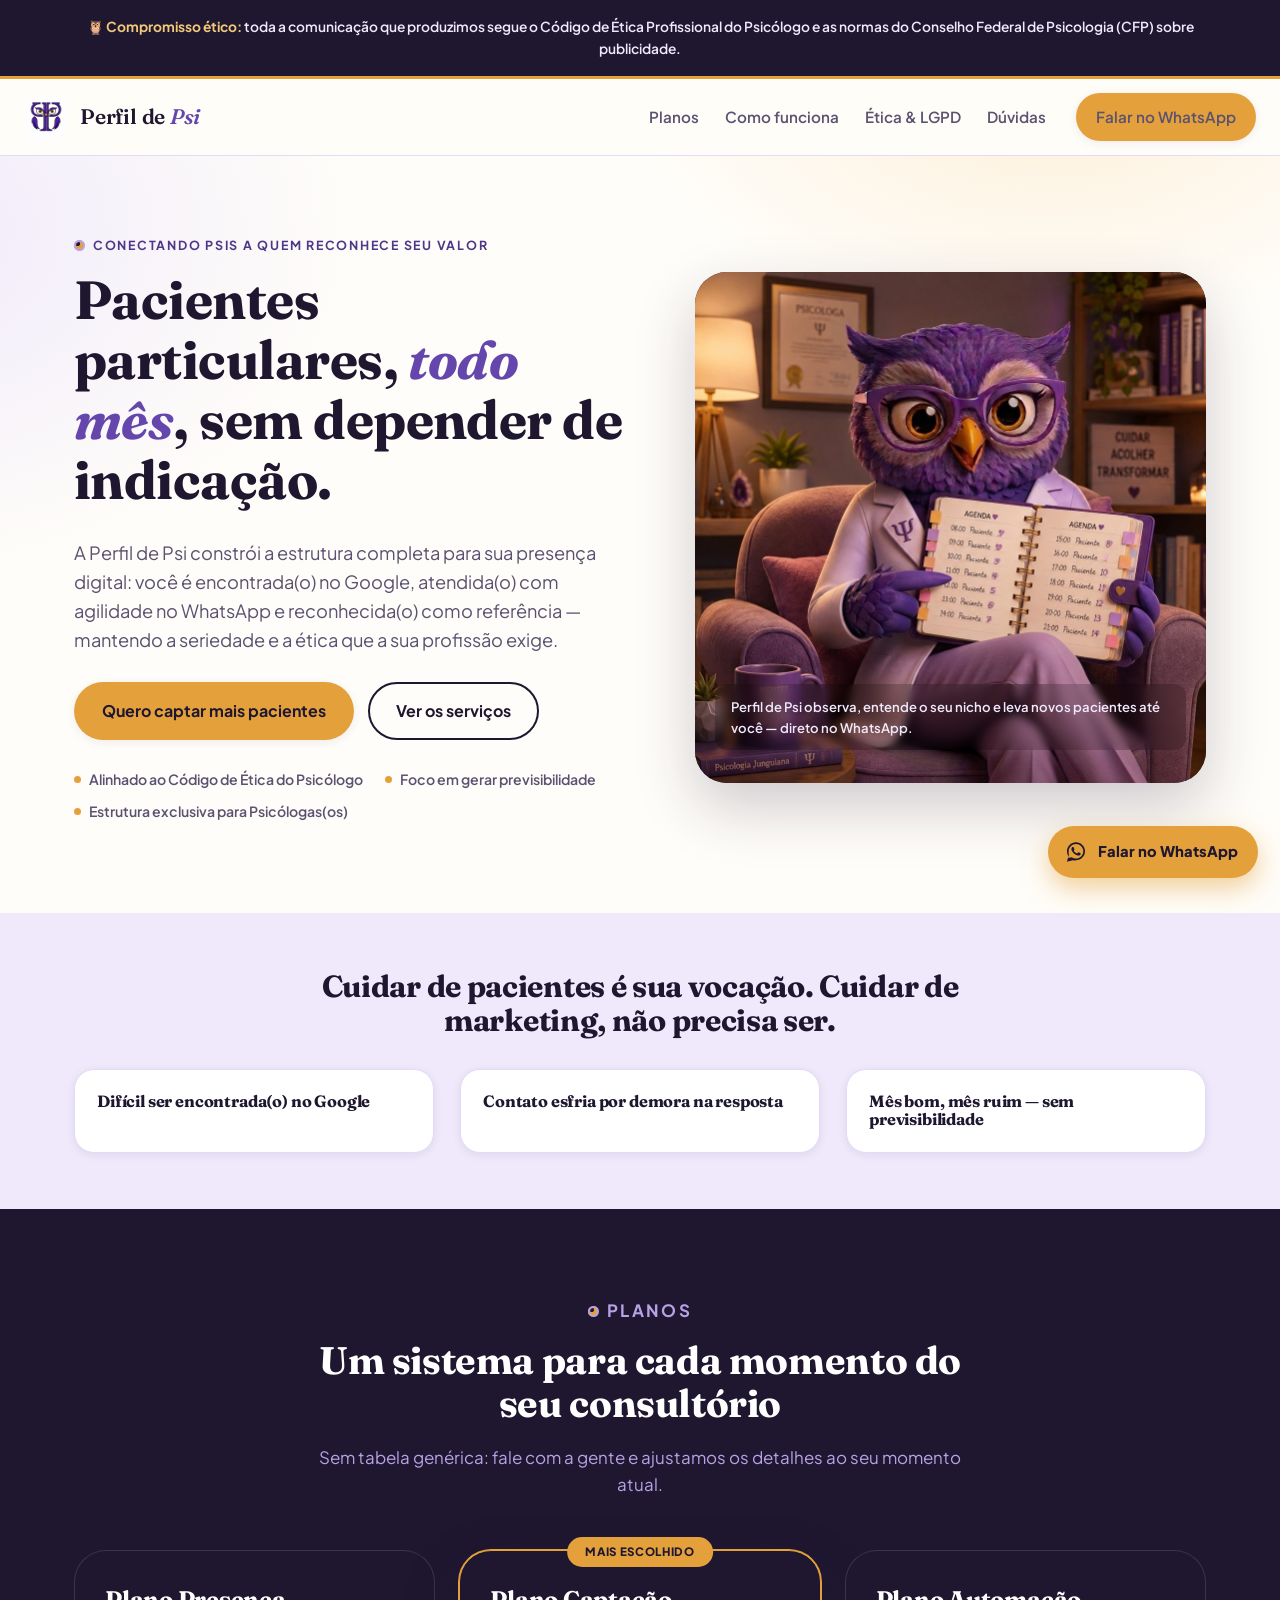
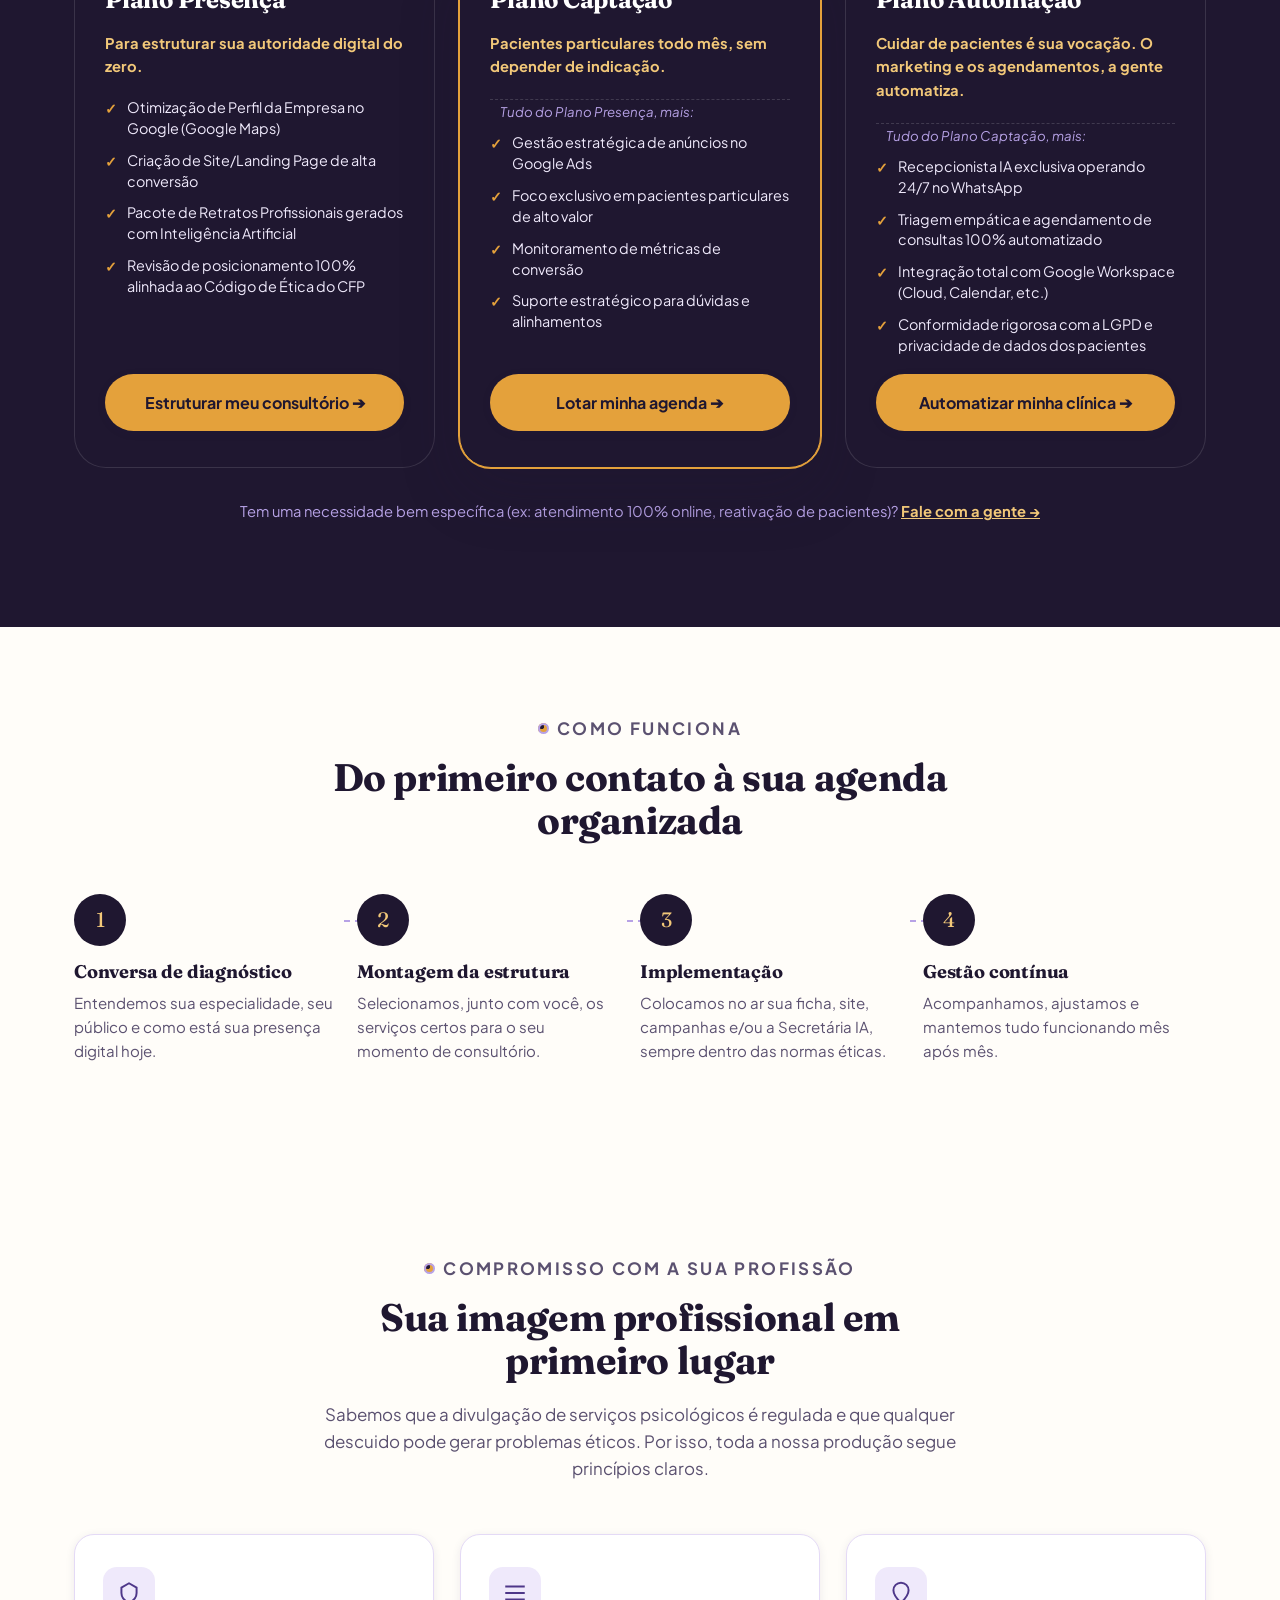
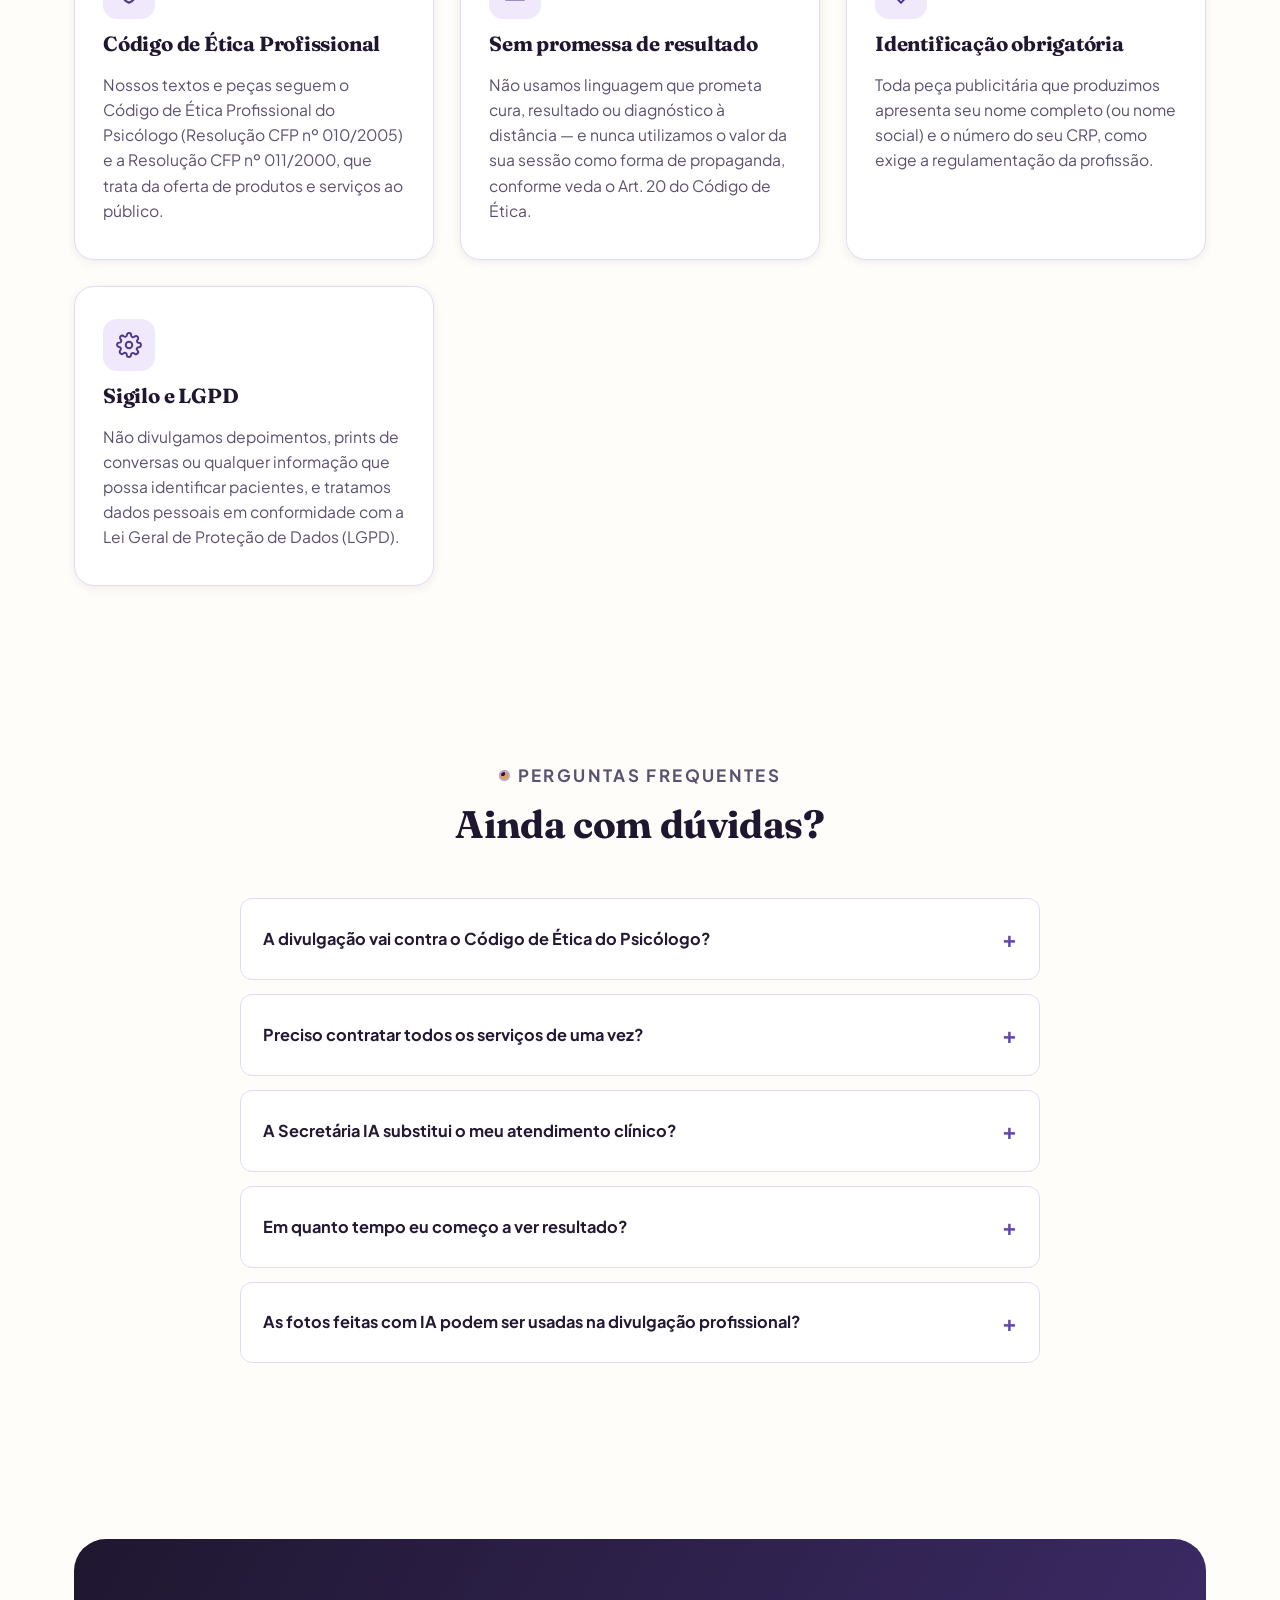
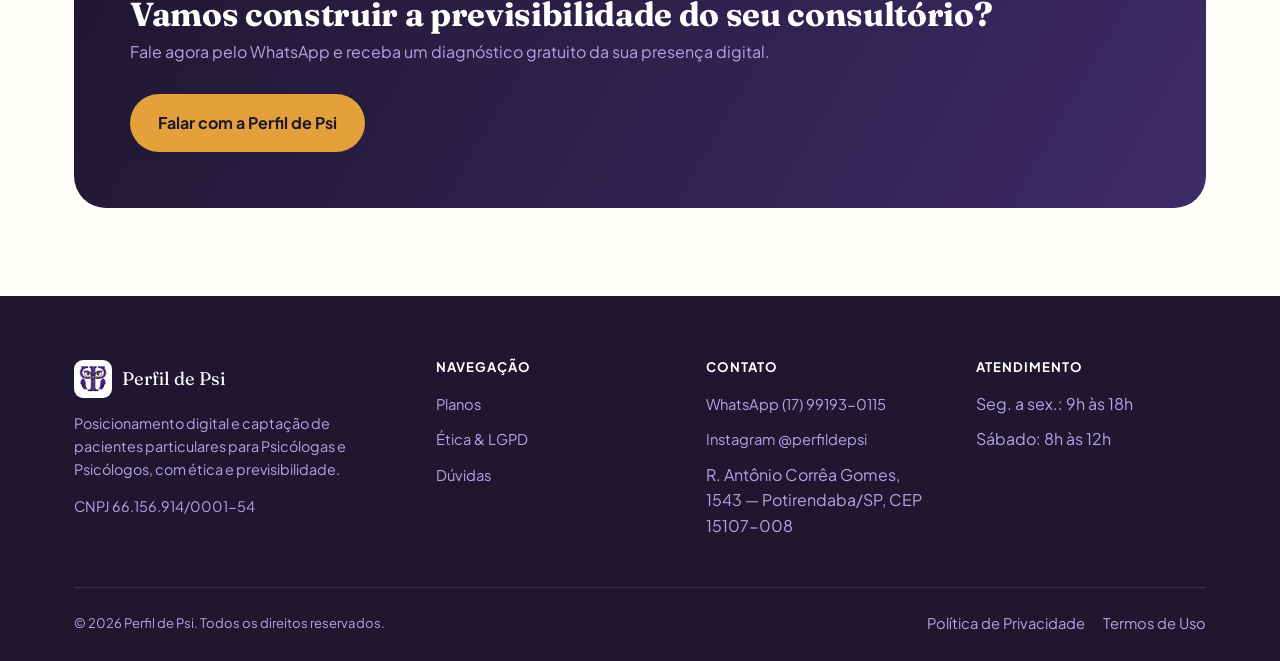
==== index.html @ 8bcc59b6 "Versão 1 - Coruja Psicóloga" ====
<!DOCTYPE html>
<html lang="pt-BR">
<head>
<meta charset="UTF-8">
<meta name="viewport" content="width=device-width, initial-scale=1.0">
<title>Perfil de Psi | Captação de Pacientes Particulares para Psicólogos</title>
<meta name="description" content="Estrutura validada de captação de pacientes particulares para psicólogas(os): Google Meu Negócio, Google Ads, site profissional e atendimento por IA no WhatsApp — tudo dentro do Código de Ética do CFP.">
<link rel="canonical" href="https://perfildepsi.com.br/">
<meta name="robots" content="index, follow">
<meta name="author" content="Perfil de Psi">

<!-- Open Graph -->
<meta property="og:type" content="website">
<meta property="og:site_name" content="Perfil de Psi">
<meta property="og:title" content="Perfil de Psi | Captação de Pacientes Particulares para Psicólogos">
<meta property="og:description" content="Estrutura validada de captação de pacientes particulares para psicólogas(os): Google Meu Negócio, Google Ads, site profissional e atendimento por IA no WhatsApp.">
<meta property="og:url" content="https://perfildepsi.com.br/">
<meta property="og:locale" content="pt_BR">
<meta property="og:image" content="https://perfildepsi.com.br/assets/logo-512.png">
<meta name="twitter:card" content="summary_large_image">

<link rel="icon" type="image/png" href="/assets/favicon-64.png">
<link rel="apple-touch-icon" href="/assets/logo-192.png">

<link rel="preconnect" href="https://fonts.googleapis.com">
<link rel="preconnect" href="https://fonts.gstatic.com" crossorigin>
<link href="https://fonts.googleapis.com/css2?family=Fraunces:ital,opsz,wght@0,9..144,400;0,9..144,500;0,9..144,600;0,9..144,700;1,9..144,500&family=Plus+Jakarta+Sans:wght@400;500;600;700;800&display=swap" rel="stylesheet">
<link rel="stylesheet" href="/assets/style.css">

<script type="application/ld+json">
{
  "@context": "https://schema.org",
  "@type": "LocalBusiness",
  "@id": "https://perfildepsi.com.br/#organizacao",
  "name": "Perfil de Psi",
  "alternateName": "Perfil de Psi — Posicionamento Digital para Psicólogas e Psicólogos",
  "description": "Agência especializada em posicionamento digital e captação de pacientes particulares para o nicho de Psicologia, oferecendo gestão de Google Meu Negócio, Google Ads, criação de sites, ensaios fotográficos com Inteligência Artificial e atendimento humanizado via WhatsApp com IA.",
  "url": "https://perfildepsi.com.br/",
  "logo": "https://perfildepsi.com.br/assets/logo-512.png",
  "image": "https://perfildepsi.com.br/assets/logo-512.png",
  "telephone": "+55-17-99193-0115",
  "priceRange": "R$19 - R$1990",
  "address": {
    "@type": "PostalAddress",
    "streetAddress": "R. Antônio Corrêa Gomes, 1543",
    "addressLocality": "Potirendaba",
    "addressRegion": "SP",
    "postalCode": "15107-008",
    "addressCountry": "BR"
  },
  "areaServed": "BR",
  "openingHoursSpecification": [
    {
      "@type": "OpeningHoursSpecification",
      "dayOfWeek": ["Monday","Tuesday","Wednesday","Thursday","Friday"],
      "opens": "09:00",
      "closes": "18:00"
    },
    {
      "@type": "OpeningHoursSpecification",
      "dayOfWeek": ["Saturday"],
      "opens": "08:00",
      "closes": "12:00"
    }
  ],
  "sameAs": [
    "https://www.instagram.com/perfildepsi"
  ],
  "makesOffer": [
    {"@type":"Offer","itemOffered":{"@type":"Service","name":"Gestão de Google Meu Negócio para Psicólogas(os)","description":"Otimização e alimentação semanal da ficha do Google Meu Negócio para alcançar as primeiras posições nas buscas locais."}},
    {"@type":"Offer","itemOffered":{"@type":"Service","name":"Gestão de Google Ads para Psicólogas(os)","description":"Campanhas de anúncios no Google voltadas à captação ativa de pacientes particulares."}},
    {"@type":"Offer","itemOffered":{"@type":"Service","name":"Criação de site profissional para consultório de Psicologia","description":"Site personalizado, rápido e com estrutura validada para conversão de visitantes em pacientes."}},
    {"@type":"Offer","itemOffered":{"@type":"Service","name":"Ensaio fotográfico com Inteligência Artificial para Psicólogas(os)","description":"Fotos profissionais geradas com IA para redes sociais e materiais de divulgação, dentro das normas éticas da profissão."}},
    {"@type":"Offer","itemOffered":{"@type":"Service","name":"Secretária IA treinada para fechar vendas com agendamento automático","description":"Assistente de atendimento via WhatsApp com Inteligência Artificial, treinado na abordagem da(o) psicóloga(o), que atende, agenda, remarca e faz follow-up de pacientes particulares."}}
  ]
}
</script>
<script type="application/ld+json">
{
  "@context": "https://schema.org",
  "@type": "FAQPage",
  "mainEntity": [
    {
      "@type": "Question",
      "name": "A divulgação vai contra o Código de Ética do Psicólogo?",
      "acceptedAnswer": {"@type":"Answer","text":"Não. Divulgar seus serviços é permitido e regulamentado pelo CFP. O que não é permitido é prometer resultados, usar preço como propaganda ou expor pacientes. Toda a nossa comunicação é construída dentro dessas regras."}
    },
    {
      "@type": "Question",
      "name": "Preciso contratar todos os serviços de uma vez?",
      "acceptedAnswer": {"@type":"Answer","text":"Não. Você pode começar por um serviço, como a Vitrine no Mapa, e ir ampliando a estrutura conforme sua agenda e seu orçamento permitirem."}
    },
    {
      "@type": "Question",
      "name": "A Secretária IA substitui o meu atendimento clínico?",
      "acceptedAnswer": {"@type":"Answer","text":"De jeito nenhum. Ela cuida apenas da parte administrativa: primeiro contato, dúvidas frequentes, agendamento e follow-up. As sessões continuam sendo só suas."}
    },
    {
      "@type": "Question",
      "name": "Em quanto tempo eu começo a ver resultado?",
      "acceptedAnswer": {"@type":"Answer","text":"Cada serviço tem um tempo diferente: o Google Ads costuma gerar contatos já nas primeiras semanas, enquanto o Google Meu Negócio e o site constroem autoridade de forma mais gradual."}
    },
    {
      "@type": "Question",
      "name": "As fotos feitas com IA podem ser usadas na divulgação profissional?",
      "acceptedAnswer": {"@type":"Answer","text":"Sim, desde que representem sua imagem de forma fiel e profissional — é exatamente assim que produzimos os Retratos Autênticos."}
    }
  ]
}
</script>
</head>
<body>

<a href="#conteudo" class="visually-hidden">Pular para o conteúdo</a>

<div class="ethics-strip">
  <div class="container">
    <span>🦉 <strong>Compromisso ético:</strong> toda a comunicação que produzimos segue o Código de Ética Profissional do Psicólogo e as normas do Conselho Federal de Psicologia (CFP) sobre publicidade.</span>
  </div>
</div>

<header class="site-header">
  <div class="header-inner">
    <a href="/" class="brand" aria-label="Perfil de Psi — página inicial">
      <img src="/assets/logo-192.png" alt="Logotipo Perfil de Psi: coruja estilizada em lilás com olhos e bico em âmbar, formando as letras P e P" width="44" height="44">
      <span class="brand-word">Perfil de <em>Psi</em></span>
    </a>
    <button class="nav-toggle" aria-label="Abrir menu" aria-expanded="false">
      <span></span><span></span><span></span>
    </button>
    <nav class="main-nav" aria-label="Navegação principal">
      <ul>
        <li><a href="#planos">Planos</a></li>
        <li><a href="#como-funciona">Como funciona</a></li>
        <li><a href="#etica">Ética &amp; LGPD</a></li>
        <li><a href="#faq">Dúvidas</a></li>
      </ul>
      <a href="https://wa.me/5517991930115?text=Ol%C3%A1%2C%20quero%20saber%20mais%20sobre%20a%20Perfil%20de%20Psi" class="btn btn-amber btn-sm">Falar no WhatsApp</a>
    </nav>
  </div>
</header>

<main id="conteudo">

<!-- HERO -->
<section class="hero">
  <div class="container hero-grid">
    <div>
      <p class="eyebrow">Conectando Psis a quem reconhece seu valor</p>
      <h1>Pacientes particulares, <span class="accent">todo mês</span>, sem depender de indicação.</h1>
      <p class="hero-sub">A Perfil de Psi constrói a estrutura completa para sua presença digital: você é encontrada(o) no Google, atendida(o) com agilidade no WhatsApp e reconhecida(o) como referência — mantendo a seriedade e a ética que a sua profissão exige.</p>
      <div class="hero-ctas">
        <a href="https://wa.me/5517991930115?text=Ol%C3%A1%2C%20quero%20montar%20minha%20estrutura%20de%20capta%C3%A7%C3%A3o%20de%20pacientes" class="btn btn-amber">Quero captar mais pacientes</a>
        <a href="#planos" class="btn btn-ghost">Ver os serviços</a>
      </div>
      <div class="hero-trust">
        <span><span class="dot"></span>Alinhado ao Código de Ética do Psicólogo</span>
        <span><span class="dot"></span>Foco em gerar previsibilidade</span>
        <span><span class="dot"></span>Estrutura exclusiva para Psicólogas(os)</span>
      </div>
    </div>
    <div class="hero-art">
      <img src="/assets/hero-coruja-psicologa.jpg" alt="Ilustração de uma coruja lilás vestida como psicóloga, de óculos e jaleco com o símbolo Psi, segurando uma agenda cheia de horários de pacientes marcados" loading="eager" width="1024" height="1024">
      <p class="hero-art-caption">Perfil de Psi observa, entende o seu nicho e leva novos pacientes até você — direto no WhatsApp.</p>
    </div>
  </div>
</section>

<!-- DORES -->
<section class="section-lilac" aria-labelledby="dores-titulo" style="padding:56px 0;">
  <div class="container">
    <div class="section-head" style="margin-bottom:32px;">
      <h2 id="dores-titulo" style="font-size:clamp(1.4rem,2.4vw,1.9rem);">Cuidar de pacientes é sua vocação. Cuidar de marketing, não precisa ser.</h2>
    </div>
    <div class="grid-services">
      <div class="card" style="padding:22px;">
        <h3 style="font-size:1.02rem;">Difícil ser encontrada(o) no Google</h3>
      </div>
      <div class="card" style="padding:22px;">
        <h3 style="font-size:1.02rem;">Contato esfria por demora na resposta</h3>
      </div>
      <div class="card" style="padding:22px;">
        <h3 style="font-size:1.02rem;">Mês bom, mês ruim — sem previsibilidade</h3>
      </div>
    </div>
  </div>
</section>

<!-- PLANOS -->
<section id="planos" class="section-dark" aria-labelledby="planos-titulo">
  <div class="container">
    <div class="section-head">
      <p class="eyebrow">Planos</p>
      <h2 id="planos-titulo">Um sistema para cada momento do seu consultório</h2>
      <p>Sem tabela genérica: fale com a gente e ajustamos os detalhes ao seu momento atual.</p>
    </div>

    <div class="pricing-grid">

      <!-- PRESENÇA -->
      <div class="price-card">
        <h3>Plano Presença</h3>
        <p class="price-for">Para estruturar sua autoridade digital do zero.</p>
        <ul class="price-checklist">
          <li>Otimização de Perfil da Empresa no Google (Google Maps)</li>
          <li>Criação de Site/Landing Page de alta conversão</li>
          <li>Pacote de Retratos Profissionais gerados com Inteligência Artificial</li>
          <li>Revisão de posicionamento 100% alinhada ao Código de Ética do CFP</li>
        </ul>
        <a href="https://wa.me/5517991930115?text=Quero%20estruturar%20meu%20consult%C3%B3rio%20com%20o%20Plano%20Presen%C3%A7a" class="btn btn-amber btn-block">Estruturar meu consultório ➔</a>
      </div>

      <!-- CAPTAÇÃO (destaque) -->
      <div class="price-card is-ideal">
        <span class="price-badge">Mais escolhido</span>
        <h3>Plano Captação</h3>
        <p class="price-for">Pacientes particulares todo mês, sem depender de indicação.</p>
        <ul class="price-checklist">
          <li class="is-inherit">Tudo do Plano Presença, mais:</li>
          <li>Gestão estratégica de anúncios no Google Ads</li>
          <li>Foco exclusivo em pacientes particulares de alto valor</li>
          <li>Monitoramento de métricas de conversão</li>
          <li>Suporte estratégico para dúvidas e alinhamentos</li>
        </ul>
        <a href="https://wa.me/5517991930115?text=Quero%20lotar%20minha%20agenda%20com%20o%20Plano%20Capta%C3%A7%C3%A3o" class="btn btn-amber btn-block">Lotar minha agenda ➔</a>
      </div>

      <!-- AUTOMAÇÃO -->
      <div class="price-card">
        <h3>Plano Automação</h3>
        <p class="price-for">Cuidar de pacientes é sua vocação. O marketing e os agendamentos, a gente automatiza.</p>
        <ul class="price-checklist">
          <li class="is-inherit">Tudo do Plano Captação, mais:</li>
          <li>Recepcionista IA exclusiva operando 24/7 no WhatsApp</li>
          <li>Triagem empática e agendamento de consultas 100% automatizado</li>
          <li>Integração total com Google Workspace (Cloud, Calendar, etc.)</li>
          <li>Conformidade rigorosa com a LGPD e privacidade de dados dos pacientes</li>
        </ul>
        <a href="https://wa.me/5517991930115?text=Quero%20automatizar%20minha%20cl%C3%ADnica%20com%20o%20Plano%20Automa%C3%A7%C3%A3o" class="btn btn-amber btn-block">Automatizar minha clínica ➔</a>
      </div>

    </div>

    <p style="text-align:center;margin-top:32px;color:var(--lilac-300);font-size:.92rem;">
      Tem uma necessidade bem específica (ex: atendimento 100% online, reativação de pacientes)?
      <a href="https://wa.me/5517991930115?text=Tenho%20uma%20necessidade%20espec%C3%ADfica%20e%20quero%20saber%20mais" style="color:var(--amber-300);font-weight:700;">Fale com a gente →</a>
    </p>
  </div>
</section>

<!-- COMO FUNCIONA -->
<section id="como-funciona" aria-labelledby="como-titulo">
  <div class="container">
    <div class="section-head">
      <p class="eyebrow">Como funciona</p>
      <h2 id="como-titulo">Do primeiro contato à sua agenda organizada</h2>
    </div>
    <div class="steps">
      <div class="step">
        <div class="step-num" aria-hidden="true"></div>
        <h3>Conversa de diagnóstico</h3>
        <p>Entendemos sua especialidade, seu público e como está sua presença digital hoje.</p>
      </div>
      <div class="step">
        <div class="step-num" aria-hidden="true"></div>
        <h3>Montagem da estrutura</h3>
        <p>Selecionamos, junto com você, os serviços certos para o seu momento de consultório.</p>
      </div>
      <div class="step">
        <div class="step-num" aria-hidden="true"></div>
        <h3>Implementação</h3>
        <p>Colocamos no ar sua ficha, site, campanhas e/ou a Secretária IA, sempre dentro das normas éticas.</p>
      </div>
      <div class="step">
        <div class="step-num" aria-hidden="true"></div>
        <h3>Gestão contínua</h3>
        <p>Acompanhamos, ajustamos e mantemos tudo funcionando mês após mês.</p>
      </div>
    </div>
  </div>
</section>

<!-- ÉTICA -->
<section id="etica" aria-labelledby="etica-titulo">
  <div class="container">
    <div class="section-head">
      <p class="eyebrow">Compromisso com a sua profissão</p>
      <h2 id="etica-titulo">Sua imagem profissional em primeiro lugar</h2>
      <p>Sabemos que a divulgação de serviços psicológicos é regulada e que qualquer descuido pode gerar problemas éticos. Por isso, toda a nossa produção segue princípios claros.</p>
    </div>
    <div class="grid-services">
      <div class="card">
        <div class="card-icon" aria-hidden="true"><svg viewBox="0 0 24 24" fill="none" stroke="currentColor" stroke-width="1.8"><path d="M12 3l7 4v5c0 5-3.5 7.5-7 9-3.5-1.5-7-4-7-9V7l7-4z"/></svg></div>
        <h3>Código de Ética Profissional</h3>
        <p class="desc">Nossos textos e peças seguem o Código de Ética Profissional do Psicólogo (Resolução CFP nº 010/2005) e a Resolução CFP nº 011/2000, que trata da oferta de produtos e serviços ao público.</p>
      </div>
      <div class="card">
        <div class="card-icon" aria-hidden="true"><svg viewBox="0 0 24 24" fill="none" stroke="currentColor" stroke-width="1.8"><path d="M3 12h18M3 6h18M3 18h18"/></svg></div>
        <h3>Sem promessa de resultado</h3>
        <p class="desc">Não usamos linguagem que prometa cura, resultado ou diagnóstico à distância — e nunca utilizamos o valor da sua sessão como forma de propaganda, conforme veda o Art. 20 do Código de Ética.</p>
      </div>
      <div class="card">
        <div class="card-icon" aria-hidden="true"><svg viewBox="0 0 24 24" fill="none" stroke="currentColor" stroke-width="1.8"><path d="M12 21s7-6.5 7-11.5a7 7 0 10-14 0C5 14.5 12 21 12 21z"/></svg></div>
        <h3>Identificação obrigatória</h3>
        <p class="desc">Toda peça publicitária que produzimos apresenta seu nome completo (ou nome social) e o número do seu CRP, como exige a regulamentação da profissão.</p>
      </div>
      <div class="card">
        <div class="card-icon" aria-hidden="true"><svg viewBox="0 0 24 24" fill="none" stroke="currentColor" stroke-width="1.8"><path d="M12 15a3 3 0 100-6 3 3 0 000 6z"/><path d="M19.4 15a1.7 1.7 0 00.3 1.9l.1.1a2 2 0 11-2.9 2.9l-.1-.1a1.7 1.7 0 00-1.9-.3 1.7 1.7 0 00-1 1.6V21a2 2 0 11-4 0v-.1a1.7 1.7 0 00-1-1.6 1.7 1.7 0 00-1.9.3l-.1.1a2 2 0 11-2.9-2.9l.1-.1a1.7 1.7 0 00.3-1.9 1.7 1.7 0 00-1.6-1H3a2 2 0 110-4h.1a1.7 1.7 0 001.6-1 1.7 1.7 0 00-.3-1.9l-.1-.1a2 2 0 112.9-2.9l.1.1a1.7 1.7 0 001.9.3H9a1.7 1.7 0 001-1.6V3a2 2 0 114 0v.1a1.7 1.7 0 001 1.6 1.7 1.7 0 001.9-.3l.1-.1a2 2 0 112.9 2.9l-.1.1a1.7 1.7 0 00-.3 1.9V9a1.7 1.7 0 001.6 1H21a2 2 0 110 4h-.1a1.7 1.7 0 00-1.6 1z"/></svg></div>
        <h3>Sigilo e LGPD</h3>
        <p class="desc">Não divulgamos depoimentos, prints de conversas ou qualquer informação que possa identificar pacientes, e tratamos dados pessoais em conformidade com a Lei Geral de Proteção de Dados (LGPD).</p>
      </div>
    </div>
  </div>
</section>

<!-- FAQ -->
<section id="faq" aria-labelledby="faq-titulo">
  <div class="container">
    <div class="section-head">
      <p class="eyebrow">Perguntas frequentes</p>
      <h2 id="faq-titulo">Ainda com dúvidas?</h2>
    </div>
    <div class="faq">
      <details>
        <summary>A divulgação vai contra o Código de Ética do Psicólogo?</summary>
        <p>Não. Divulgar seus serviços é permitido e regulamentado pelo CFP. O que não é permitido é prometer resultados, usar preço como propaganda ou expor pacientes. Toda a nossa comunicação é construída dentro dessas regras.</p>
      </details>
      <details>
        <summary>Preciso contratar todos os serviços de uma vez?</summary>
        <p>Não. Você pode começar por um serviço, como a Vitrine no Mapa, e ir ampliando a estrutura conforme sua agenda e seu orçamento permitirem.</p>
      </details>
      <details>
        <summary>A Secretária IA substitui o meu atendimento clínico?</summary>
        <p>De jeito nenhum. Ela cuida apenas da parte administrativa: primeiro contato, dúvidas frequentes, agendamento e follow-up. As sessões continuam sendo só suas.</p>
      </details>
      <details>
        <summary>Em quanto tempo eu começo a ver resultado?</summary>
        <p>Cada serviço tem um tempo diferente: o Google Ads costuma gerar contatos já nas primeiras semanas, enquanto o Google Meu Negócio e o site constroem autoridade de forma mais gradual. Conversamos sobre expectativas realistas antes de começar.</p>
      </details>
      <details>
        <summary>As fotos feitas com IA podem ser usadas na divulgação profissional?</summary>
        <p>Sim, desde que representem sua imagem de forma fiel e profissional — é exatamente assim que produzimos os Retratos Autênticos.</p>
      </details>
    </div>
  </div>
</section>

<!-- CTA FINAL -->
<section aria-labelledby="cta-final-titulo">
  <div class="container">
    <div class="cta-band">
      <div>
        <h2 id="cta-final-titulo">Vamos construir a previsibilidade do seu consultório?</h2>
        <p>Fale agora pelo WhatsApp e receba um diagnóstico gratuito da sua presença digital.</p>
      </div>
      <a href="https://wa.me/5517991930115?text=Ol%C3%A1%2C%20quero%20um%20diagn%C3%B3stico%20da%20minha%20presen%C3%A7a%20digital" class="btn btn-amber">Falar com a Perfil de Psi</a>
    </div>
  </div>
</section>

</main>

<footer class="site-footer">
  <div class="container">
    <div class="footer-grid">
      <div>
        <div class="footer-brand">
          <img src="/assets/logo-192.png" alt="Logotipo Perfil de Psi" width="38" height="38">
          <span>Perfil de Psi</span>
        </div>
        <p>Posicionamento digital e captação de pacientes particulares para Psicólogas e Psicólogos, com ética e previsibilidade.</p>
        <p>CNPJ 66.156.914/0001-54</p>
      </div>
      <div>
        <h4>Navegação</h4>
        <ul>
          <li><a href="#planos">Planos</a></li>
          <li><a href="#etica">Ética &amp; LGPD</a></li>
          <li><a href="#faq">Dúvidas</a></li>
        </ul>
      </div>
      <div>
        <h4>Contato</h4>
        <ul>
          <li><a href="https://wa.me/5517991930115">WhatsApp (17) 99193-0115</a></li>
          <li><a href="https://www.instagram.com/perfildepsi" target="_blank" rel="noopener">Instagram @perfildepsi</a></li>
          <li>R. Antônio Corrêa Gomes, 1543 — Potirendaba/SP, CEP 15107-008</li>
        </ul>
      </div>
      <div>
        <h4>Atendimento</h4>
        <ul>
          <li>Seg. a sex.: 9h às 18h</li>
          <li>Sábado: 8h às 12h</li>
        </ul>
      </div>
    </div>
    <div class="footer-bottom">
      <span>© <span id="ano-atual">2026</span> Perfil de Psi. Todos os direitos reservados.</span>
      <span class="legal-links">
        <a href="/politica-de-privacidade.html">Política de Privacidade</a>
        <a href="/termos-de-uso.html">Termos de Uso</a>
      </span>
    </div>
  </div>
</footer>

<a class="wa-float" href="https://wa.me/5517991930115?text=Ol%C3%A1%2C%20vim%20pelo%20site%20e%20quero%20falar%20com%20a%20Perfil%20de%20Psi" target="_blank" rel="noopener" aria-label="Falar com a Perfil de Psi no WhatsApp">
  <svg viewBox="0 0 32 32" fill="currentColor" aria-hidden="true"><path d="M16.001 3C9.373 3 4 8.373 4 15c0 2.386.696 4.607 1.902 6.487L4 29l7.72-1.87A11.94 11.94 0 0016 27c6.628 0 12-5.373 12-12S22.629 3 16.001 3zm0 21.75c-1.976 0-3.83-.55-5.41-1.507l-.388-.232-4.59 1.112 1.146-4.47-.253-.408A9.71 9.71 0 016.25 15c0-5.376 4.375-9.75 9.751-9.75S25.75 9.624 25.75 15 21.377 24.75 16.001 24.75zm5.5-7.312c-.301-.151-1.784-.881-2.061-.981-.277-.101-.478-.151-.679.15-.202.302-.78.981-.957 1.183-.176.202-.352.227-.653.076-.301-.151-1.27-.468-2.42-1.49-.895-.798-1.5-1.784-1.676-2.085-.176-.302-.019-.465.132-.615.135-.135.301-.352.452-.529.15-.176.201-.302.301-.503.101-.202.05-.378-.025-.529-.076-.151-.679-1.636-.93-2.24-.245-.588-.494-.508-.679-.518-.176-.008-.377-.01-.578-.01-.202 0-.53.076-.807.378-.277.302-1.057 1.033-1.057 2.518s1.082 2.92 1.233 3.121c.151.202 2.13 3.253 5.16 4.562.721.311 1.283.497 1.722.636.723.23 1.381.198 1.901.12.58-.087 1.784-.729 2.036-1.433.251-.703.251-1.306.176-1.433-.075-.126-.276-.201-.577-.352z"/></svg>
  <span>Falar no WhatsApp</span>
</a>

<script src="/assets/main.js"></script>
</body>
</html>
---- assets/style.css ----
/* ==========================================================================
   Perfil de Psi — Design System
   Paleta: lilás profundo (identidade da logo) + âmbar (bico/olhos da coruja)
   Tipografia: Fraunces (display, editorial e acolhedora) + Plus Jakarta Sans (leitura/UI)
   ========================================================================== */

:root{
  --lilac-950:#1F1730;
  --lilac-900:#2C1F49;
  --lilac-800:#3D2B68;
  --lilac-700:#4E3789;
  --lilac-600:#6446AC;
  --lilac-500:#7C5CC4;
  --lilac-300:#B7A2E6;
  --lilac-100:#EFE9FB;
  --lilac-50:#F8F5FD;
  --amber-600:#C9821E;
  --amber-500:#E4A13B;
  --amber-300:#F2C879;
  --amber-100:#FCEFD9;
  --ink:#241934;
  --ink-soft:#5B5170;
  --paper:#FFFDF9;
  --white:#FFFFFF;
  --line:#E4DAF6;
  --shadow-sm:0 2px 10px rgba(44,31,73,.08);
  --shadow-md:0 12px 32px rgba(44,31,73,.14);
  --shadow-lg:0 24px 60px rgba(31,23,48,.22);
  --radius-sm:12px;
  --radius-md:20px;
  --radius-lg:32px;
  --font-display:"Fraunces", "Iowan Old Style", Georgia, serif;
  --font-body:"Plus Jakarta Sans", -apple-system, BlinkMacSystemFont, "Segoe UI", sans-serif;
  --maxw:1180px;
}

*,*::before,*::after{box-sizing:border-box;}
html{scroll-behavior:smooth;}
@media (prefers-reduced-motion: reduce){
  html{scroll-behavior:auto;}
  *,*::before,*::after{animation-duration:.001ms !important;animation-iteration-count:1 !important;transition-duration:.001ms !important;scroll-behavior:auto !important;}
}

body{
  margin:0;
  font-family:var(--font-body);
  color:var(--ink);
  background:var(--paper);
  -webkit-font-smoothing:antialiased;
  line-height:1.6;
}

img{max-width:100%;display:block;}
a{color:inherit;}
h1,h2,h3,h4{
  font-family:var(--font-display);
  color:var(--lilac-950);
  margin:0 0 .5em;
  line-height:1.12;
  letter-spacing:-.01em;
}
p{margin:0 0 1em;}
.container{max-width:var(--maxw);margin:0 auto;padding:0 24px;}
.visually-hidden{position:absolute;width:1px;height:1px;overflow:hidden;clip:rect(0 0 0 0);white-space:nowrap;}
:focus-visible{outline:3px solid var(--amber-500);outline-offset:3px;border-radius:4px;}

/* ---------- Eyebrow / labels (motivo: olhar atento da coruja) ---------- */
.eyebrow{
  display:inline-flex;align-items:center;gap:8px;
  font-family:var(--font-body);
  font-weight:700;
  font-size:.78rem;
  letter-spacing:.14em;
  text-transform:uppercase;
  color:var(--lilac-700);
  margin-bottom:14px;
}
.eyebrow::before{
  content:"";
  width:11px;height:11px;border-radius:50%;
  background:radial-gradient(circle at 35% 35%, var(--ink) 0 2px, var(--amber-500) 2.5px 6px, transparent 6px);
  box-shadow:0 0 0 2px var(--lilac-300) inset;
  flex:none;
}

/* ---------- Buttons ---------- */
.btn{
  display:inline-flex;align-items:center;justify-content:center;gap:10px;
  font-family:var(--font-body);font-weight:700;font-size:1rem;
  padding:14px 26px;border-radius:999px;border:2px solid transparent;
  cursor:pointer;text-decoration:none;transition:transform .18s ease, box-shadow .18s ease, background .18s ease, color .18s ease;
  white-space:nowrap;
}
.btn:hover{transform:translateY(-2px);}
.btn-primary{background:var(--amber-500);color:var(--lilac-950);box-shadow:var(--shadow-sm);}
.btn-primary:hover{background:var(--amber-300);box-shadow:var(--shadow-md);}
.btn-amber{background:var(--amber-500);color:var(--lilac-950);box-shadow:var(--shadow-sm);}
.btn-amber:hover{background:var(--amber-300);box-shadow:var(--shadow-md);}
.btn-ghost{background:transparent;color:var(--lilac-950);border-color:var(--lilac-950);}
.btn-ghost:hover{background:var(--lilac-950);color:var(--white);}
.btn-sm{padding:10px 18px;font-size:.9rem;}
.btn-block{width:100%;}

/* ---------- Header ---------- */
.site-header{
  position:sticky;top:0;z-index:50;
  background:rgba(255,253,249,.88);
  backdrop-filter:saturate(160%) blur(10px);
  border-bottom:1px solid var(--line);
}
.header-inner{display:flex;align-items:center;justify-content:space-between;gap:24px;padding:14px 24px;}
.brand{display:flex;align-items:center;gap:12px;text-decoration:none;}
.brand img{width:44px;height:44px;border-radius:10px;}
.brand-word{font-family:var(--font-display);font-weight:600;font-size:1.32rem;color:var(--lilac-950);letter-spacing:-.01em;}
.brand-word em{font-style:italic;color:var(--lilac-600);}
.main-nav{display:flex;align-items:center;gap:30px;}
.main-nav ul{list-style:none;display:flex;gap:26px;margin:0;padding:0;}
.main-nav a{text-decoration:none;font-weight:600;font-size:.95rem;color:var(--ink-soft);transition:color .15s;}
.main-nav a:hover{color:var(--lilac-700);}
.nav-toggle{display:none;background:none;border:2px solid var(--lilac-950);border-radius:10px;padding:8px 10px;cursor:pointer;}
.nav-toggle span{display:block;width:22px;height:2px;background:var(--lilac-950);margin:4px 0;}

/* ---------- Hero ---------- */
.hero{
  position:relative;
  overflow:hidden;
  padding:76px 0 90px;
  background:
    radial-gradient(700px 420px at 82% -10%, var(--amber-100) 0%, transparent 60%),
    radial-gradient(900px 640px at -10% 10%, var(--lilac-100) 0%, transparent 55%),
    var(--paper);
}
.hero-grid{display:grid;grid-template-columns:1.05fr .95fr;gap:56px;align-items:center;}
.hero h1{font-size:clamp(2.3rem,4.2vw,3.6rem);}
.hero h1 .accent{color:var(--lilac-600);font-style:italic;}
.hero-sub{font-size:1.14rem;color:var(--ink-soft);max-width:52ch;margin-bottom:28px;}
.hero-ctas{display:flex;flex-wrap:wrap;gap:14px;margin-bottom:28px;}
.hero-trust{display:flex;flex-wrap:wrap;gap:10px 22px;font-size:.88rem;color:var(--ink-soft);font-weight:600;}
.hero-trust span{display:inline-flex;align-items:center;gap:8px;}
.hero-trust .dot{width:7px;height:7px;border-radius:50%;background:var(--amber-500);}
.hero-art{
  position:relative;
  aspect-ratio:1/1;
  border-radius:var(--radius-lg);
  background:linear-gradient(155deg, var(--lilac-800), var(--lilac-950) 68%);
  display:flex;align-items:center;justify-content:center;
  box-shadow:var(--shadow-lg);
  isolation:isolate;
}
.hero-art::before{
  content:"";position:absolute;inset:0;border-radius:inherit;
  background:radial-gradient(220px 220px at 30% 20%, rgba(228,161,59,.28), transparent 60%);
  z-index:0;
}
.hero-art img{width:100%;height:100%;object-fit:cover;position:relative;z-index:1;border-radius:inherit;}
.hero-art-caption{
  position:absolute;bottom:20px;left:20px;right:20px;
  color:var(--lilac-100);font-size:.82rem;font-weight:600;
  background:rgba(0,0,0,.18);backdrop-filter:blur(4px);
  padding:12px 16px;border-radius:var(--radius-sm);z-index:1;
}

/* ---------- Section basics ---------- */
section{padding:88px 0;}
.section-lilac{background:var(--lilac-100);}
.section-dark{background:var(--lilac-950);color:var(--lilac-100);}
.section-dark h2,.section-dark h3{color:var(--white);}
.section-head{max-width:680px;margin:0 auto 52px;text-align:center;}
.section-head h2{font-size:clamp(1.7rem,3vw,2.5rem);}
.section-head p{color:var(--ink-soft);font-size:1.06rem;}
.section-dark .section-head p{color:var(--lilac-300);}
.section-dark .eyebrow{color:var(--amber-300);}

/* ---------- Ethics strip ---------- */
.ethics-strip{
  background:var(--lilac-950);color:var(--lilac-100);
  padding:16px 0;font-size:.86rem;font-weight:600;
  border-bottom:3px solid var(--amber-500);
}
.ethics-strip .container{display:flex;align-items:center;gap:12px;flex-wrap:wrap;justify-content:center;text-align:center;}
.ethics-strip strong{color:var(--amber-300);}

/* ---------- Cards / services ---------- */
.grid-services{display:grid;grid-template-columns:repeat(auto-fit,minmax(280px,1fr));gap:26px;}
.card{
  background:var(--white);border:1px solid var(--line);border-radius:var(--radius-md);
  padding:32px 28px;box-shadow:var(--shadow-sm);
  display:flex;flex-direction:column;gap:14px;
  transition:transform .2s ease, box-shadow .2s ease;
}
.card:hover{transform:translateY(-4px);box-shadow:var(--shadow-md);}
.card-icon{
  width:52px;height:52px;border-radius:14px;
  background:var(--lilac-100);
  display:flex;align-items:center;justify-content:center;
  color:var(--lilac-700);flex:none;
}
.card-icon svg{width:26px;height:26px;}
.card h3{font-size:1.28rem;margin-bottom:2px;}
.card-tag{font-size:.74rem;font-weight:800;letter-spacing:.08em;text-transform:uppercase;color:var(--amber-600);}
.card p.desc{color:var(--ink-soft);font-size:.98rem;margin-bottom:4px;}
.card ul.features{list-style:none;margin:0 0 10px;padding:0;display:flex;flex-direction:column;gap:8px;}
.card ul.features li{font-size:.92rem;color:var(--ink-soft);display:flex;gap:9px;align-items:flex-start;}
.card ul.features li::before{content:"";width:6px;height:6px;border-radius:50%;background:var(--amber-500);margin-top:.55em;flex:none;}
.price-box{
  margin-top:auto;padding-top:16px;border-top:1px dashed var(--line);
  display:flex;flex-direction:column;gap:2px;
}
.price-box .price{font-family:var(--font-display);font-size:1.7rem;color:var(--lilac-950);font-weight:600;}
.price-box .price small{display:block;font-family:var(--font-body);font-size:.62em;font-weight:700;color:var(--ink-soft);letter-spacing:.02em;margin-bottom:4px;}
.price-box .price-note{font-size:.82rem;color:var(--ink-soft);}

/* Featured (CRM) card */
.card-featured{
  grid-column:1/-1;
  background:linear-gradient(155deg, var(--lilac-900), var(--lilac-700));
  color:var(--lilac-100);
  border:none;
  display:grid;grid-template-columns:1.3fr 1fr;gap:36px;align-items:center;
  padding:44px;
}
.card-featured h3{color:var(--white);font-size:1.9rem;}
.card-featured p{color:var(--lilac-300);}
.card-featured .card-tag{color:var(--amber-300);}
.card-featured ul.features li{color:var(--lilac-100);}
.card-featured ul.features li::before{background:var(--amber-500);}
.card-featured .price-box{border-top-color:rgba(255,255,255,.2);}
.card-featured .price-box .price{color:var(--white);}
.card-featured .price-box .price small{color:var(--lilac-100);}
.card-featured .price-box .price-note{color:var(--lilac-300);}
.card-featured-side{background:rgba(255,255,255,.06);border:1px solid rgba(255,255,255,.14);border-radius:var(--radius-md);padding:26px;}

/* ---------- Planos interativos + calculadora ---------- */
.plans-grid{display:grid;grid-template-columns:repeat(2,1fr);gap:18px;}
.plan-card{position:relative;display:block;cursor:pointer;}
.plan-card input.plan-check{position:absolute;opacity:0;width:1px;height:1px;}
.plan-card-inner{
  height:100%;background:var(--white);border:2px solid var(--line);border-radius:var(--radius-md);
  padding:22px;display:flex;flex-direction:column;gap:10px;
  transition:border-color .15s ease, box-shadow .15s ease, transform .15s ease;
}
.plan-card:hover .plan-card-inner{border-color:var(--lilac-300);}
.plan-card input.plan-check:checked ~ .plan-card-inner,
.plan-card input.plan-check:focus-visible ~ .plan-card-inner{
  border-color:var(--lilac-600);box-shadow:var(--shadow-md);background:var(--lilac-50);
}
.plan-check-icon{
  position:absolute;top:18px;right:18px;width:24px;height:24px;border-radius:7px;
  border:2px solid var(--line);background:var(--white);
  display:flex;align-items:center;justify-content:center;flex:none;transition:.15s;
}
.plan-check-icon::after{
  content:"";width:12px;height:7px;border-left:3px solid var(--white);border-bottom:3px solid var(--white);
  transform:rotate(-45deg) translateY(-1px);opacity:0;
}
.plan-card input.plan-check:checked ~ .plan-card-inner .plan-check-icon{background:var(--lilac-600);border-color:var(--lilac-600);}
.plan-card input.plan-check:checked ~ .plan-card-inner .plan-check-icon::after{opacity:1;}
.plan-tag{font-size:.72rem;font-weight:800;letter-spacing:.08em;text-transform:uppercase;color:var(--amber-600);padding-right:34px;}
.plan-card h3{font-size:1.16rem;margin-bottom:0;}
.plan-desc{color:var(--ink-soft);font-size:.9rem;margin:0;}
.plan-price-row{margin-top:auto;padding-top:14px;border-top:1px dashed var(--line);display:flex;flex-wrap:wrap;gap:16px;}
.plan-price-block{display:flex;flex-direction:column;gap:1px;}
.plan-price-label{font-size:.7rem;font-weight:800;letter-spacing:.04em;text-transform:uppercase;color:var(--ink-soft);}
.plan-price-value{font-family:var(--font-display);font-size:1.36rem;color:var(--lilac-950);font-weight:600;}
.plan-price-value small{font-family:var(--font-body);font-size:.6em;font-weight:700;color:var(--ink-soft);}
.plan-price-installment{font-size:.74rem;color:var(--ink-soft);}
.plan-pack-picker{display:flex;gap:8px;flex-wrap:wrap;margin-top:2px;}
.plan-pack-picker label{
  border:1.5px solid var(--line);border-radius:999px;padding:6px 12px;font-size:.78rem;font-weight:700;
  color:var(--ink-soft);cursor:pointer;transition:.15s;
}
.plan-pack-picker input{position:absolute;opacity:0;width:1px;height:1px;}
.plan-pack-picker input:checked + span{color:inherit;}
.plan-pack-picker label:has(input:checked){background:var(--lilac-600);border-color:var(--lilac-600);color:var(--white);}
.plan-card.plan-card-wide{grid-column:1/-1;}
.plan-card.plan-card-wide .plan-card-inner{flex-direction:row;align-items:center;gap:28px;}
.plan-card.plan-card-wide .plan-card-text{flex:1.3;}
.plan-card.plan-card-wide .plan-price-row{flex-direction:column;border-top:none;padding-top:0;margin-top:0;flex:1;border-left:1px dashed var(--line);padding-left:24px;}

.plan-calculator{
  margin-top:34px;background:var(--lilac-950);border-radius:var(--radius-lg);padding:34px;color:var(--lilac-100);
}
.calc-header h3{color:var(--white);font-size:1.25rem;margin-bottom:4px;}
.calc-header p{color:var(--lilac-300);font-size:.92rem;margin:0;}
.calc-selected{list-style:none;margin:18px 0;padding:0;display:flex;flex-wrap:wrap;gap:8px;}
.calc-selected li{background:rgba(255,255,255,.09);border:1px solid rgba(255,255,255,.14);border-radius:999px;padding:6px 14px;font-size:.82rem;font-weight:600;}
.calc-totals{display:grid;grid-template-columns:1fr 1fr;gap:22px;margin:20px 0 26px;}
.calc-total-label{font-size:.72rem;font-weight:800;letter-spacing:.06em;text-transform:uppercase;color:var(--amber-300);margin-bottom:8px;}
.calc-toggle{display:inline-flex;background:rgba(255,255,255,.09);border-radius:999px;padding:3px;margin-bottom:10px;gap:2px;}
.calc-toggle-btn{border:none;background:transparent;color:var(--lilac-300);font-size:.74rem;font-weight:700;padding:6px 12px;border-radius:999px;cursor:pointer;}
.calc-toggle-btn.is-active{background:var(--amber-500);color:var(--lilac-950);}
.calc-total-value{font-family:var(--font-display);font-size:1.9rem;color:var(--white);}
.calc-total-value small{font-family:var(--font-body);font-size:.5em;color:var(--lilac-300);font-weight:700;}
.calc-total-note{font-size:.78rem;color:var(--lilac-300);margin-top:4px;}
#calc-cta{font-size:1rem;}
@media (max-width:700px){
  .plans-grid{grid-template-columns:repeat(2,1fr);gap:10px;}
  .plan-card-inner{padding:14px;gap:6px;border-radius:var(--radius-sm);}
  .plan-tag{font-size:.6rem;padding-right:26px;}
  .plan-card h3{font-size:.92rem;line-height:1.2;}
  .plan-desc{display:none;}
  .plan-price-value{font-size:1.02rem;}
  .plan-price-label{font-size:.58rem;}
  .plan-price-installment{font-size:.62rem;}
  .plan-check-icon{width:19px;height:19px;top:10px;right:10px;}
  .plan-price-row{gap:8px;padding-top:8px;}
  .plan-card.plan-card-wide{grid-column:span 2;}
  .plan-card.plan-card-wide .plan-card-inner{flex-direction:column;align-items:stretch;}
  .plan-card.plan-card-wide .plan-price-row{border-left:none;border-top:1px dashed var(--line);padding-left:0;padding-top:8px;flex-direction:row;flex-wrap:wrap;}
  .calc-totals{grid-template-columns:1fr;gap:16px;}
  .plan-calculator{padding:20px;}
}

/* ---------- Steps / process ---------- */
.steps{display:grid;grid-template-columns:repeat(auto-fit,minmax(230px,1fr));gap:0;counter-reset:step;}
.step{position:relative;padding:0 22px 0 0;}
.step:not(:last-child)::after{
  content:"";position:absolute;top:26px;right:-13px;width:26px;height:2px;
  background:repeating-linear-gradient(90deg, var(--lilac-300) 0 6px, transparent 6px 11px);
  display:none;
}
@media (min-width:900px){.step:not(:last-child)::after{display:block;}}
.step-num{
  counter-increment:step;
  width:52px;height:52px;border-radius:50%;
  background:var(--lilac-950);color:var(--amber-300);
  display:flex;align-items:center;justify-content:center;
  font-family:var(--font-display);font-size:1.3rem;margin-bottom:16px;
}
.step-num::before{content:counter(step);}
.step h3{font-size:1.14rem;}
.step p{color:var(--ink-soft);font-size:.94rem;}

/* ---------- FAQ ---------- */
.faq{max-width:800px;margin:0 auto;display:flex;flex-direction:column;gap:14px;}
.faq details{background:var(--white);border:1px solid var(--line);border-radius:var(--radius-sm);padding:6px 22px;}
.faq summary{cursor:pointer;padding:16px 0;font-weight:700;font-size:1.02rem;list-style:none;display:flex;justify-content:space-between;gap:16px;align-items:center;}
.faq summary::-webkit-details-marker{display:none;}
.faq summary::after{content:"+";font-size:1.4rem;color:var(--lilac-600);flex:none;}
.faq details[open] summary::after{content:"–";}
.faq details p{color:var(--ink-soft);padding-bottom:18px;margin:0;}

/* ---------- CTA band ---------- */
.cta-band{
  background:linear-gradient(120deg, var(--lilac-950), var(--lilac-800));
  border-radius:var(--radius-lg);
  padding:56px;display:flex;align-items:center;justify-content:space-between;gap:30px;flex-wrap:wrap;
  color:var(--white);
}
.cta-band h2{color:var(--white);font-size:clamp(1.5rem,2.6vw,2.1rem);margin-bottom:6px;}
.cta-band p{color:var(--lilac-300);margin:0;}

/* ---------- Footer ---------- */
.site-footer{background:var(--lilac-950);color:var(--lilac-300);padding:64px 0 26px;}
.footer-grid{display:grid;grid-template-columns:1.4fr 1fr 1fr 1fr;gap:40px;margin-bottom:48px;}
.footer-brand{display:flex;align-items:center;gap:10px;margin-bottom:14px;}
.footer-brand img{width:38px;height:38px;border-radius:9px;}
.footer-brand span{font-family:var(--font-display);color:var(--white);font-size:1.15rem;}
.site-footer p{font-size:.9rem;color:var(--lilac-300);}
.site-footer h4{color:var(--white);font-family:var(--font-body);font-size:.82rem;letter-spacing:.08em;text-transform:uppercase;margin-bottom:16px;}
.site-footer ul{list-style:none;margin:0;padding:0;display:flex;flex-direction:column;gap:10px;}
.site-footer a{color:var(--lilac-300);text-decoration:none;font-size:.92rem;}
.site-footer a:hover{color:var(--amber-300);}
.footer-bottom{border-top:1px solid rgba(255,255,255,.12);padding-top:24px;display:flex;flex-wrap:wrap;gap:14px;justify-content:space-between;font-size:.82rem;color:var(--lilac-300)/70;}
.footer-bottom .legal-links{display:flex;gap:18px;flex-wrap:wrap;}

/* ---------- WhatsApp float button ---------- */
.wa-float{
  position:fixed;right:22px;bottom:22px;z-index:60;
  display:flex;align-items:center;gap:10px;
  background:var(--amber-500);color:var(--lilac-950);text-decoration:none;
  padding:14px 20px 14px 16px;border-radius:999px;
  box-shadow:0 10px 26px rgba(228,161,59,.5);
  font-weight:800;font-size:.92rem;
  animation:wa-pop .5s ease .3s both;
}
.wa-float svg{width:24px;height:24px;flex:none;color:var(--lilac-950);}
.wa-float:hover{background:var(--amber-300);}
@keyframes wa-pop{from{transform:translateY(16px);opacity:0;}to{transform:translateY(0);opacity:1;}}
@media (max-width:600px){
  .wa-float span{display:none;}
  .wa-float{padding:14px;}
}

/* ---------- Páginas de oferta (landing pages estratégicas) ---------- */
.offer-hero{
  padding:64px 0 70px;
  background:
    radial-gradient(700px 420px at 82% -10%, var(--amber-100) 0%, transparent 60%),
    radial-gradient(900px 640px at -10% 10%, var(--lilac-100) 0%, transparent 55%),
    var(--paper);
}
.offer-badge{
  display:inline-block;background:var(--lilac-950);color:var(--amber-300);
  font-size:.76rem;font-weight:800;letter-spacing:.06em;text-transform:uppercase;
  padding:7px 16px;border-radius:999px;margin-bottom:16px;
}
.offer-hero h1{font-size:clamp(2rem,3.6vw,3.1rem);max-width:16ch;}
.offer-hero .hero-sub{max-width:58ch;}
.offer-not-badge{
  display:inline-flex;align-items:center;gap:8px;font-size:.86rem;color:var(--ink-soft);
  background:var(--white);border:1px solid var(--line);border-radius:999px;padding:8px 16px;margin-top:6px;
}

.avatar-check{list-style:none;margin:0;padding:0;display:grid;grid-template-columns:repeat(auto-fit,minmax(230px,1fr));gap:12px;}
.avatar-check li{
  display:flex;gap:10px;align-items:flex-start;background:var(--white);border:1px solid var(--line);
  border-radius:var(--radius-sm);padding:16px 18px;font-size:.94rem;color:var(--ink);font-weight:600;
}
.avatar-check li::before{content:"✓";color:var(--white);background:var(--lilac-600);width:20px;height:20px;border-radius:50%;flex:none;display:flex;align-items:center;justify-content:center;font-size:.72rem;margin-top:1px;}

.diag-questions{list-style:none;margin:0;padding:0;display:flex;flex-direction:column;gap:0;border-top:1px solid var(--line);}
.diag-questions li{display:flex;gap:16px;padding:16px 0;border-bottom:1px solid var(--line);font-size:.96rem;}
.diag-questions li strong{flex:none;width:120px;color:var(--lilac-700);font-size:.78rem;font-weight:800;letter-spacing:.04em;text-transform:uppercase;}
.diag-questions li span{color:var(--ink-soft);}

.funnel-stepper{display:flex;flex-wrap:wrap;gap:10px;justify-content:center;}
.funnel-stepper .fs-step{
  flex:1 1 110px;text-align:center;padding:16px 10px;border-radius:var(--radius-sm);
  background:rgba(255,255,255,.06);border:1px solid rgba(255,255,255,.14);color:var(--lilac-300);font-size:.82rem;font-weight:700;
  position:relative;
}
.funnel-stepper .fs-step.is-active{background:var(--amber-500);color:var(--lilac-950);border-color:var(--amber-500);}
.funnel-stepper .fs-step .fs-num{display:block;font-family:var(--font-display);font-size:1.1rem;margin-bottom:4px;}

.guarantee-list{list-style:none;margin:0;padding:0;display:grid;grid-template-columns:repeat(auto-fit,minmax(260px,1fr));gap:14px;}
.guarantee-list li{display:flex;gap:12px;background:var(--white);border:1px solid var(--line);border-radius:var(--radius-sm);padding:16px 18px;font-size:.92rem;color:var(--ink-soft);}
.guarantee-list li::before{content:"⚙";flex:none;color:var(--lilac-600);font-size:1.1rem;}

.kpi-grid{display:grid;grid-template-columns:repeat(auto-fit,minmax(200px,1fr));gap:14px;}
.kpi-card{background:rgba(255,255,255,.06);border:1px solid rgba(255,255,255,.14);border-radius:var(--radius-sm);padding:18px;}
.kpi-card .kpi-stage{font-size:.7rem;font-weight:800;letter-spacing:.06em;text-transform:uppercase;color:var(--amber-300);margin-bottom:6px;}
.kpi-card p{color:var(--lilac-100);font-size:.92rem;margin:0;}

.no-promise-note{
  background:var(--amber-100);border:1px solid var(--amber-300);border-radius:var(--radius-sm);
  padding:16px 20px;font-size:.9rem;color:var(--ink);display:flex;gap:12px;align-items:flex-start;
}
.no-promise-note strong{color:var(--amber-600);}

.offer-nav-back{display:inline-flex;align-items:center;gap:8px;color:var(--lilac-700);font-weight:700;text-decoration:none;font-size:.9rem;}
.offer-cta-sticky-note{font-size:.82rem;color:var(--ink-soft);margin-top:10px;}

@media (max-width:760px){
  .funnel-stepper{gap:6px;}
  .funnel-stepper .fs-step{font-size:.72rem;padding:10px 6px;flex-basis:auto;}
  .diag-questions li{flex-direction:column;gap:4px;}
  .diag-questions li strong{width:auto;}
}

/* ---------- Planos em 3 colunas (pricing cards) ---------- */
.pricing-grid{display:grid;grid-template-columns:repeat(3,1fr);gap:24px;align-items:stretch;}
.price-card{
  background:var(--lilac-950);border:1px solid rgba(255,255,255,.12);border-radius:var(--radius-lg);
  padding:36px 30px;color:var(--lilac-100);display:flex;flex-direction:column;gap:18px;position:relative;
}
.price-card.is-ideal{border-color:var(--amber-500);box-shadow:0 0 0 1px var(--amber-500),var(--shadow-lg);}
.price-badge{
  position:absolute;top:-14px;left:50%;transform:translateX(-50%);
  background:var(--amber-500);color:var(--lilac-950);font-size:.72rem;font-weight:800;
  letter-spacing:.06em;text-transform:uppercase;padding:6px 18px;border-radius:999px;white-space:nowrap;
}
.price-card h3{color:var(--white);font-size:1.5rem;margin-bottom:0;}
.price-card .price-for{color:var(--amber-300);font-weight:700;font-size:.92rem;margin:0;}
.price-checklist{list-style:none;margin:0;padding:0;display:flex;flex-direction:column;gap:11px;flex:1;}
.price-checklist li{display:flex;gap:10px;font-size:.9rem;color:var(--lilac-100);align-items:flex-start;line-height:1.45;}
.price-checklist li::before{content:"✓";color:var(--amber-400,#E4A13B);font-weight:800;flex:none;margin-top:1px;}
.price-checklist li.is-inherit{color:var(--lilac-300);font-style:italic;font-size:.83rem;padding-top:2px;border-top:1px dashed rgba(255,255,255,.15);margin-top:2px;}
.price-checklist li.is-inherit::before{content:"";}
@media (max-width:900px){
  .pricing-grid{grid-template-columns:1fr;gap:40px;}
  .price-card.is-ideal{order:-1;}
}

/* ---------- Legal pages ---------- */
.legal-page{padding:64px 0 100px;}
.legal-header{max-width:760px;margin:0 auto 40px;}
.legal-header .eyebrow{color:var(--lilac-700);}
.legal-body{max-width:760px;margin:0 auto;}
.legal-body h2{font-size:1.35rem;margin-top:2.2em;}
.legal-body h3{font-size:1.08rem;margin-top:1.6em;color:var(--lilac-700);}
.legal-body p,.legal-body li{color:var(--ink-soft);font-size:.98rem;}
.legal-body ul{padding-left:1.2em;}
.legal-body li{margin-bottom:.5em;}
.legal-updated{display:inline-block;background:var(--lilac-100);color:var(--lilac-700);font-weight:700;font-size:.82rem;padding:6px 14px;border-radius:999px;margin-bottom:18px;}
.back-link{display:inline-flex;align-items:center;gap:8px;color:var(--lilac-700);font-weight:700;text-decoration:none;margin-bottom:28px;font-size:.92rem;}
.back-link:hover{color:var(--lilac-950);}

/* ---------- Utilities / responsive ---------- */
@media (max-width:980px){
  .hero-grid{grid-template-columns:1fr;}
  .hero-art{max-width:420px;margin:0 auto;}
  .card-featured{grid-template-columns:1fr;}
  .footer-grid{grid-template-columns:1fr 1fr;}
}
@media (max-width:760px){
  .main-nav{position:fixed;inset:70px 0 0 0;background:var(--paper);flex-direction:column;align-items:flex-start;padding:30px 24px;display:none;overflow-y:auto;}
  .main-nav.is-open{display:flex;}
  .main-nav ul{flex-direction:column;gap:6px;width:100%;}
  .main-nav ul a{display:block;padding:14px 4px;border-bottom:1px solid var(--line);}
  .main-nav .btn{width:100%;margin-top:14px;}
  .nav-toggle{display:block;}
  section{padding:60px 0;}
  .cta-band{padding:34px 26px;}
  .footer-grid{grid-template-columns:1fr;gap:30px;}
}
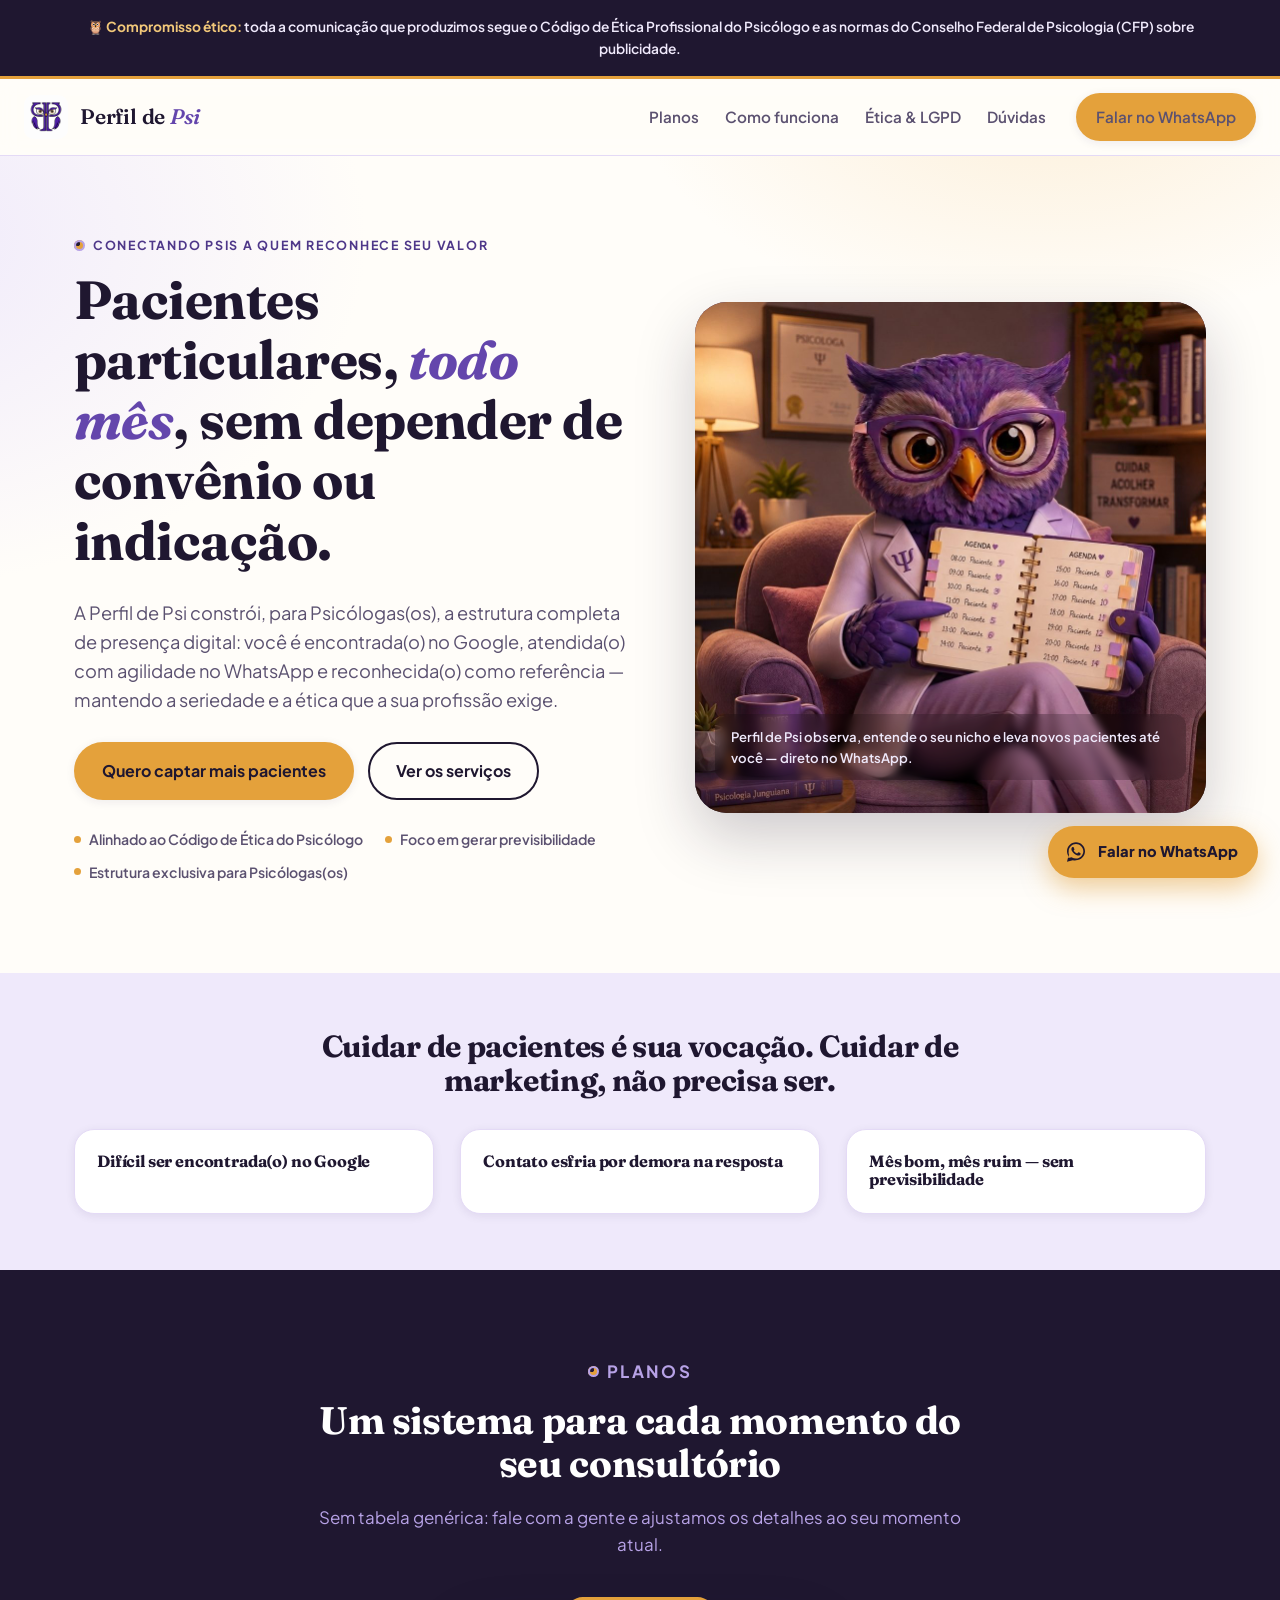
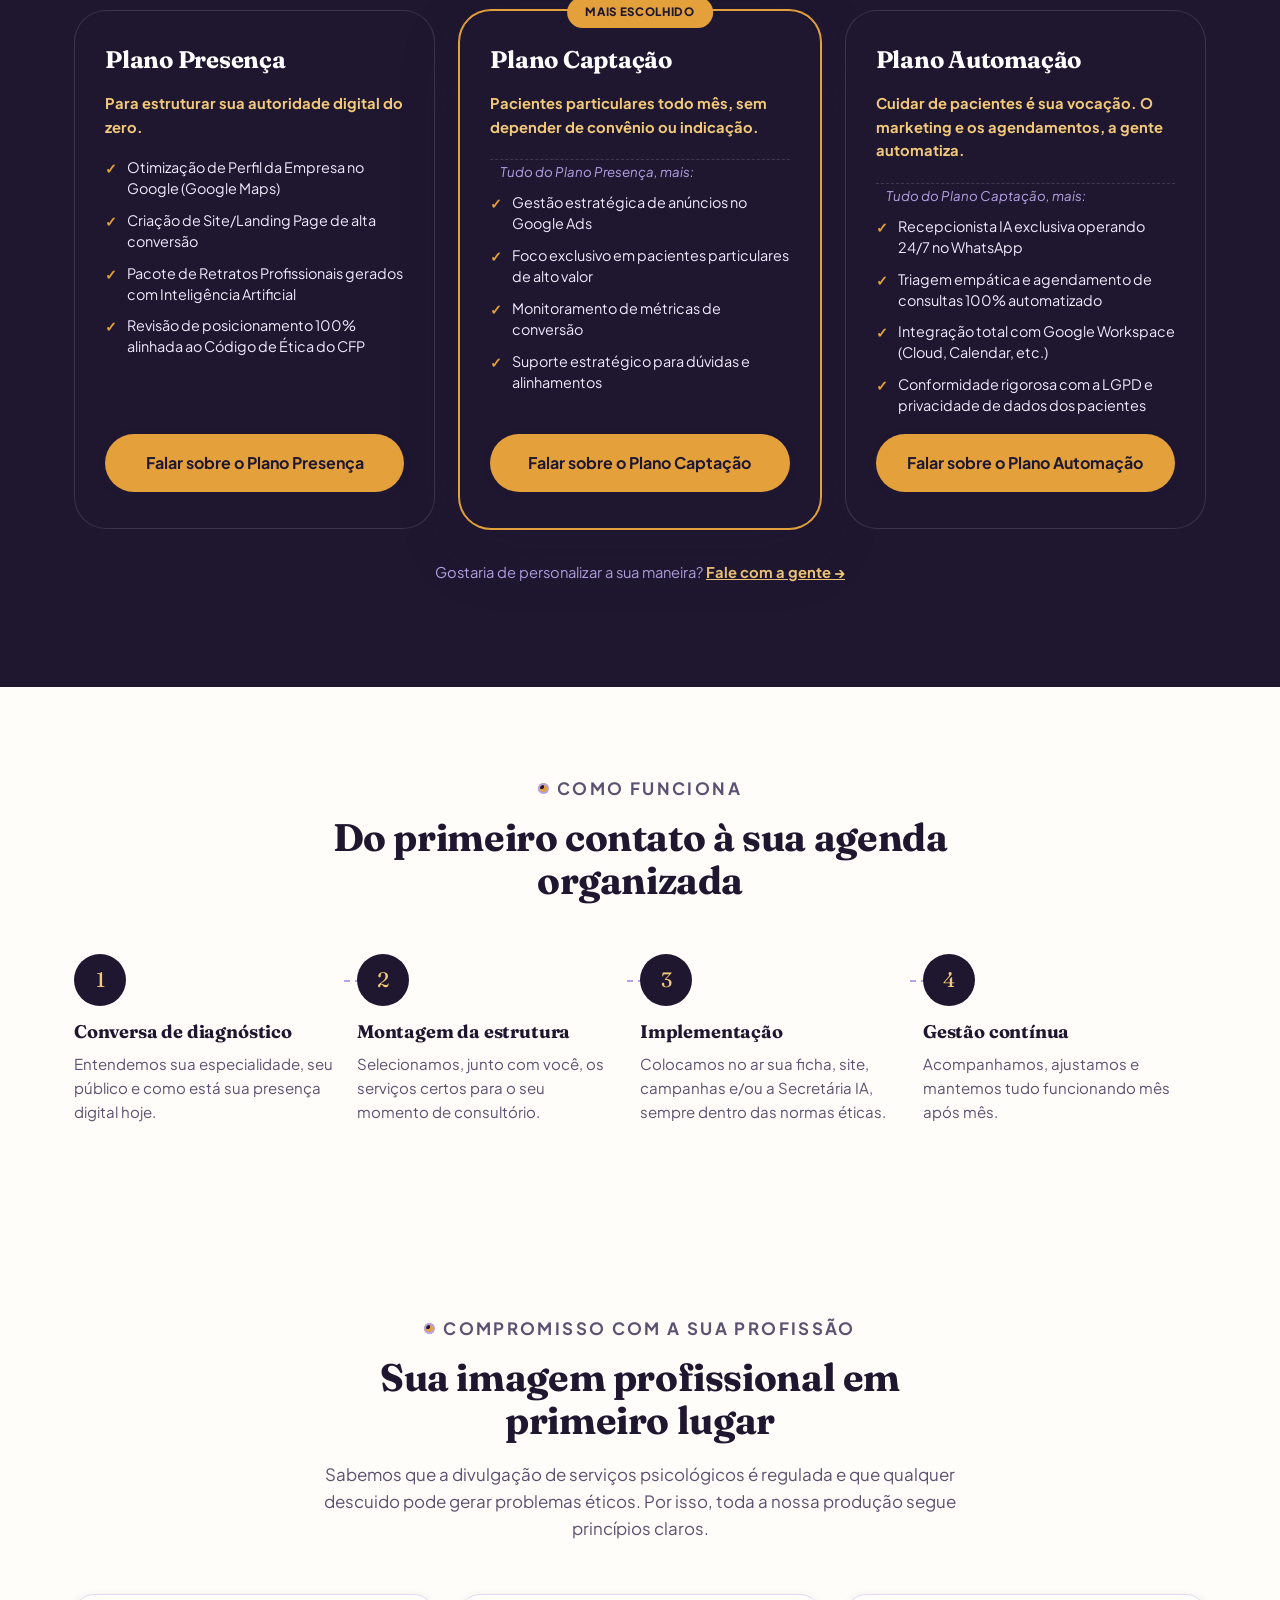
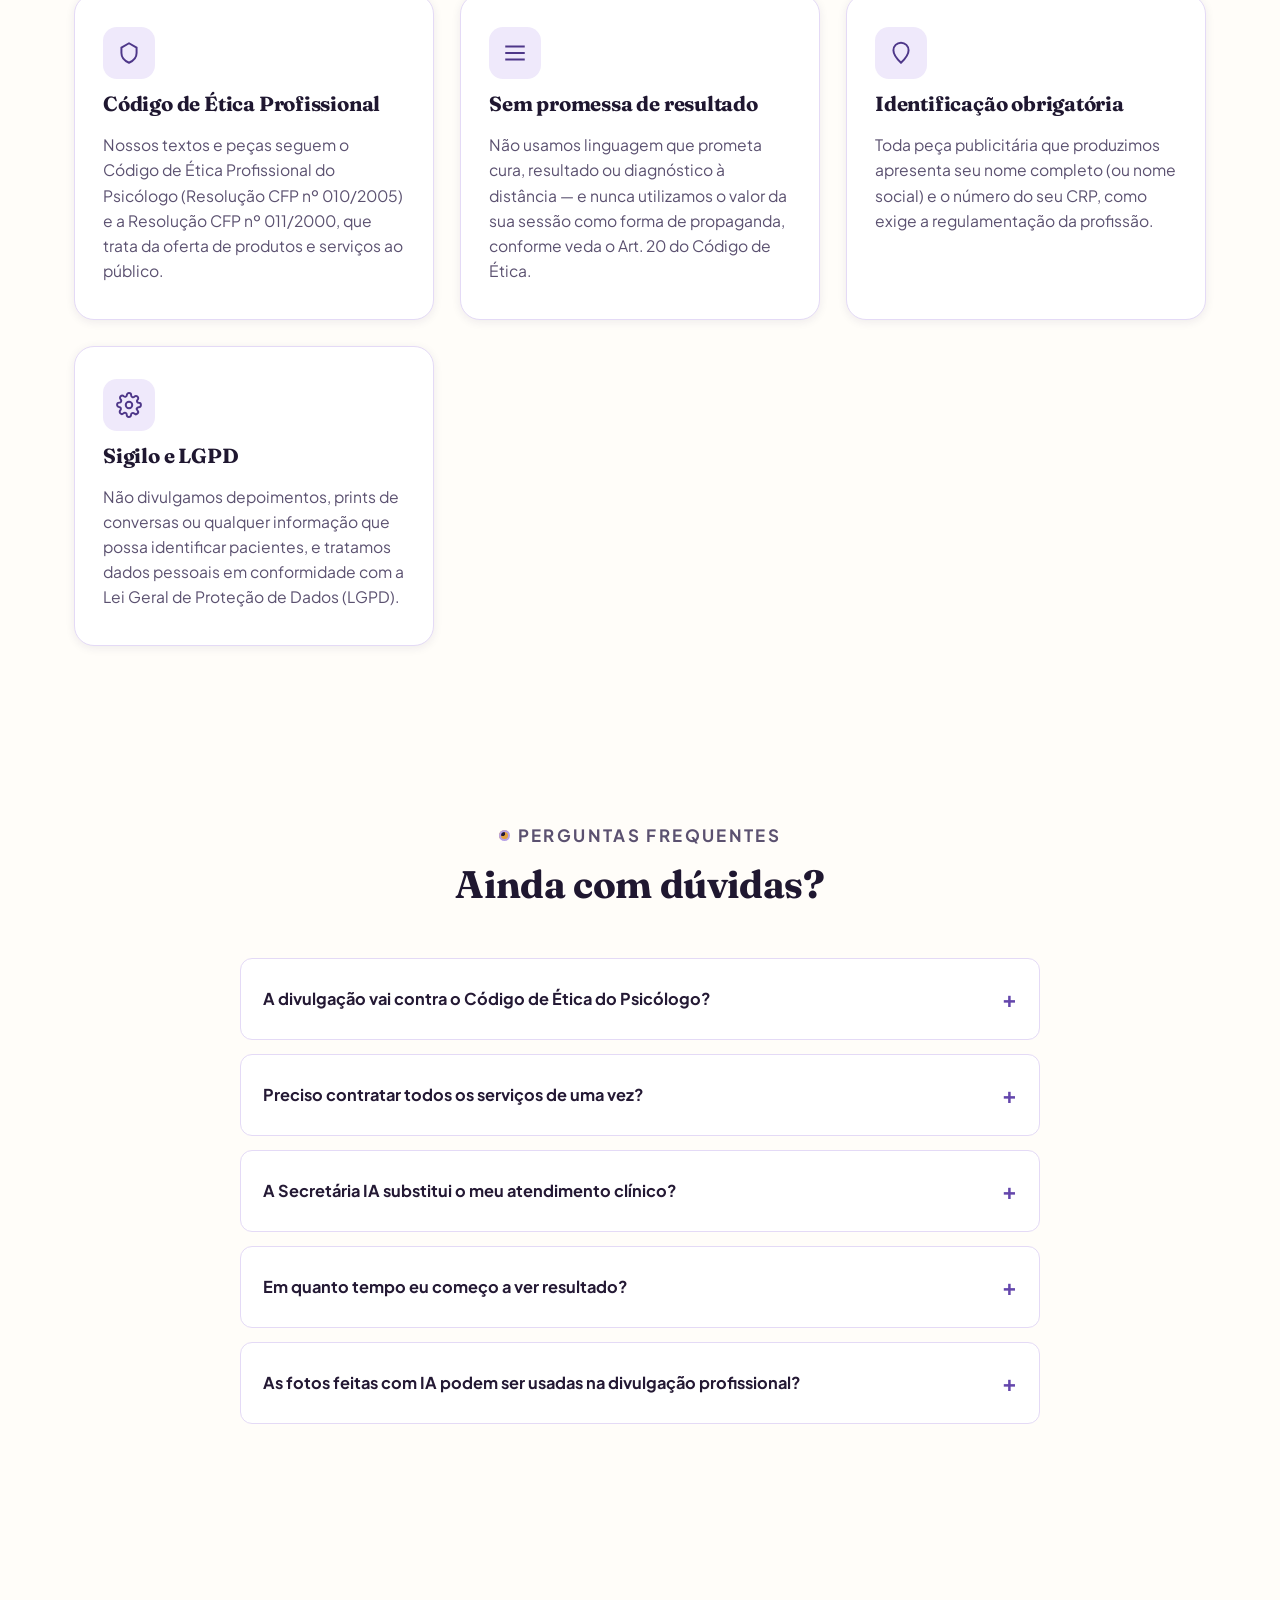
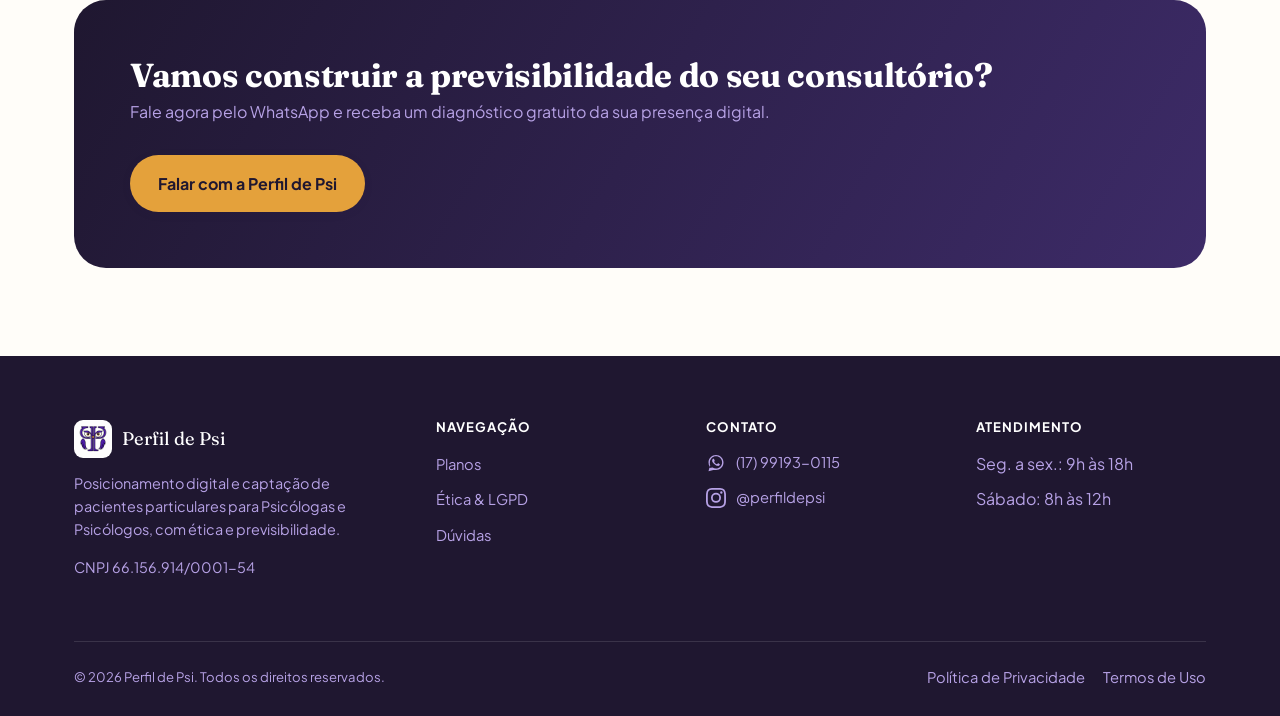
==== commit 537acf31: "Alteração 05/09" ====
--- a/index.html
+++ b/index.html
@@ -147,8 +147,8 @@
   <div class="container hero-grid">
     <div>
       <p class="eyebrow">Conectando Psis a quem reconhece seu valor</p>
-      <h1>Pacientes particulares, <span class="accent">todo mês</span>, sem depender de indicação.</h1>
-      <p class="hero-sub">A Perfil de Psi constrói a estrutura completa para sua presença digital: você é encontrada(o) no Google, atendida(o) com agilidade no WhatsApp e reconhecida(o) como referência — mantendo a seriedade e a ética que a sua profissão exige.</p>
+      <h1>Pacientes particulares, <span class="accent">todo mês</span>, sem depender de convênio ou indicação.</h1>
+      <p class="hero-sub">A Perfil de Psi constrói, para Psicólogas(os), a estrutura completa de presença digital: você é encontrada(o) no Google, atendida(o) com agilidade no WhatsApp e reconhecida(o) como referência — mantendo a seriedade e a ética que a sua profissão exige.</p>
       <div class="hero-ctas">
         <a href="https://wa.me/5517991930115?text=Ol%C3%A1%2C%20quero%20montar%20minha%20estrutura%20de%20capta%C3%A7%C3%A3o%20de%20pacientes" class="btn btn-amber">Quero captar mais pacientes</a>
         <a href="#planos" class="btn btn-ghost">Ver os serviços</a>
@@ -207,14 +207,14 @@
           <li>Pacote de Retratos Profissionais gerados com Inteligência Artificial</li>
           <li>Revisão de posicionamento 100% alinhada ao Código de Ética do CFP</li>
         </ul>
-        <a href="https://wa.me/5517991930115?text=Quero%20estruturar%20meu%20consult%C3%B3rio%20com%20o%20Plano%20Presen%C3%A7a" class="btn btn-amber btn-block">Estruturar meu consultório ➔</a>
+        <a href="https://wa.me/5517991930115?text=Quero%20saber%20mais%20sobre%20o%20Plano%20Presen%C3%A7a" class="btn btn-amber btn-block">Falar sobre o Plano Presença</a>
       </div>
 
       <!-- CAPTAÇÃO (destaque) -->
       <div class="price-card is-ideal">
         <span class="price-badge">Mais escolhido</span>
         <h3>Plano Captação</h3>
-        <p class="price-for">Pacientes particulares todo mês, sem depender de indicação.</p>
+        <p class="price-for">Pacientes particulares todo mês, sem depender de convênio ou indicação.</p>
         <ul class="price-checklist">
           <li class="is-inherit">Tudo do Plano Presença, mais:</li>
           <li>Gestão estratégica de anúncios no Google Ads</li>
@@ -222,7 +222,7 @@
           <li>Monitoramento de métricas de conversão</li>
           <li>Suporte estratégico para dúvidas e alinhamentos</li>
         </ul>
-        <a href="https://wa.me/5517991930115?text=Quero%20lotar%20minha%20agenda%20com%20o%20Plano%20Capta%C3%A7%C3%A3o" class="btn btn-amber btn-block">Lotar minha agenda ➔</a>
+        <a href="https://wa.me/5517991930115?text=Quero%20saber%20mais%20sobre%20o%20Plano%20Capta%C3%A7%C3%A3o" class="btn btn-amber btn-block">Falar sobre o Plano Captação</a>
       </div>
 
       <!-- AUTOMAÇÃO -->
@@ -236,13 +236,13 @@
           <li>Integração total com Google Workspace (Cloud, Calendar, etc.)</li>
           <li>Conformidade rigorosa com a LGPD e privacidade de dados dos pacientes</li>
         </ul>
-        <a href="https://wa.me/5517991930115?text=Quero%20automatizar%20minha%20cl%C3%ADnica%20com%20o%20Plano%20Automa%C3%A7%C3%A3o" class="btn btn-amber btn-block">Automatizar minha clínica ➔</a>
+        <a href="https://wa.me/5517991930115?text=Quero%20saber%20mais%20sobre%20o%20Plano%20Automa%C3%A7%C3%A3o" class="btn btn-amber btn-block">Falar sobre o Plano Automação</a>
       </div>
 
     </div>
 
     <p style="text-align:center;margin-top:32px;color:var(--lilac-300);font-size:.92rem;">
-      Tem uma necessidade bem específica (ex: atendimento 100% online, reativação de pacientes)?
+      Gostaria de personalizar a sua maneira?
       <a href="https://wa.me/5517991930115?text=Tenho%20uma%20necessidade%20espec%C3%ADfica%20e%20quero%20saber%20mais" style="color:var(--amber-300);font-weight:700;">Fale com a gente →</a>
     </p>
   </div>
@@ -381,11 +381,16 @@
       </div>
       <div>
         <h4>Contato</h4>
-        <ul>
-          <li><a href="https://wa.me/5517991930115">WhatsApp (17) 99193-0115</a></li>
-          <li><a href="https://www.instagram.com/perfildepsi" target="_blank" rel="noopener">Instagram @perfildepsi</a></li>
-          <li>R. Antônio Corrêa Gomes, 1543 — Potirendaba/SP, CEP 15107-008</li>
-        </ul>
+        <div class="footer-social">
+          <a href="https://wa.me/5517991930115" target="_blank" rel="noopener" aria-label="Falar no WhatsApp: (17) 99193-0115" title="WhatsApp: (17) 99193-0115">
+            <svg viewBox="0 0 32 32" fill="currentColor" aria-hidden="true"><path d="M16.001 3C9.373 3 4 8.373 4 15c0 2.386.696 4.607 1.902 6.487L4 29l7.72-1.87A11.94 11.94 0 0016 27c6.628 0 12-5.373 12-12S22.629 3 16.001 3zm0 21.75c-1.976 0-3.83-.55-5.41-1.507l-.388-.232-4.59 1.112 1.146-4.47-.253-.408A9.71 9.71 0 016.25 15c0-5.376 4.375-9.75 9.751-9.75S25.75 9.624 25.75 15 21.377 24.75 16.001 24.75zm5.5-7.312c-.301-.151-1.784-.881-2.061-.981-.277-.101-.478-.151-.679.15-.202.302-.78.981-.957 1.183-.176.202-.352.227-.653.076-.301-.151-1.27-.468-2.42-1.49-.895-.798-1.5-1.784-1.676-2.085-.176-.302-.019-.465.132-.615.135-.135.301-.352.452-.529.15-.176.201-.302.301-.503.101-.202.05-.378-.025-.529-.076-.151-.679-1.636-.93-2.24-.245-.588-.494-.508-.679-.518-.176-.008-.377-.01-.578-.01-.202 0-.53.076-.807.378-.277.302-1.057 1.033-1.057 2.518s1.082 2.92 1.233 3.121c.151.202 2.13 3.253 5.16 4.562.721.311 1.283.497 1.722.636.723.23 1.381.198 1.901.12.58-.087 1.784-.729 2.036-1.433.251-.703.251-1.306.176-1.433-.075-.126-.276-.201-.577-.352z"/></svg>
+            <span>(17) 99193-0115</span>
+          </a>
+          <a href="https://www.instagram.com/perfildepsi" target="_blank" rel="noopener" aria-label="Perfil de Psi no Instagram: @perfildepsi" title="Instagram: @perfildepsi">
+            <svg viewBox="0 0 24 24" fill="currentColor" aria-hidden="true"><path d="M12 2.163c3.204 0 3.584.012 4.85.07 3.252.148 4.771 1.691 4.919 4.919.058 1.265.069 1.645.069 4.849 0 3.205-.012 3.584-.069 4.849-.149 3.225-1.664 4.771-4.919 4.919-1.266.058-1.644.07-4.85.07-3.204 0-3.584-.012-4.849-.07-3.26-.149-4.771-1.699-4.919-4.92-.058-1.265-.07-1.644-.07-4.849 0-3.204.013-3.583.07-4.849.149-3.227 1.664-4.771 4.919-4.919 1.266-.057 1.645-.069 4.849-.069zm0-2.163c-3.259 0-3.667.014-4.947.072-4.358.2-6.78 2.618-6.98 6.98-.059 1.281-.073 1.689-.073 4.948 0 3.259.014 3.668.072 4.948.2 4.358 2.618 6.78 6.98 6.98 1.281.058 1.689.072 4.948.072 3.259 0 3.668-.014 4.948-.072 4.354-.2 6.782-2.618 6.979-6.98.059-1.28.073-1.689.073-4.948 0-3.259-.014-3.667-.072-4.947-.196-4.354-2.617-6.78-6.979-6.98-1.281-.059-1.69-.073-4.949-.073zm0 5.838a6 6 0 100 12 6 6 0 000-12zm0 9.891a3.891 3.891 0 110-7.782 3.891 3.891 0 010 7.782zm6.406-11.845a1.44 1.44 0 100 2.881 1.44 1.44 0 000-2.881z"/></svg>
+            <span>@perfildepsi</span>
+          </a>
+        </div>
       </div>
       <div>
         <h4>Atendimento</h4>
--- a/assets/style.css
+++ b/assets/style.css
@@ -361,6 +361,10 @@
 .site-footer ul{list-style:none;margin:0;padding:0;display:flex;flex-direction:column;gap:10px;}
 .site-footer a{color:var(--lilac-300);text-decoration:none;font-size:.92rem;}
 .site-footer a:hover{color:var(--amber-300);}
+.footer-social{display:flex;flex-direction:column;gap:12px;}
+.footer-social a{display:flex;align-items:center;gap:10px;}
+.footer-social svg{width:20px;height:20px;flex:none;color:var(--lilac-300);transition:color .15s;}
+.footer-social a:hover svg{color:var(--amber-300);}
 .footer-bottom{border-top:1px solid rgba(255,255,255,.12);padding-top:24px;display:flex;flex-wrap:wrap;gap:14px;justify-content:space-between;font-size:.82rem;color:var(--lilac-300)/70;}
 .footer-bottom .legal-links{display:flex;gap:18px;flex-wrap:wrap;}
 
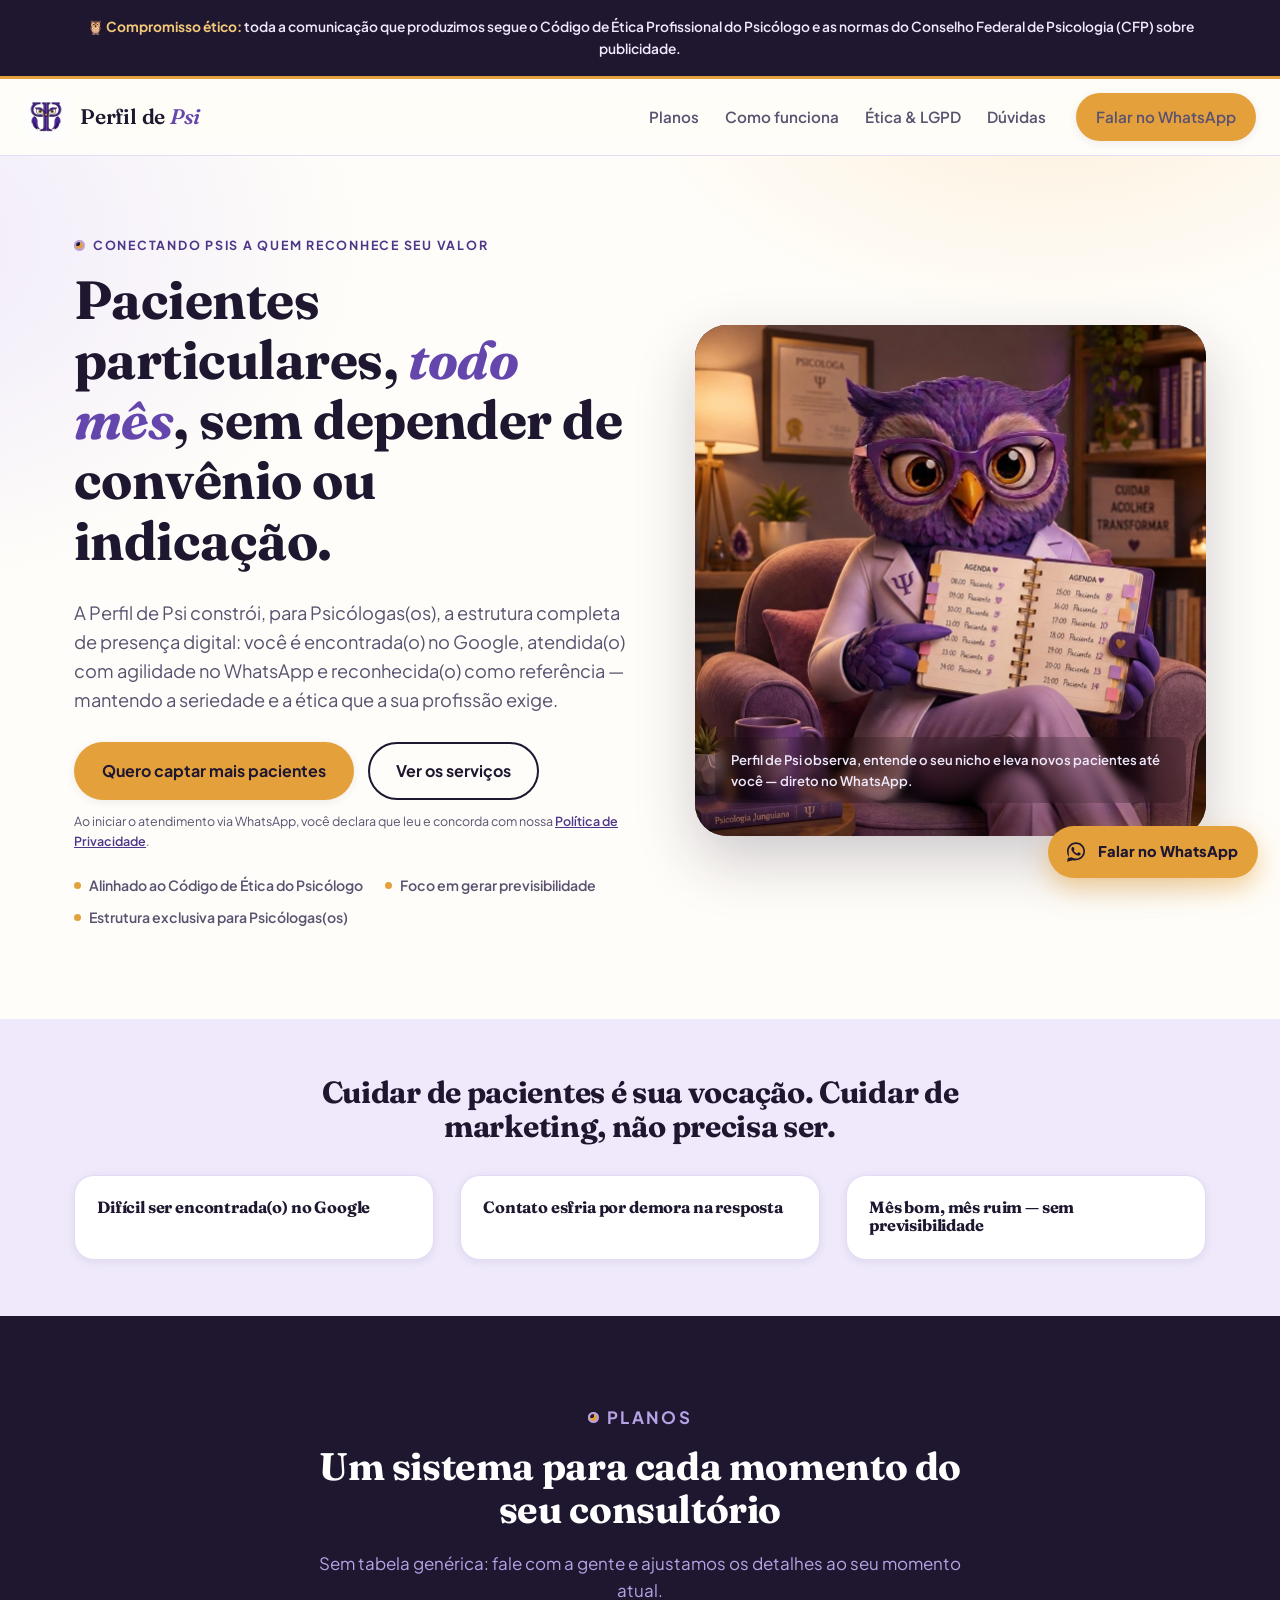
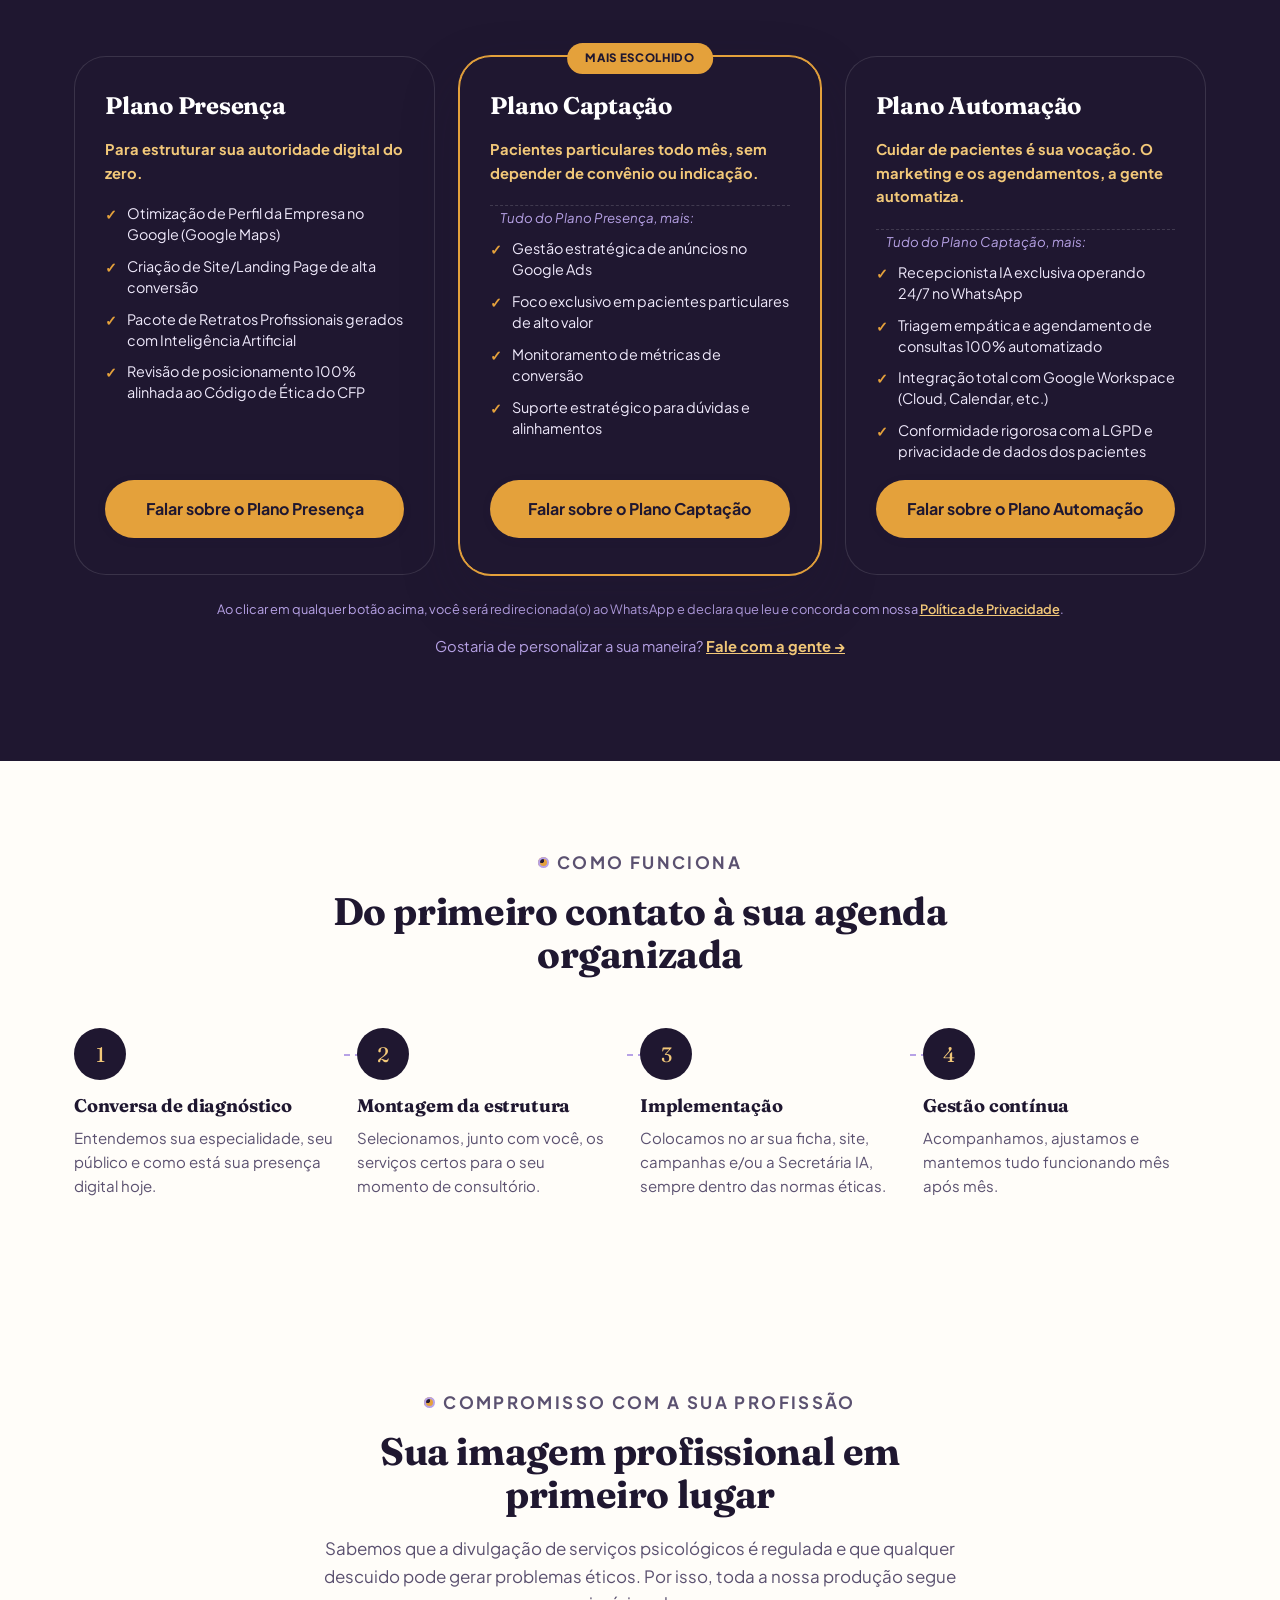
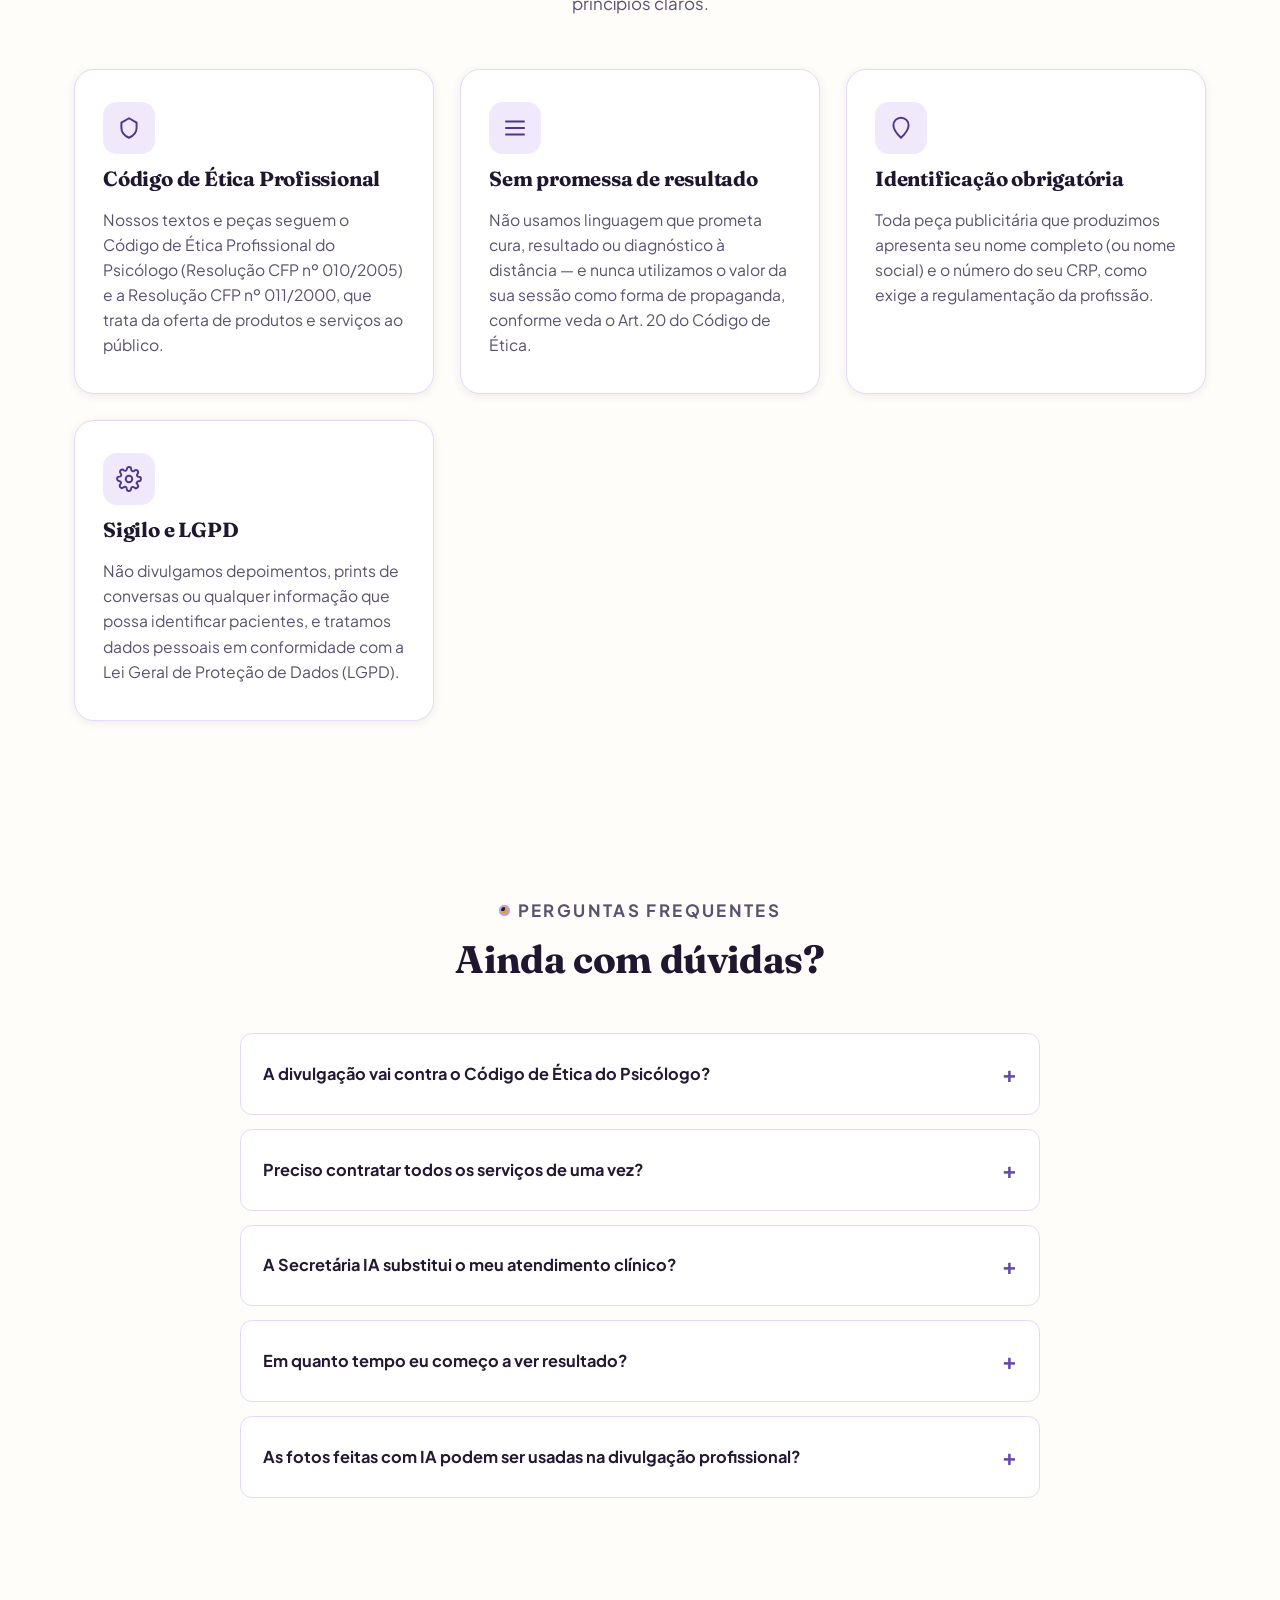
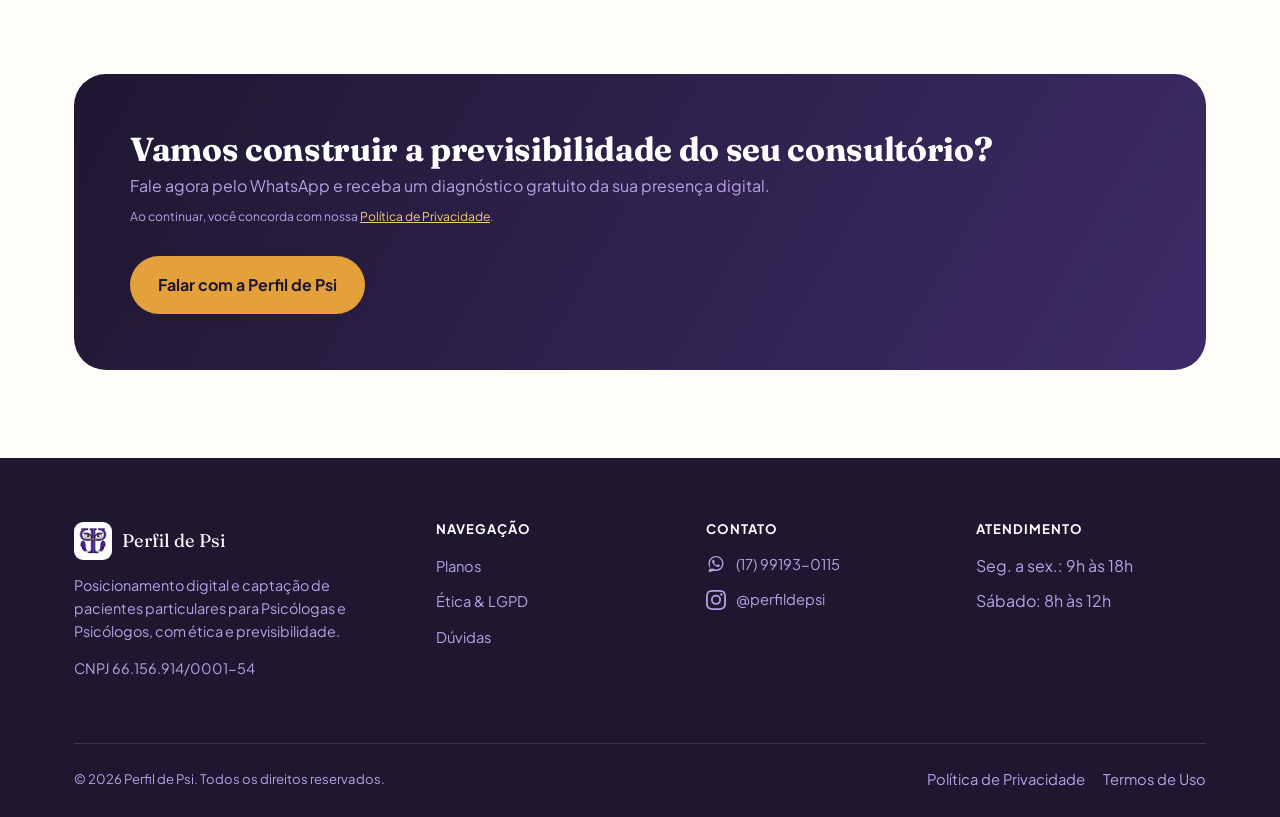
==== commit 16b03eb3: "Atualização das Políticas para publicação do App da Lola" ====
--- a/index.html
+++ b/index.html
@@ -153,6 +153,7 @@
         <a href="https://wa.me/5517991930115?text=Ol%C3%A1%2C%20quero%20montar%20minha%20estrutura%20de%20capta%C3%A7%C3%A3o%20de%20pacientes" class="btn btn-amber">Quero captar mais pacientes</a>
         <a href="#planos" class="btn btn-ghost">Ver os serviços</a>
       </div>
+      <p style="font-size:.78rem;color:var(--ink-soft);margin-top:-16px;margin-bottom:22px;">Ao iniciar o atendimento via WhatsApp, você declara que leu e concorda com nossa <a href="/politica-de-privacidade.html" style="color:var(--lilac-700);font-weight:600;">Política de Privacidade</a>.</p>
       <div class="hero-trust">
         <span><span class="dot"></span>Alinhado ao Código de Ética do Psicólogo</span>
         <span><span class="dot"></span>Foco em gerar previsibilidade</span>
@@ -241,7 +242,11 @@
 
     </div>
 
-    <p style="text-align:center;margin-top:32px;color:var(--lilac-300);font-size:.92rem;">
+    <p style="text-align:center;margin-top:24px;color:var(--lilac-300);font-size:.8rem;">
+      Ao clicar em qualquer botão acima, você será redirecionada(o) ao WhatsApp e declara que leu e concorda com nossa <a href="/politica-de-privacidade.html" style="color:var(--amber-300);font-weight:600;">Política de Privacidade</a>.
+    </p>
+
+    <p style="text-align:center;margin-top:16px;color:var(--lilac-300);font-size:.92rem;">
       Gostaria de personalizar a sua maneira?
       <a href="https://wa.me/5517991930115?text=Tenho%20uma%20necessidade%20espec%C3%ADfica%20e%20quero%20saber%20mais" style="color:var(--amber-300);font-weight:700;">Fale com a gente →</a>
     </p>
@@ -352,6 +357,7 @@
       <div>
         <h2 id="cta-final-titulo">Vamos construir a previsibilidade do seu consultório?</h2>
         <p>Fale agora pelo WhatsApp e receba um diagnóstico gratuito da sua presença digital.</p>
+        <p style="font-size:.76rem;color:var(--lilac-300);margin-top:8px;margin-bottom:0;">Ao continuar, você concorda com nossa <a href="/politica-de-privacidade.html" style="color:var(--amber-300);">Política de Privacidade</a>.</p>
       </div>
       <a href="https://wa.me/5517991930115?text=Ol%C3%A1%2C%20quero%20um%20diagn%C3%B3stico%20da%20minha%20presen%C3%A7a%20digital" class="btn btn-amber">Falar com a Perfil de Psi</a>
     </div>
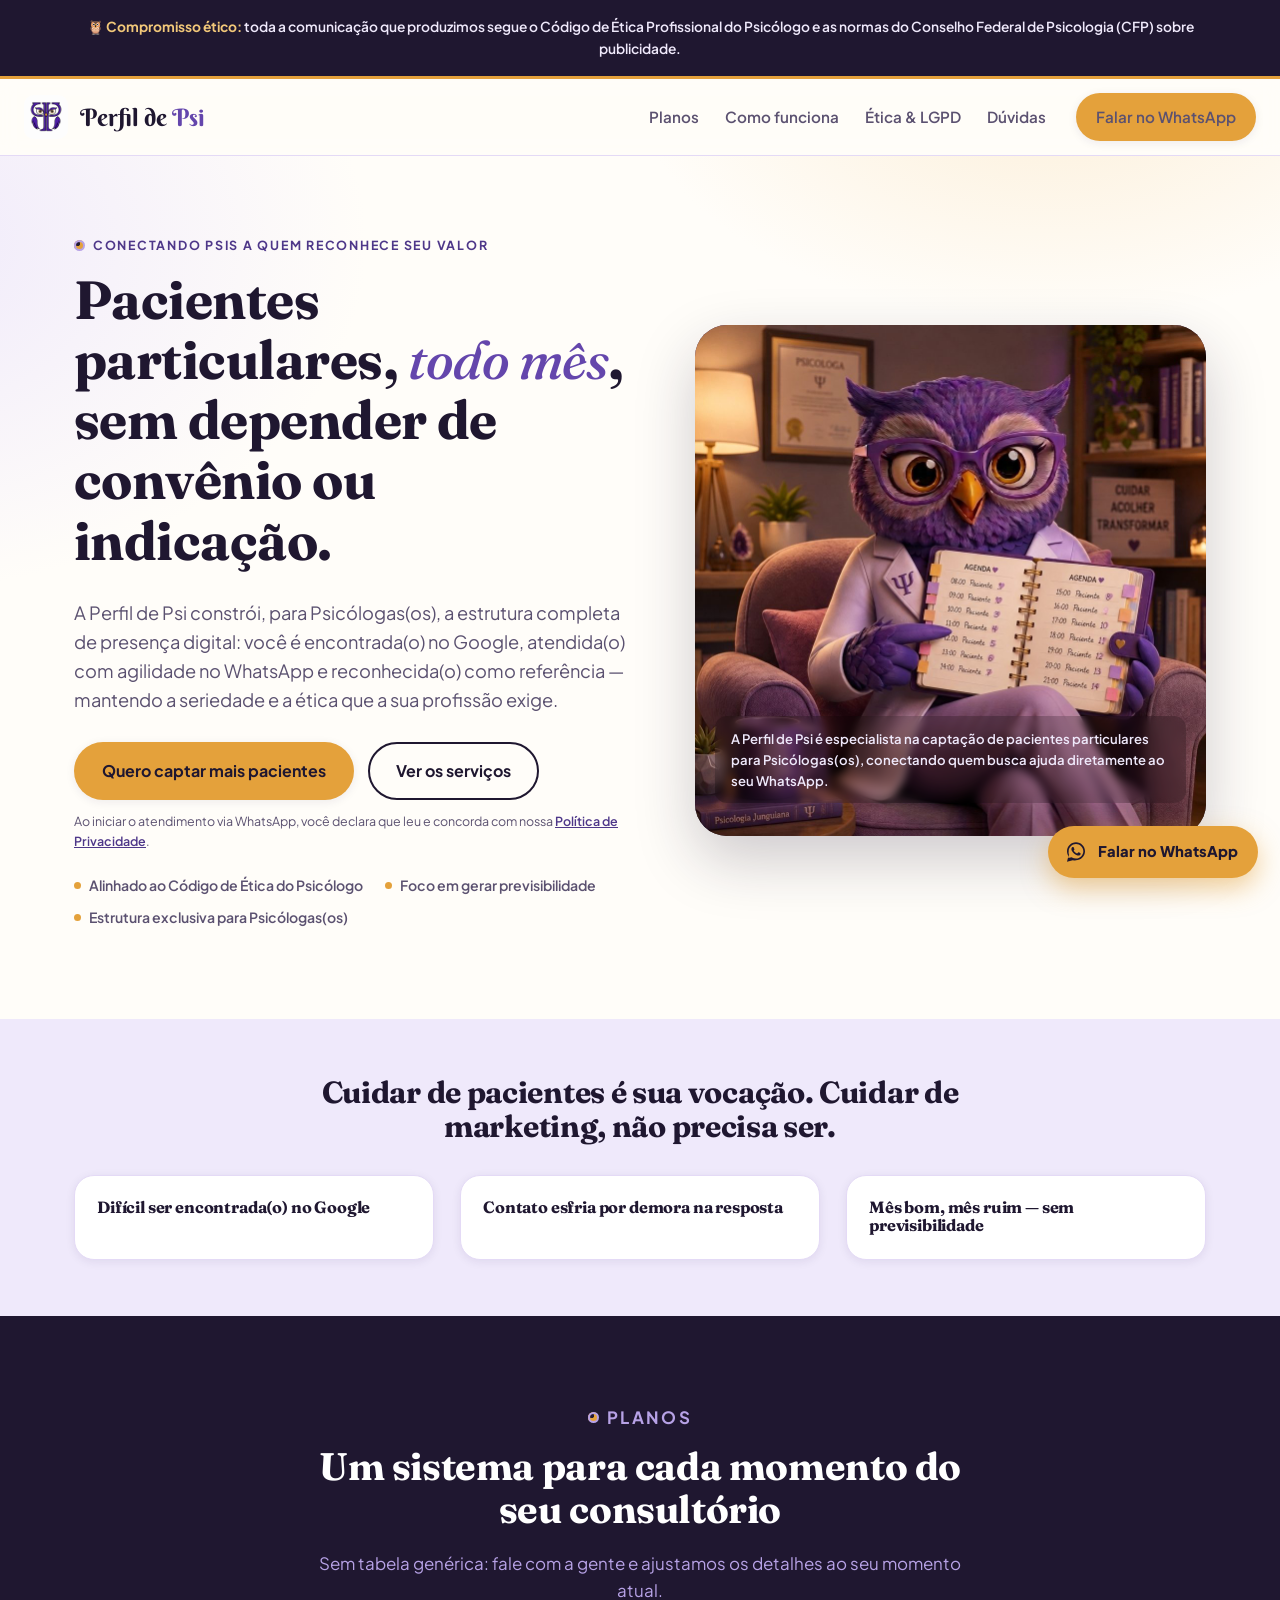
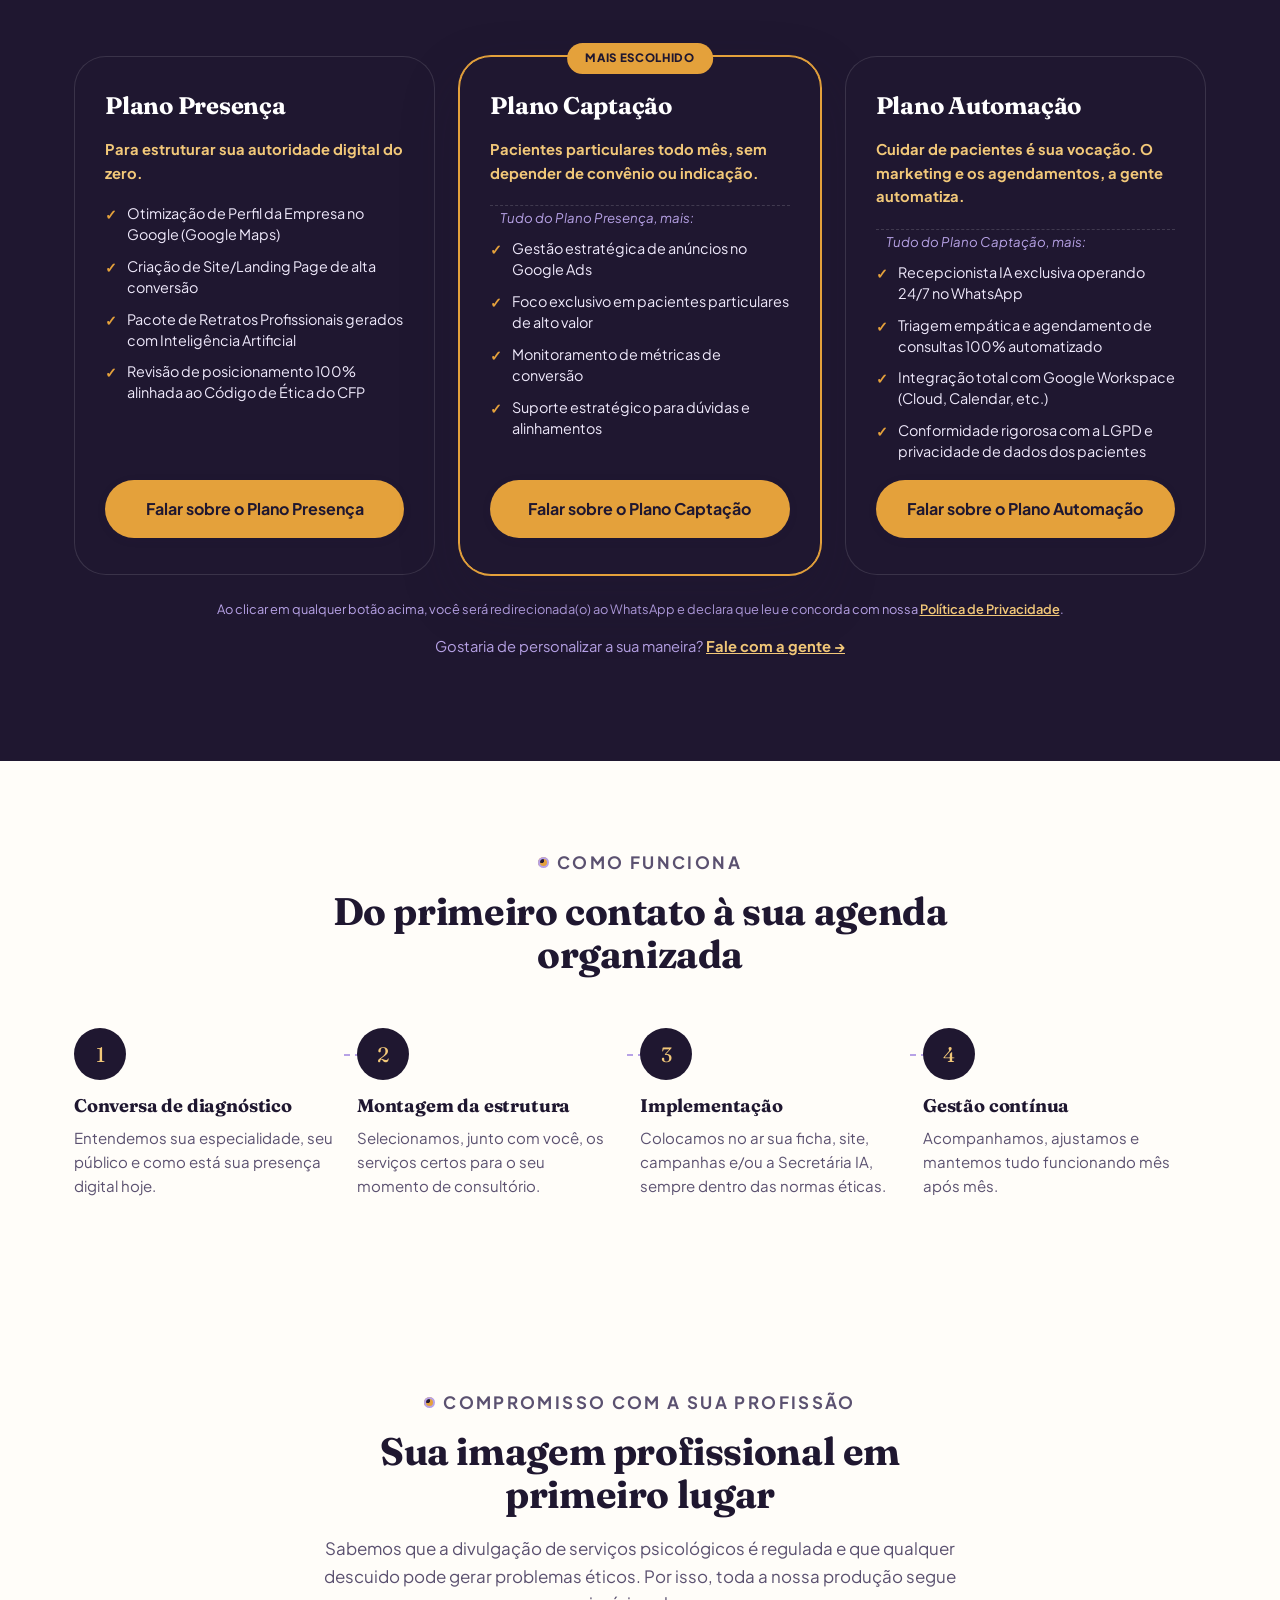
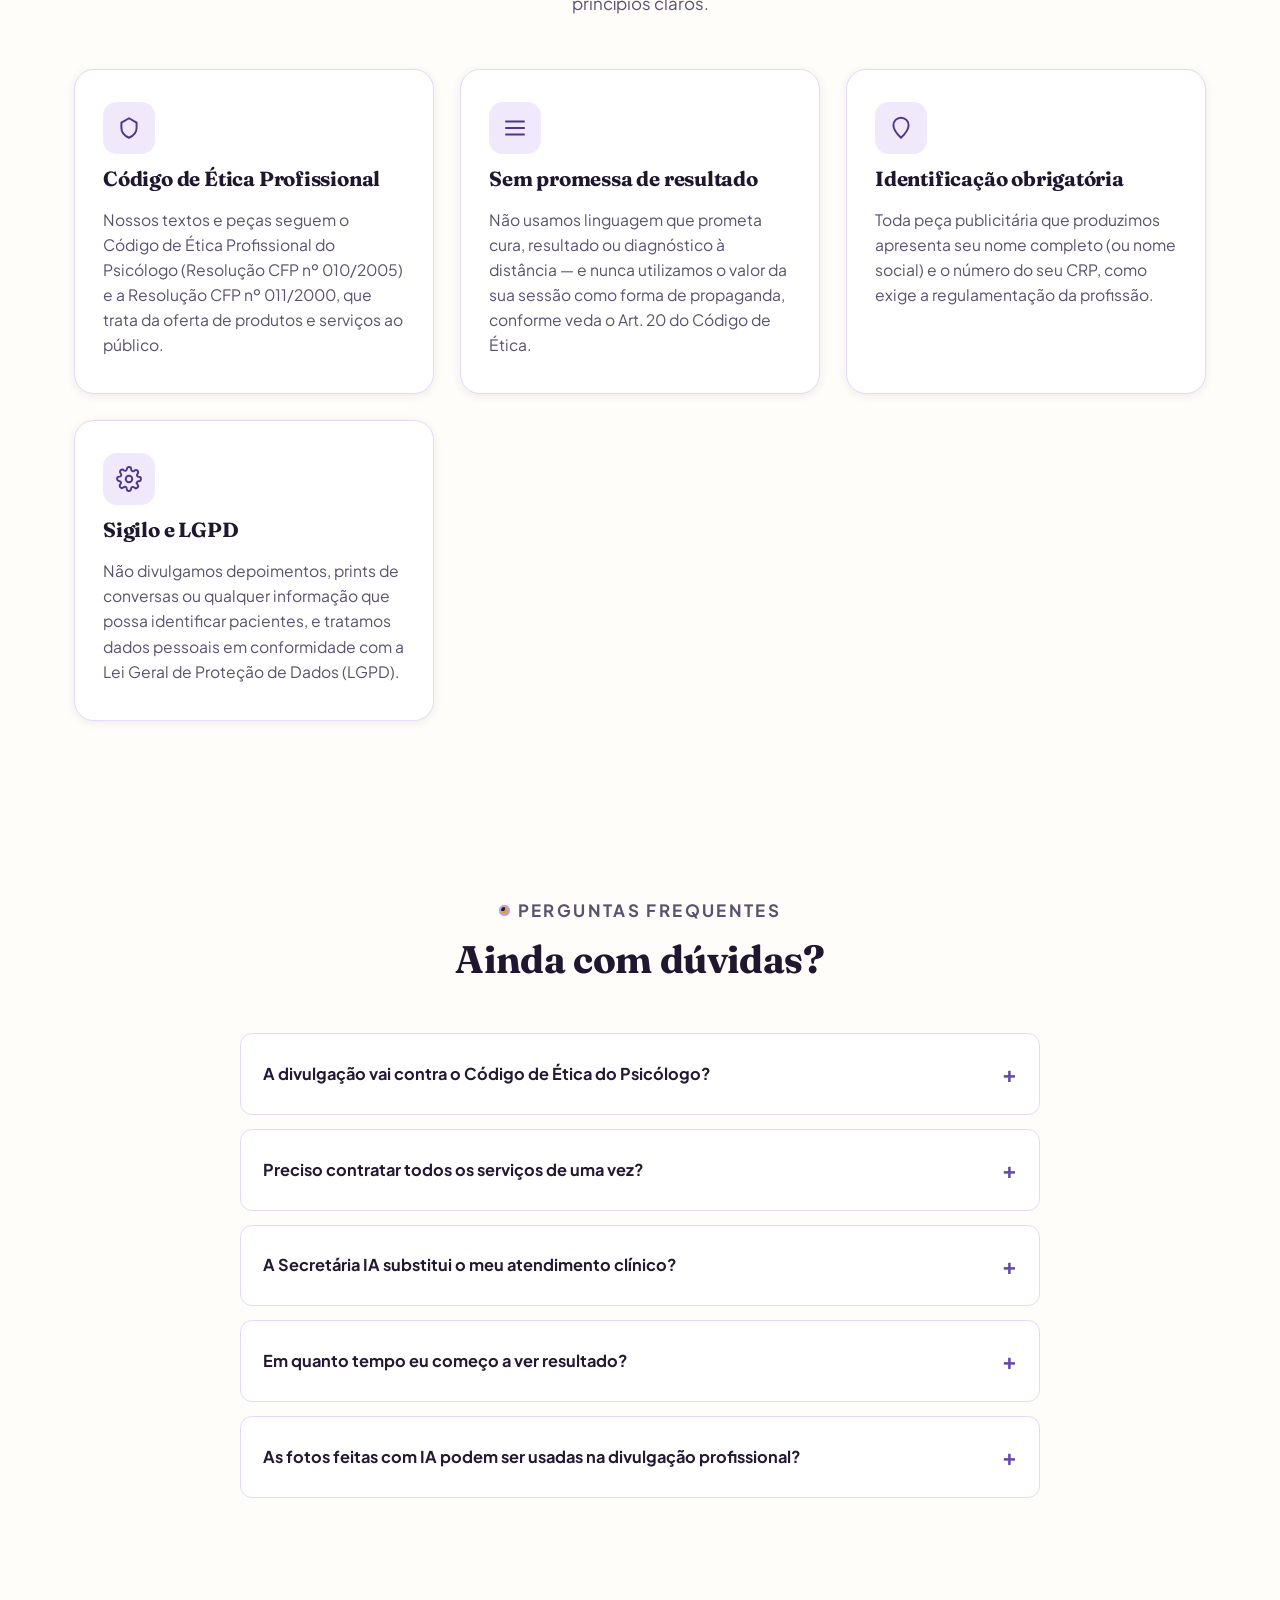
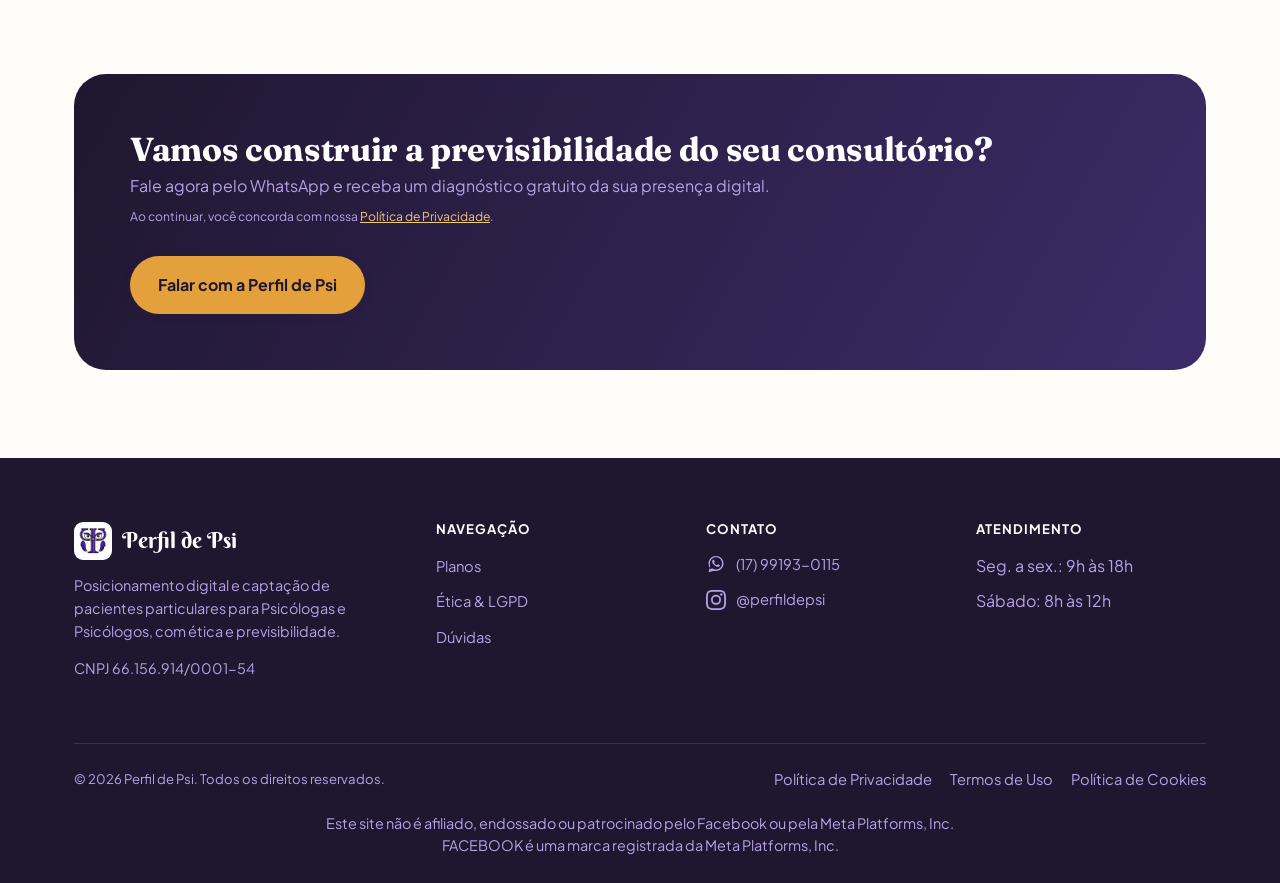
==== commit 1511a368: "Atualização 06/09" ====
--- a/index.html
+++ b/index.html
@@ -24,7 +24,7 @@
 
 <link rel="preconnect" href="https://fonts.googleapis.com">
 <link rel="preconnect" href="https://fonts.gstatic.com" crossorigin>
-<link href="https://fonts.googleapis.com/css2?family=Fraunces:ital,opsz,wght@0,9..144,400;0,9..144,500;0,9..144,600;0,9..144,700;1,9..144,500&family=Plus+Jakarta+Sans:wght@400;500;600;700;800&display=swap" rel="stylesheet">
+<link href="https://fonts.googleapis.com/css2?family=Fraunces:ital,opsz,wght@0,9..144,400;0,9..144,500;0,9..144,600;0,9..144,700;1,9..144,500&family=Plus+Jakarta+Sans:wght@400;500;600;700;800&family=Berkshire+Swash&display=swap" rel="stylesheet">
 <link rel="stylesheet" href="/assets/style.css">
 
 <script type="application/ld+json">
@@ -162,7 +162,7 @@
     </div>
     <div class="hero-art">
       <img src="/assets/hero-coruja-psicologa.jpg" alt="Ilustração de uma coruja lilás vestida como psicóloga, de óculos e jaleco com o símbolo Psi, segurando uma agenda cheia de horários de pacientes marcados" loading="eager" width="1024" height="1024">
-      <p class="hero-art-caption">Perfil de Psi observa, entende o seu nicho e leva novos pacientes até você — direto no WhatsApp.</p>
+      <p class="hero-art-caption">A Perfil de Psi é especialista na captação de pacientes particulares para Psicólogas(os), conectando quem busca ajuda diretamente ao seu WhatsApp.</p>
     </div>
   </div>
 </section>
@@ -411,8 +411,10 @@
       <span class="legal-links">
         <a href="/politica-de-privacidade.html">Política de Privacidade</a>
         <a href="/termos-de-uso.html">Termos de Uso</a>
+        <a href="/politica-de-cookies.html">Política de Cookies</a>
       </span>
     </div>
+    <p class="fb-disclaimer">Este site não é afiliado, endossado ou patrocinado pelo Facebook ou pela Meta Platforms, Inc. FACEBOOK é uma marca registrada da Meta Platforms, Inc.</p>
   </div>
 </footer>
 
--- a/assets/style.css
+++ b/assets/style.css
@@ -30,6 +30,7 @@
   --radius-md:20px;
   --radius-lg:32px;
   --font-display:"Fraunces", "Iowan Old Style", Georgia, serif;
+  --font-logo:"Berkshire Swash", "Fraunces", cursive;
   --font-body:"Plus Jakarta Sans", -apple-system, BlinkMacSystemFont, "Segoe UI", sans-serif;
   --maxw:1180px;
 }
@@ -111,8 +112,8 @@
 .header-inner{display:flex;align-items:center;justify-content:space-between;gap:24px;padding:14px 24px;}
 .brand{display:flex;align-items:center;gap:12px;text-decoration:none;}
 .brand img{width:44px;height:44px;border-radius:10px;}
-.brand-word{font-family:var(--font-display);font-weight:600;font-size:1.32rem;color:var(--lilac-950);letter-spacing:-.01em;}
-.brand-word em{font-style:italic;color:var(--lilac-600);}
+.brand-word{font-family:var(--font-logo);font-weight:400;font-size:1.5rem;color:var(--lilac-950);letter-spacing:0;line-height:1;}
+.brand-word em{font-style:normal;color:var(--lilac-600);}
 .main-nav{display:flex;align-items:center;gap:30px;}
 .main-nav ul{list-style:none;display:flex;gap:26px;margin:0;padding:0;}
 .main-nav a{text-decoration:none;font-weight:600;font-size:.95rem;color:var(--ink-soft);transition:color .15s;}
@@ -132,7 +133,7 @@
 }
 .hero-grid{display:grid;grid-template-columns:1.05fr .95fr;gap:56px;align-items:center;}
 .hero h1{font-size:clamp(2.3rem,4.2vw,3.6rem);}
-.hero h1 .accent{color:var(--lilac-600);font-style:italic;}
+.hero h1 .accent{color:var(--lilac-600);font-style:italic;font-optical-sizing:none;font-variation-settings:"opsz" 60,"wght" 500;}
 .hero-sub{font-size:1.14rem;color:var(--ink-soft);max-width:52ch;margin-bottom:28px;}
 .hero-ctas{display:flex;flex-wrap:wrap;gap:14px;margin-bottom:28px;}
 .hero-trust{display:flex;flex-wrap:wrap;gap:10px 22px;font-size:.88rem;color:var(--ink-soft);font-weight:600;}
@@ -355,7 +356,7 @@
 .footer-grid{display:grid;grid-template-columns:1.4fr 1fr 1fr 1fr;gap:40px;margin-bottom:48px;}
 .footer-brand{display:flex;align-items:center;gap:10px;margin-bottom:14px;}
 .footer-brand img{width:38px;height:38px;border-radius:9px;}
-.footer-brand span{font-family:var(--font-display);color:var(--white);font-size:1.15rem;}
+.footer-brand span{font-family:var(--font-logo);font-weight:400;color:var(--white);font-size:1.35rem;}
 .site-footer p{font-size:.9rem;color:var(--lilac-300);}
 .site-footer h4{color:var(--white);font-family:var(--font-body);font-size:.82rem;letter-spacing:.08em;text-transform:uppercase;margin-bottom:16px;}
 .site-footer ul{list-style:none;margin:0;padding:0;display:flex;flex-direction:column;gap:10px;}
@@ -367,6 +368,7 @@
 .footer-social a:hover svg{color:var(--amber-300);}
 .footer-bottom{border-top:1px solid rgba(255,255,255,.12);padding-top:24px;display:flex;flex-wrap:wrap;gap:14px;justify-content:space-between;font-size:.82rem;color:var(--lilac-300)/70;}
 .footer-bottom .legal-links{display:flex;gap:18px;flex-wrap:wrap;}
+.fb-disclaimer{font-size:.74rem;color:rgba(183,162,230,.55);text-align:center;margin:22px auto 0;max-width:680px;line-height:1.5;}
 
 /* ---------- WhatsApp float button ---------- */
 .wa-float{
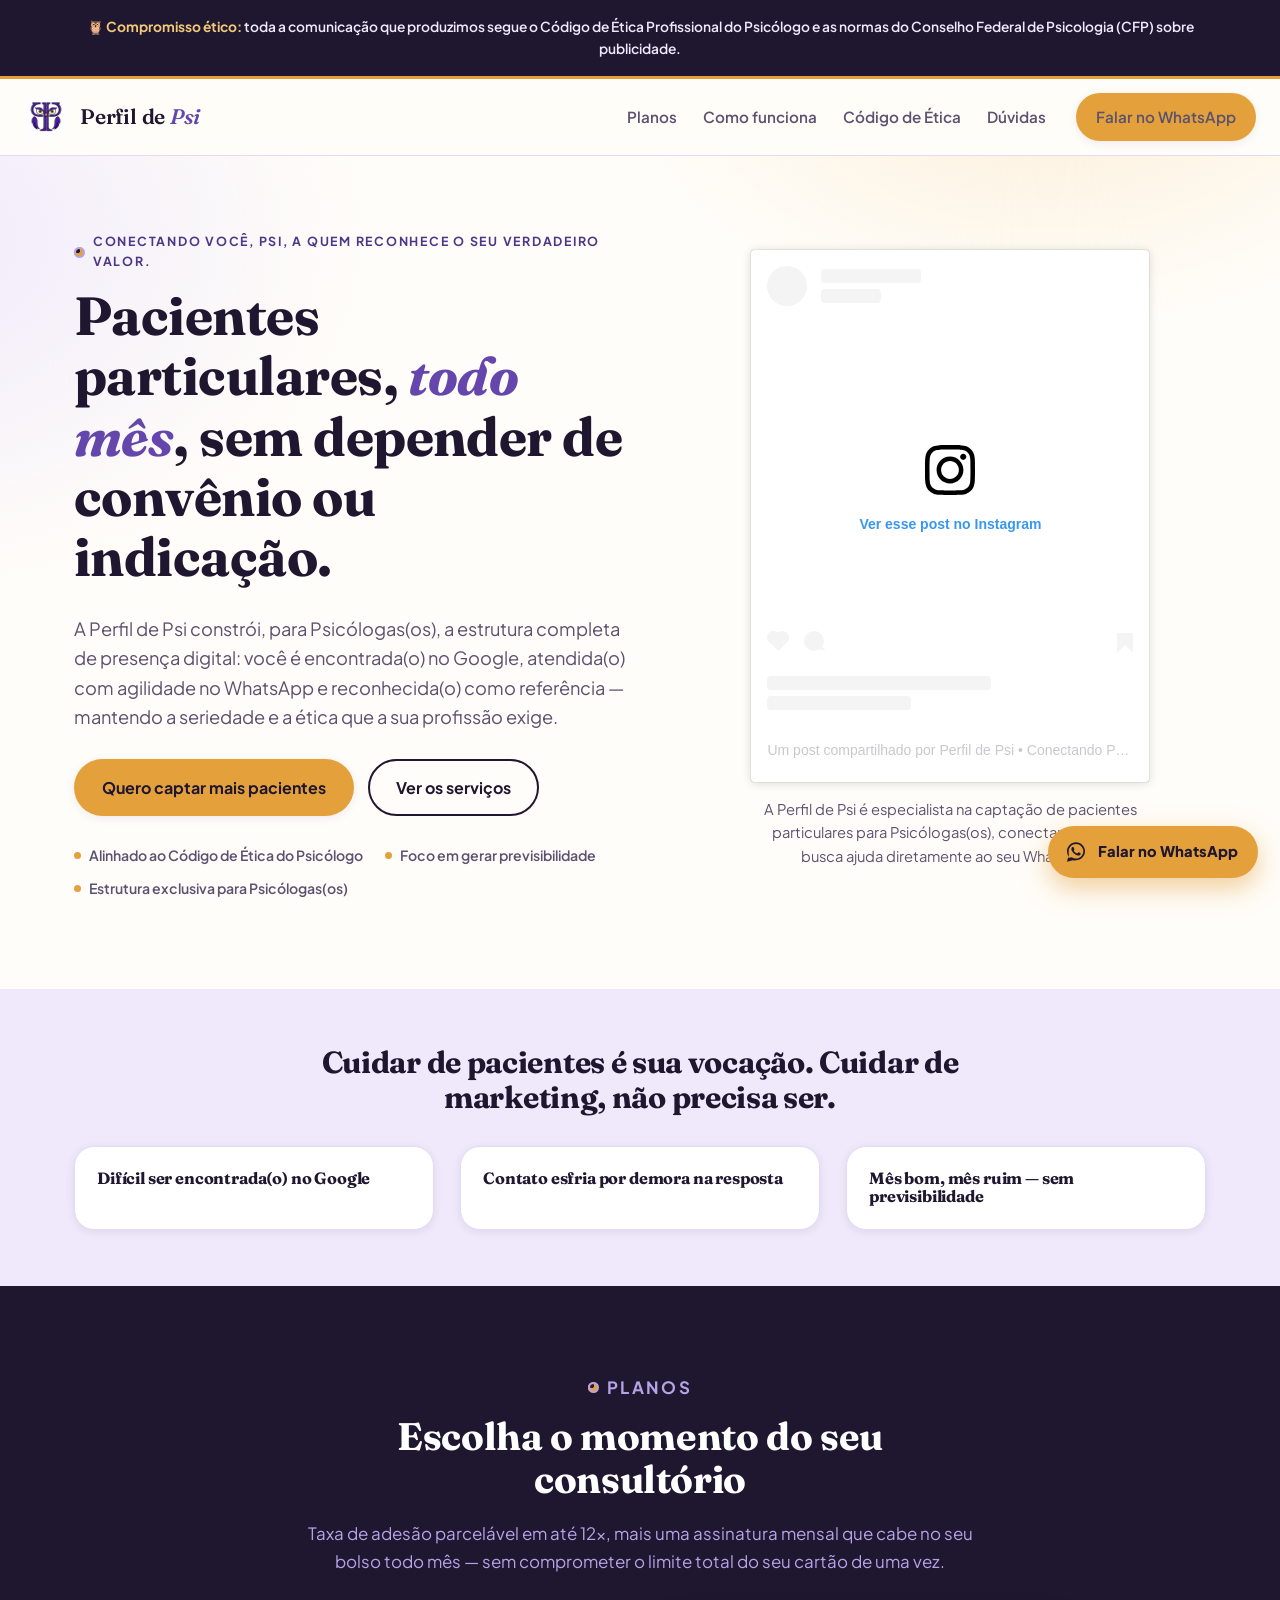
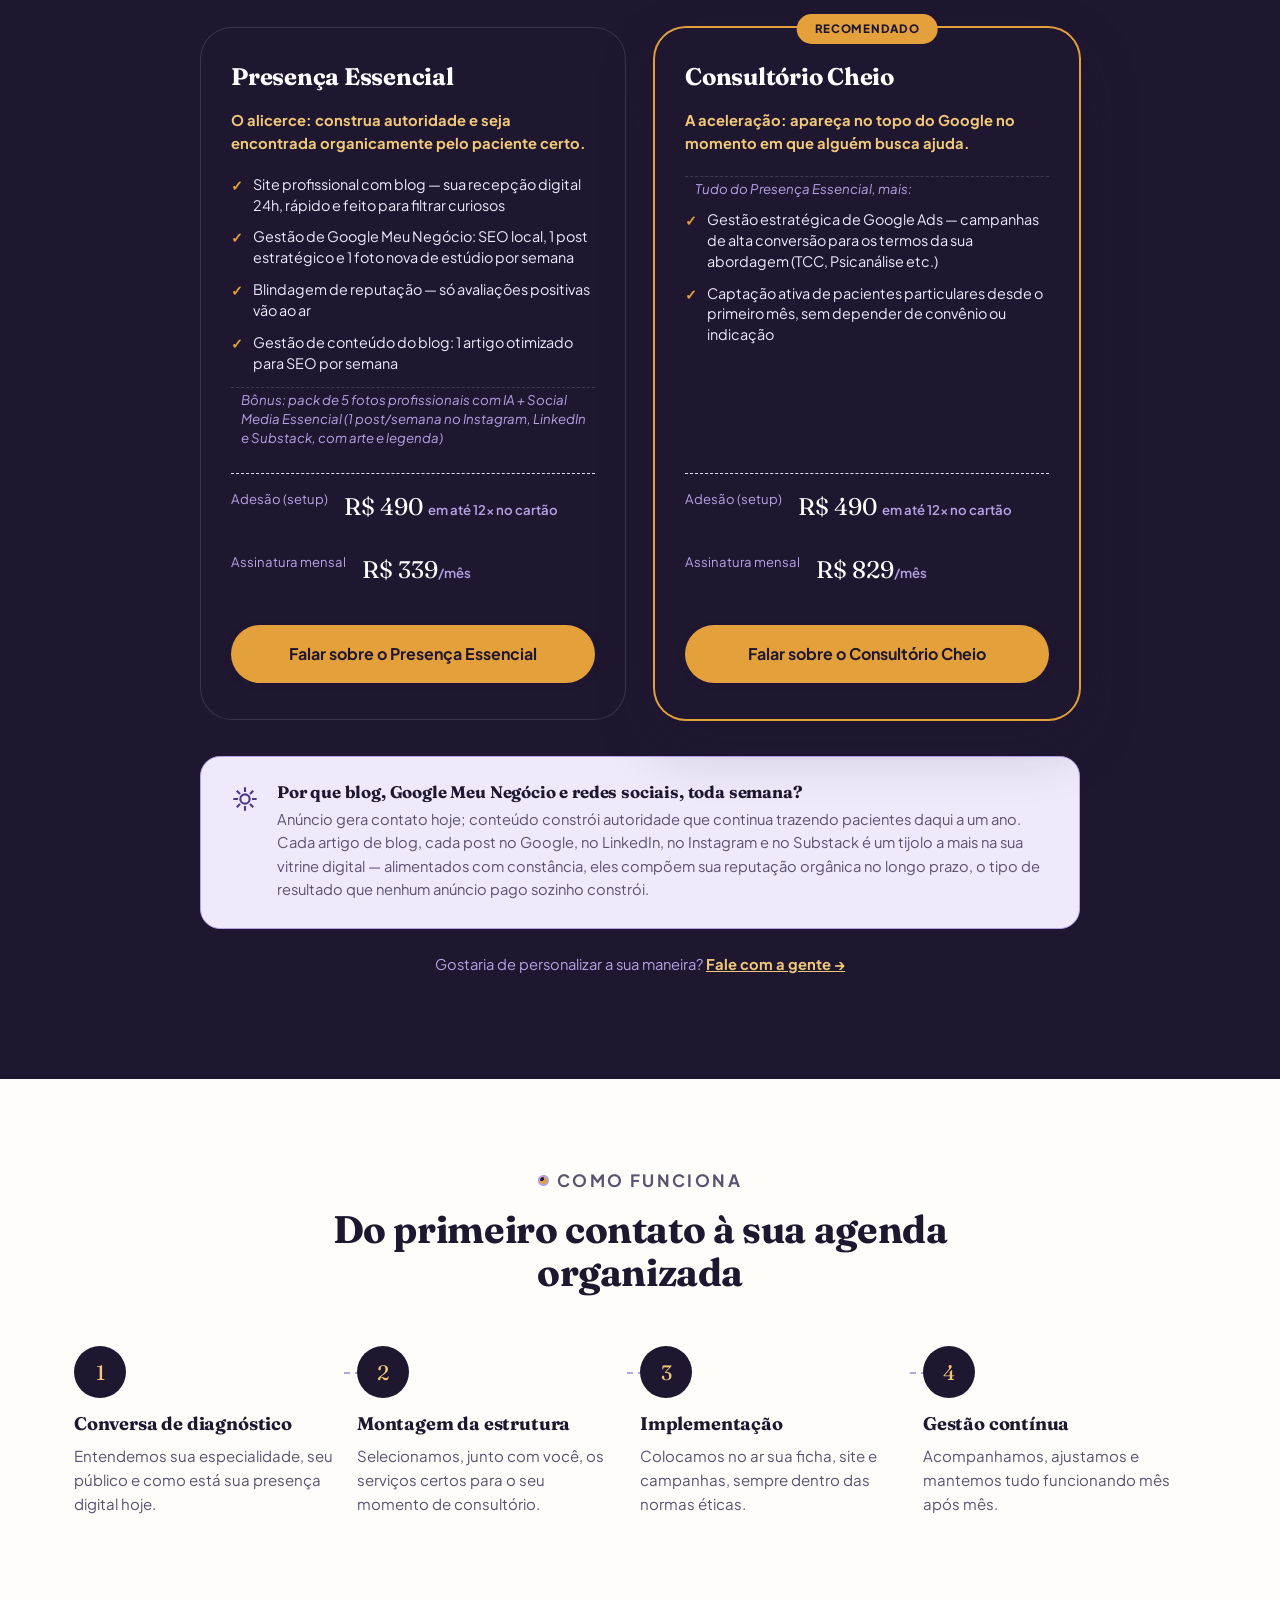
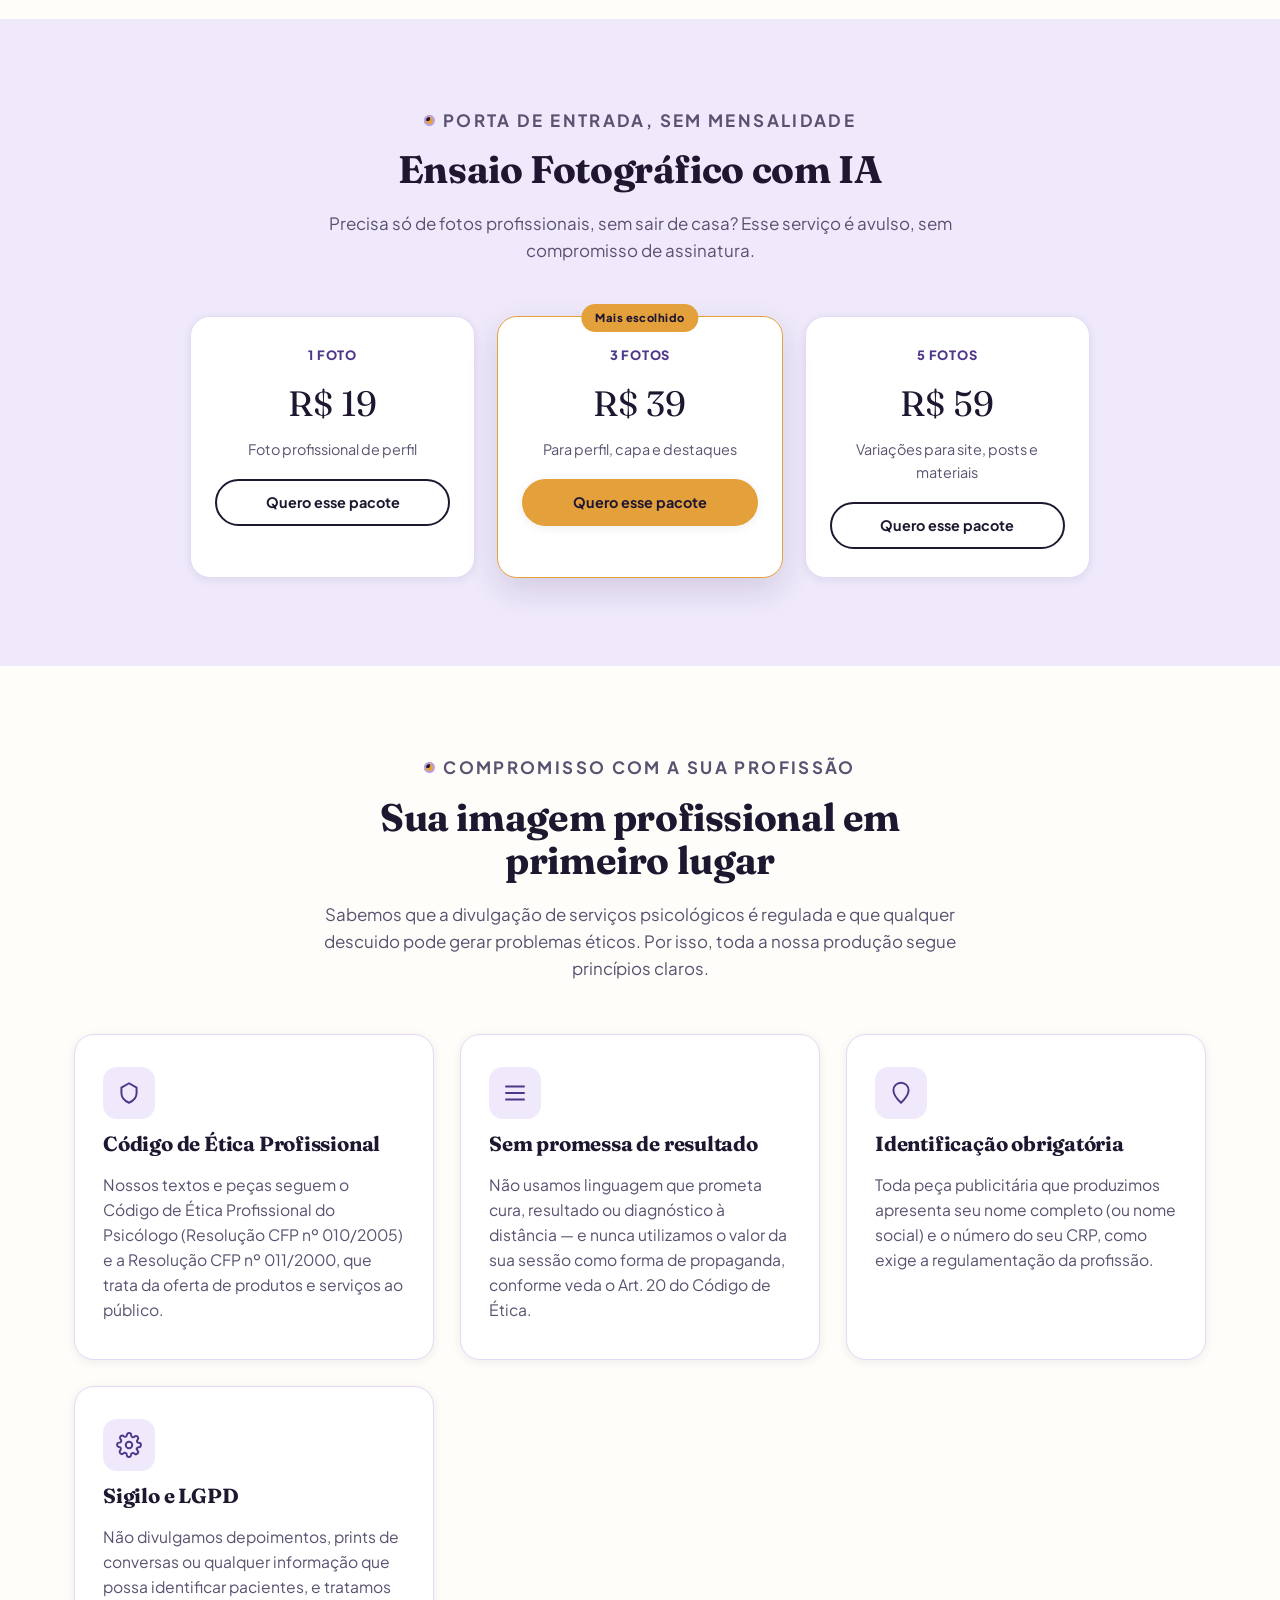
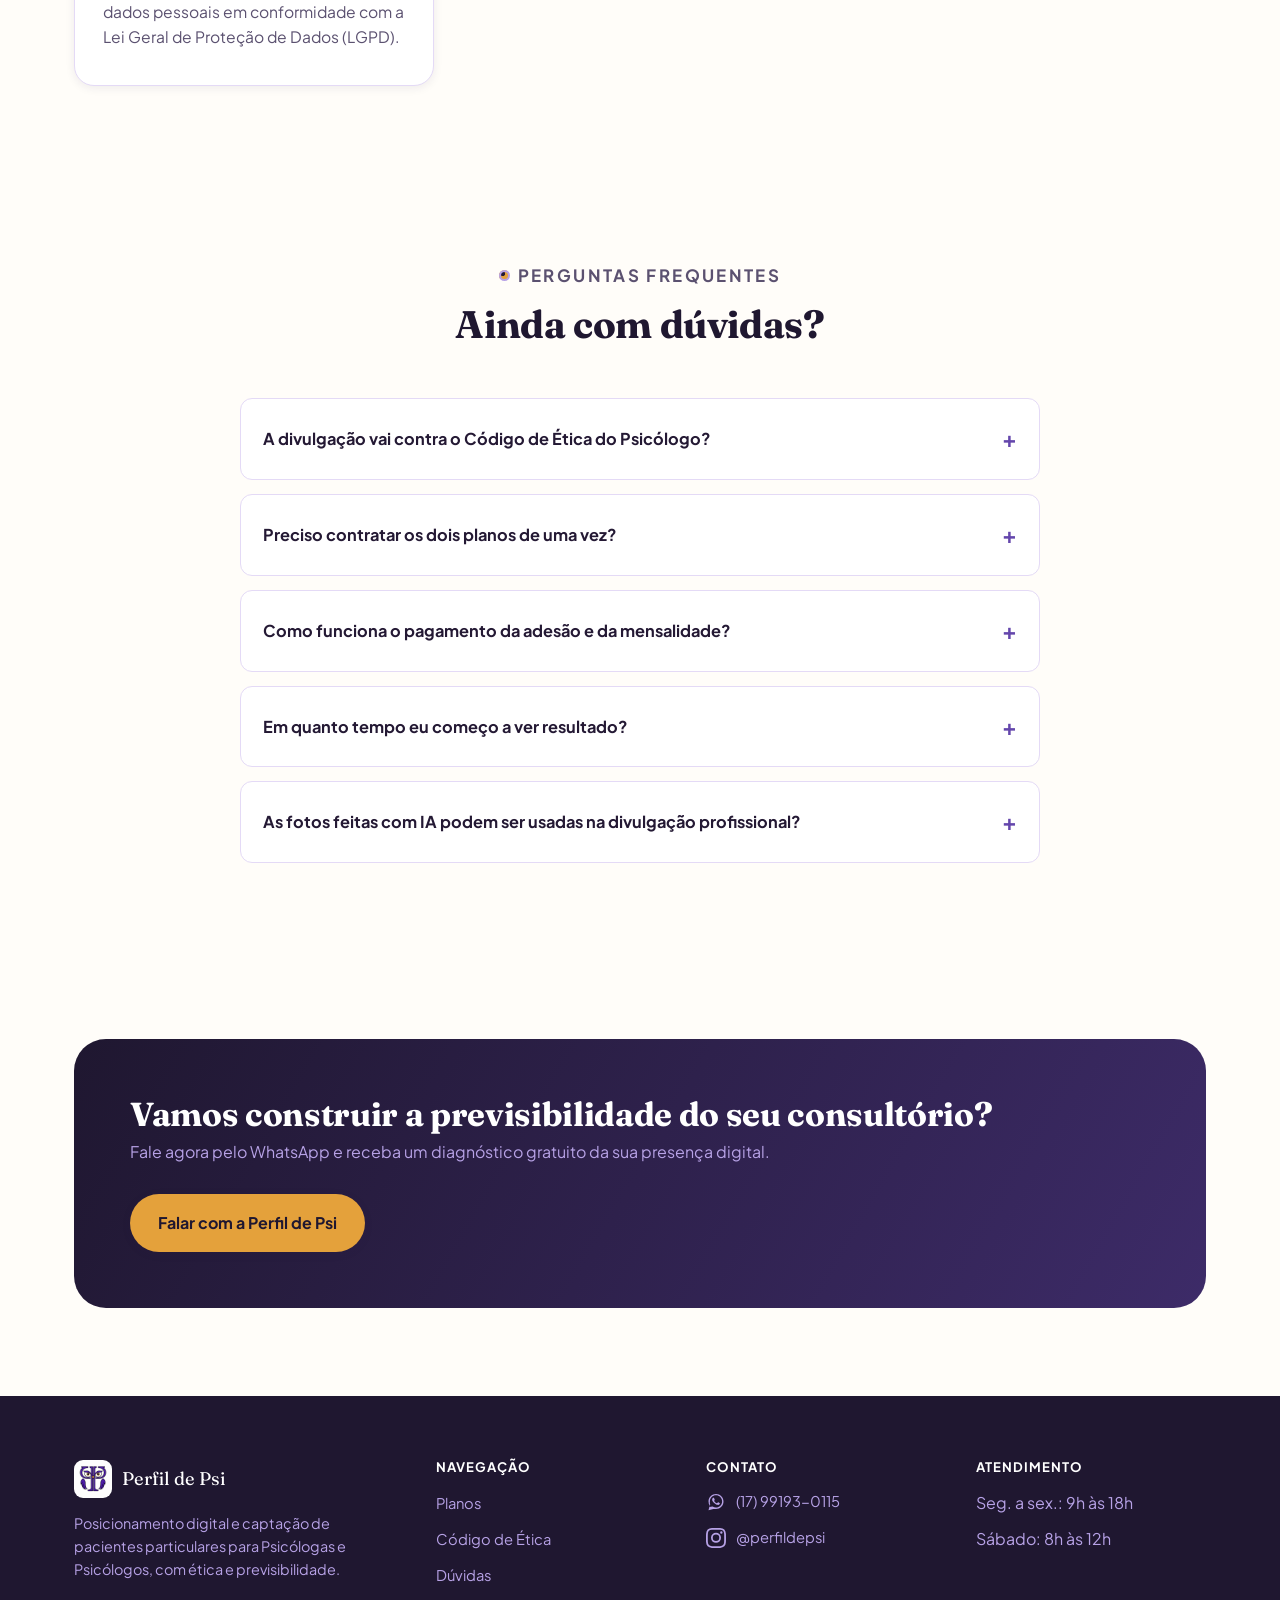
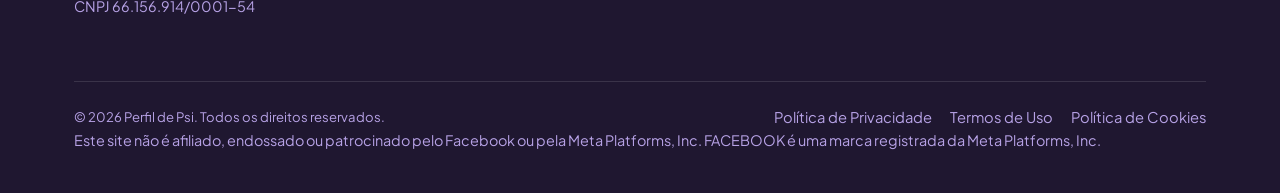
==== commit da28ecab: "12/09" ====
--- a/index.html
+++ b/index.html
@@ -4,7 +4,7 @@
 <meta charset="UTF-8">
 <meta name="viewport" content="width=device-width, initial-scale=1.0">
 <title>Perfil de Psi | Captação de Pacientes Particulares para Psicólogos</title>
-<meta name="description" content="Estrutura validada de captação de pacientes particulares para psicólogas(os): Google Meu Negócio, Google Ads, site profissional e atendimento por IA no WhatsApp — tudo dentro do Código de Ética do CFP.">
+<meta name="description" content="Estrutura validada de captação de pacientes particulares para psicólogas(os): site profissional, Google Meu Negócio, Google Ads e ensaio fotográfico com IA — tudo dentro do Código de Ética do CFP.">
 <link rel="canonical" href="https://perfildepsi.com.br/">
 <meta name="robots" content="index, follow">
 <meta name="author" content="Perfil de Psi">
@@ -13,7 +13,7 @@
 <meta property="og:type" content="website">
 <meta property="og:site_name" content="Perfil de Psi">
 <meta property="og:title" content="Perfil de Psi | Captação de Pacientes Particulares para Psicólogos">
-<meta property="og:description" content="Estrutura validada de captação de pacientes particulares para psicólogas(os): Google Meu Negócio, Google Ads, site profissional e atendimento por IA no WhatsApp.">
+<meta property="og:description" content="Estrutura validada de captação de pacientes particulares para psicólogas(os): site profissional, Google Meu Negócio, Google Ads e ensaio fotográfico com IA.">
 <meta property="og:url" content="https://perfildepsi.com.br/">
 <meta property="og:locale" content="pt_BR">
 <meta property="og:image" content="https://perfildepsi.com.br/assets/logo-512.png">
@@ -34,12 +34,12 @@
   "@id": "https://perfildepsi.com.br/#organizacao",
   "name": "Perfil de Psi",
   "alternateName": "Perfil de Psi — Posicionamento Digital para Psicólogas e Psicólogos",
-  "description": "Agência especializada em posicionamento digital e captação de pacientes particulares para o nicho de Psicologia, oferecendo gestão de Google Meu Negócio, Google Ads, criação de sites, ensaios fotográficos com Inteligência Artificial e atendimento humanizado via WhatsApp com IA.",
+  "description": "Agência especializada em posicionamento digital e captação de pacientes particulares para o nicho de Psicologia, oferecendo site profissional com blog, gestão de Google Meu Negócio, Google Ads e ensaios fotográficos com Inteligência Artificial.",
   "url": "https://perfildepsi.com.br/",
   "logo": "https://perfildepsi.com.br/assets/logo-512.png",
   "image": "https://perfildepsi.com.br/assets/logo-512.png",
   "telephone": "+55-17-99193-0115",
-  "priceRange": "R$19 - R$1990",
+  "priceRange": "R$19 - R$829",
   "address": {
     "@type": "PostalAddress",
     "streetAddress": "R. Antônio Corrêa Gomes, 1543",
@@ -67,11 +67,9 @@
     "https://www.instagram.com/perfildepsi"
   ],
   "makesOffer": [
-    {"@type":"Offer","itemOffered":{"@type":"Service","name":"Gestão de Google Meu Negócio para Psicólogas(os)","description":"Otimização e alimentação semanal da ficha do Google Meu Negócio para alcançar as primeiras posições nas buscas locais."}},
-    {"@type":"Offer","itemOffered":{"@type":"Service","name":"Gestão de Google Ads para Psicólogas(os)","description":"Campanhas de anúncios no Google voltadas à captação ativa de pacientes particulares."}},
-    {"@type":"Offer","itemOffered":{"@type":"Service","name":"Criação de site profissional para consultório de Psicologia","description":"Site personalizado, rápido e com estrutura validada para conversão de visitantes em pacientes."}},
-    {"@type":"Offer","itemOffered":{"@type":"Service","name":"Ensaio fotográfico com Inteligência Artificial para Psicólogas(os)","description":"Fotos profissionais geradas com IA para redes sociais e materiais de divulgação, dentro das normas éticas da profissão."}},
-    {"@type":"Offer","itemOffered":{"@type":"Service","name":"Secretária IA treinada para fechar vendas com agendamento automático","description":"Assistente de atendimento via WhatsApp com Inteligência Artificial, treinado na abordagem da(o) psicóloga(o), que atende, agenda, remarca e faz follow-up de pacientes particulares."}}
+    {"@type":"Offer","itemOffered":{"@type":"Service","name":"Plano Presença Essencial","description":"Site profissional com blog, gestão de Google Meu Negócio com SEO local, blindagem de reputação e gestão de conteúdo semanal para construir autoridade digital a médio e longo prazo."}},
+    {"@type":"Offer","itemOffered":{"@type":"Service","name":"Plano Consultório Cheio","description":"Tudo do Plano Presença Essencial, mais gestão estratégica de Google Ads para captação ativa de pacientes particulares desde o primeiro mês."}},
+    {"@type":"Offer","itemOffered":{"@type":"Service","name":"Ensaio fotográfico com Inteligência Artificial para Psicólogas(os)","description":"Fotos profissionais geradas com IA para redes sociais e materiais de divulgação, dentro das normas éticas da profissão."}}
   ]
 }
 </script>
@@ -87,13 +85,13 @@
     },
     {
       "@type": "Question",
-      "name": "Preciso contratar todos os serviços de uma vez?",
-      "acceptedAnswer": {"@type":"Answer","text":"Não. Você pode começar por um serviço, como a Vitrine no Mapa, e ir ampliando a estrutura conforme sua agenda e seu orçamento permitirem."}
+      "name": "Preciso contratar os dois planos de uma vez?",
+      "acceptedAnswer": {"@type":"Answer","text":"Não. Você pode começar pelo Plano Presença Essencial e migrar para o Consultório Cheio quando fizer sentido para o seu momento e orçamento."}
     },
     {
       "@type": "Question",
-      "name": "A Secretária IA substitui o meu atendimento clínico?",
-      "acceptedAnswer": {"@type":"Answer","text":"De jeito nenhum. Ela cuida apenas da parte administrativa: primeiro contato, dúvidas frequentes, agendamento e follow-up. As sessões continuam sendo só suas."}
+      "name": "Como funciona o pagamento da taxa de adesão e da mensalidade?",
+      "acceptedAnswer": {"@type":"Answer","text":"A taxa de adesão (setup do site) pode ser parcelada em até 12x no cartão. A mensalidade é cobrada no formato de assinatura recorrente, debitada mês a mês, sem reservar o valor total do contrato contra o limite do seu cartão de crédito."}
     },
     {
       "@type": "Question",
@@ -132,7 +130,7 @@
       <ul>
         <li><a href="#planos">Planos</a></li>
         <li><a href="#como-funciona">Como funciona</a></li>
-        <li><a href="#etica">Ética &amp; LGPD</a></li>
+        <li><a href="#etica">Código de Ética</a></li>
         <li><a href="#faq">Dúvidas</a></li>
       </ul>
       <a href="https://wa.me/5517991930115?text=Ol%C3%A1%2C%20quero%20saber%20mais%20sobre%20a%20Perfil%20de%20Psi" class="btn btn-amber btn-sm">Falar no WhatsApp</a>
@@ -146,26 +144,26 @@
 <section class="hero">
   <div class="container hero-grid">
     <div>
-      <p class="eyebrow">Conectando Psis a quem reconhece seu valor</p>
+      <p class="eyebrow">Conectando você, Psi, a quem reconhece o seu verdadeiro valor.</p>
       <h1>Pacientes particulares, <span class="accent">todo mês</span>, sem depender de convênio ou indicação.</h1>
       <p class="hero-sub">A Perfil de Psi constrói, para Psicólogas(os), a estrutura completa de presença digital: você é encontrada(o) no Google, atendida(o) com agilidade no WhatsApp e reconhecida(o) como referência — mantendo a seriedade e a ética que a sua profissão exige.</p>
       <div class="hero-ctas">
         <a href="https://wa.me/5517991930115?text=Ol%C3%A1%2C%20quero%20montar%20minha%20estrutura%20de%20capta%C3%A7%C3%A3o%20de%20pacientes" class="btn btn-amber">Quero captar mais pacientes</a>
         <a href="#planos" class="btn btn-ghost">Ver os serviços</a>
       </div>
-      <p style="font-size:.78rem;color:var(--ink-soft);margin-top:-16px;margin-bottom:22px;">Ao iniciar o atendimento via WhatsApp, você declara que leu e concorda com nossa <a href="/politica-de-privacidade.html" style="color:var(--lilac-700);font-weight:600;">Política de Privacidade</a>.</p>
       <div class="hero-trust">
         <span><span class="dot"></span>Alinhado ao Código de Ética do Psicólogo</span>
         <span><span class="dot"></span>Foco em gerar previsibilidade</span>
         <span><span class="dot"></span>Estrutura exclusiva para Psicólogas(os)</span>
       </div>
     </div>
-    <div class="hero-art">
-      <img src="/assets/hero-coruja-psicologa.jpg" alt="Ilustração de uma coruja lilás vestida como psicóloga, de óculos e jaleco com o símbolo Psi, segurando uma agenda cheia de horários de pacientes marcados" loading="eager" width="1024" height="1024">
-      <p class="hero-art-caption">A Perfil de Psi é especialista na captação de pacientes particulares para Psicólogas(os), conectando quem busca ajuda diretamente ao seu WhatsApp.</p>
-    </div>
-  </div>
-</section>
+    <div class="hero-video-wrap">
+      <blockquote class="instagram-media" data-instgrm-permalink="https://www.instagram.com/reel/DdKxMlNR0ub/?utm_source=ig_embed&amp;utm_campaign=loading" data-instgrm-version="14" style=" background:#FFF; border:0; border-radius:3px; box-shadow:0 0 1px 0 rgba(0,0,0,0.5),0 1px 10px 0 rgba(0,0,0,0.15); margin: 1px; max-width:540px; min-width:326px; padding:0; width:99.375%; width:-webkit-calc(100% - 2px); width:calc(100% - 2px);"><div style="padding:16px;"> <a href="https://www.instagram.com/reel/DdKxMlNR0ub/?utm_source=ig_embed&amp;utm_campaign=loading" style=" background:#FFFFFF; line-height:0; padding:0 0; text-align:center; text-decoration:none; width:100%;" target="_blank"> <div style=" display: flex; flex-direction: row; align-items: center;"> <div style="background-color: #F4F4F4; border-radius: 50%; flex-grow: 0; height: 40px; margin-right: 14px; width: 40px;"></div> <div style="display: flex; flex-direction: column; flex-grow: 1; justify-content: center;"> <div style=" background-color: #F4F4F4; border-radius: 4px; flex-grow: 0; height: 14px; margin-bottom: 6px; width: 100px;"></div> <div style=" background-color: #F4F4F4; border-radius: 4px; flex-grow: 0; height: 14px; width: 60px;"></div></div></div><div style="padding: 19% 0;"></div> <div style="display:block; height:50px; margin:0 auto 12px; width:50px;"><svg width="50px" height="50px" viewBox="0 0 60 60" version="1.1" xmlns="https://www.w3.org/2000/svg" xmlns:xlink="https://www.w3.org/1999/xlink"><g stroke="none" stroke-width="1" fill="none" fill-rule="evenodd"><g transform="translate(-511.000000, -20.000000)" fill="#000000"><g><path d="M556.869,30.41 C554.814,30.41 553.148,32.076 553.148,34.131 C553.148,36.186 554.814,37.852 556.869,37.852 C558.924,37.852 560.59,36.186 560.59,34.131 C560.59,32.076 558.924,30.41 556.869,30.41 M541,60.657 C535.114,60.657 530.342,55.887 530.342,50 C530.342,44.114 535.114,39.342 541,39.342 C546.887,39.342 551.658,44.114 551.658,50 C551.658,55.887 546.887,60.657 541,60.657 M541,33.886 C532.1,33.886 524.886,41.1 524.886,50 C524.886,58.899 532.1,66.113 541,66.113 C549.9,66.113 557.115,58.899 557.115,50 C557.115,41.1 549.9,33.886 541,33.886 M565.378,62.101 C565.244,65.022 564.756,66.606 564.346,67.663 C563.803,69.06 563.154,70.057 562.106,71.106 C561.058,72.155 560.06,72.803 558.662,73.347 C557.607,73.757 556.021,74.244 553.102,74.378 C549.944,74.521 548.997,74.552 541,74.552 C533.003,74.552 532.056,74.521 528.898,74.378 C525.979,74.244 524.393,73.757 523.338,73.347 C521.94,72.803 520.942,72.155 519.894,71.106 C518.846,70.057 518.197,69.06 517.654,67.663 C517.244,66.606 516.755,65.022 516.623,62.101 C516.479,58.943 516.448,57.996 516.448,50 C516.448,42.003 516.479,41.056 516.623,37.899 C516.755,34.978 517.244,33.391 517.654,32.338 C518.197,30.938 518.846,29.942 519.894,28.894 C520.942,27.846 521.94,27.196 523.338,26.654 C524.393,26.244 525.979,25.756 528.898,25.623 C532.057,25.479 533.004,25.448 541,25.448 C548.997,25.448 549.943,25.479 553.102,25.623 C556.021,25.756 557.607,26.244 558.662,26.654 C560.06,27.196 561.058,27.846 562.106,28.894 C563.154,29.942 563.803,30.938 564.346,32.338 C564.756,33.391 565.244,34.978 565.378,37.899 C565.522,41.056 565.552,42.003 565.552,50 C565.552,57.996 565.522,58.943 565.378,62.101 M570.82,37.631 C570.674,34.438 570.167,32.258 569.425,30.349 C568.659,28.377 567.633,26.702 565.965,25.035 C564.297,23.368 562.623,22.342 560.652,21.575 C558.743,20.834 556.562,20.326 553.369,20.18 C550.169,20.033 549.148,20 541,20 C532.853,20 531.831,20.033 528.631,20.18 C525.438,20.326 523.257,20.834 521.349,21.575 C519.376,22.342 517.703,23.368 516.035,25.035 C514.368,26.702 513.342,28.377 512.574,30.349 C511.834,32.258 511.326,34.438 511.181,37.631 C511.035,40.831 511,41.851 511,50 C511,58.147 511.035,59.17 511.181,62.369 C511.326,65.562 511.834,67.743 512.574,69.651 C513.342,71.625 514.368,73.296 516.035,74.965 C517.703,76.634 519.376,77.658 521.349,78.425 C523.257,79.167 525.438,79.673 528.631,79.82 C531.831,79.965 532.853,80.001 541,80.001 C549.148,80.001 550.169,79.965 553.369,79.82 C556.562,79.673 558.743,79.167 560.652,78.425 C562.623,77.658 564.297,76.634 565.965,74.965 C567.633,73.296 568.659,71.625 569.425,69.651 C570.167,67.743 570.674,65.562 570.82,62.369 C570.966,59.17 571,58.147 571,50 C571,41.851 570.966,40.831 570.82,37.631"></path></g></g></g></svg></div><div style="padding-top: 8px;"> <div style=" color:#3897f0; font-family:Arial,sans-serif; font-size:14px; font-style:normal; font-weight:550; line-height:18px;">Ver esse post no Instagram</div></div><div style="padding: 12.5% 0;"></div> <div style="display: flex; flex-direction: row; margin-bottom: 14px; align-items: center;"><div> <div style="background-color: #F4F4F4; border-radius: 50%; height: 12.5px; width: 12.5px; transform: translateX(0px) translateY(7px);"></div> <div style="background-color: #F4F4F4; height: 12.5px; transform: rotate(-45deg) translateX(3px) translateY(1px); width: 12.5px; flex-grow: 0; margin-right: 14px; margin-left: 2px;"></div> <div style="background-color: #F4F4F4; border-radius: 50%; height: 12.5px; width: 12.5px; transform: translateX(9px) translateY(-18px);"></div></div><div style="margin-left: 8px;"> <div style=" background-color: #F4F4F4; border-radius: 50%; flex-grow: 0; height: 20px; width: 20px;"></div> <div style=" width: 0; height: 0; border-top: 2px solid transparent; border-left: 6px solid #f4f4f4; border-bottom: 2px solid transparent; transform: translateX(16px) translateY(-4px) rotate(30deg)"></div></div><div style="margin-left: auto;"> <div style=" width: 0px; border-top: 8px solid #F4F4F4; border-right: 8px solid transparent; transform: translateY(16px);"></div> <div style=" background-color: #F4F4F4; flex-grow: 0; height: 12px; width: 16px; transform: translateY(-4px);"></div> <div style=" width: 0; height: 0; border-top: 8px solid #F4F4F4; border-left: 8px solid transparent; transform: translateY(-4px) translateX(8px);"></div></div></div> <div style="display: flex; flex-direction: column; flex-grow: 1; justify-content: center; margin-bottom: 24px;"> <div style=" background-color: #F4F4F4; border-radius: 4px; flex-grow: 0; height: 14px; margin-bottom: 6px; width: 224px;"></div> <div style=" background-color: #F4F4F4; border-radius: 4px; flex-grow: 0; height: 14px; width: 144px;"></div></div></a><p style=" color:#c9c8cd; font-family:Arial,sans-serif; font-size:14px; line-height:17px; margin-bottom:0; margin-top:8px; overflow:hidden; padding:8px 0 7px; text-align:center; text-overflow:ellipsis; white-space:nowrap;"><a href="https://www.instagram.com/reel/DdKxMlNR0ub/?utm_source=ig_embed&amp;utm_campaign=loading" style=" color:#c9c8cd; font-family:Arial,sans-serif; font-size:14px; font-style:normal; font-weight:normal; line-height:17px; text-decoration:none;" target="_blank">Um post compartilhado por Perfil de Psi • Conectando Psis a quem reconhece seu valor. (@perfildepsi)</a></p></div></blockquote>
+      <p class="hero-video-caption">A Perfil de Psi é especialista na captação de pacientes particulares para Psicólogas(os), conectando quem busca ajuda diretamente ao seu WhatsApp.</p>
+    </div>
+  </div>
+</section>
+<script async src="//www.instagram.com/embed.js"></script>
 
 <!-- DORES -->
 <section class="section-lilac" aria-labelledby="dores-titulo" style="padding:56px 0;">
@@ -192,61 +190,62 @@
   <div class="container">
     <div class="section-head">
       <p class="eyebrow">Planos</p>
-      <h2 id="planos-titulo">Um sistema para cada momento do seu consultório</h2>
-      <p>Sem tabela genérica: fale com a gente e ajustamos os detalhes ao seu momento atual.</p>
+      <h2 id="planos-titulo">Escolha o momento do seu consultório</h2>
+      <p>Taxa de adesão parcelável em até 12x, mais uma assinatura mensal que cabe no seu bolso todo mês — sem comprometer o limite total do seu cartão de uma vez.</p>
     </div>
 
     <div class="pricing-grid">
 
-      <!-- PRESENÇA -->
+      <!-- PRESENÇA ESSENCIAL -->
       <div class="price-card">
-        <h3>Plano Presença</h3>
-        <p class="price-for">Para estruturar sua autoridade digital do zero.</p>
+        <h3>Presença Essencial</h3>
+        <p class="price-for">O alicerce: construa autoridade e seja encontrada organicamente pelo paciente certo.</p>
         <ul class="price-checklist">
-          <li>Otimização de Perfil da Empresa no Google (Google Maps)</li>
-          <li>Criação de Site/Landing Page de alta conversão</li>
-          <li>Pacote de Retratos Profissionais gerados com Inteligência Artificial</li>
-          <li>Revisão de posicionamento 100% alinhada ao Código de Ética do CFP</li>
+          <li>Site profissional com blog — sua recepção digital 24h, rápido e feito para filtrar curiosos</li>
+          <li>Gestão de Google Meu Negócio: SEO local, 1 post estratégico e 1 foto nova de estúdio por semana</li>
+          <li>Blindagem de reputação — só avaliações positivas vão ao ar</li>
+          <li>Gestão de conteúdo do blog: 1 artigo otimizado para SEO por semana</li>
+          <li class="is-inherit">Bônus: pack de 5 fotos profissionais com IA + Social Media Essencial (1 post/semana no Instagram, LinkedIn e Substack, com arte e legenda)</li>
         </ul>
-        <a href="https://wa.me/5517991930115?text=Quero%20saber%20mais%20sobre%20o%20Plano%20Presen%C3%A7a" class="btn btn-amber btn-block">Falar sobre o Plano Presença</a>
-      </div>
-
-      <!-- CAPTAÇÃO (destaque) -->
+        <div class="plan-price-row" style="margin:8px 0 18px;">
+          <p style="color:var(--lilac-300);font-size:.82rem;margin:0;">Adesão (setup)</p>
+          <p style="color:#fff;font-family:var(--font-display);font-size:1.5rem;margin:0 0 8px;">R$ 490 <small style="font-family:var(--font-body);font-size:.55em;color:var(--lilac-300);font-weight:600;">em até 12x no cartão</small></p>
+          <p style="color:var(--lilac-300);font-size:.82rem;margin:0;">Assinatura mensal</p>
+          <p style="color:#fff;font-family:var(--font-display);font-size:1.5rem;margin:0;">R$ 339<small style="font-family:var(--font-body);font-size:.55em;color:var(--lilac-300);font-weight:600;">/mês</small></p>
+        </div>
+        <a href="https://wa.me/5517991930115?text=Quero%20saber%20mais%20sobre%20o%20Plano%20Presen%C3%A7a%20Essencial" class="btn btn-amber btn-block">Falar sobre o Presença Essencial</a>
+      </div>
+
+      <!-- CONSULTÓRIO CHEIO (destaque) -->
       <div class="price-card is-ideal">
-        <span class="price-badge">Mais escolhido</span>
-        <h3>Plano Captação</h3>
-        <p class="price-for">Pacientes particulares todo mês, sem depender de convênio ou indicação.</p>
+        <span class="price-badge">Recomendado</span>
+        <h3>Consultório Cheio</h3>
+        <p class="price-for">A aceleração: apareça no topo do Google no momento em que alguém busca ajuda.</p>
         <ul class="price-checklist">
-          <li class="is-inherit">Tudo do Plano Presença, mais:</li>
-          <li>Gestão estratégica de anúncios no Google Ads</li>
-          <li>Foco exclusivo em pacientes particulares de alto valor</li>
-          <li>Monitoramento de métricas de conversão</li>
-          <li>Suporte estratégico para dúvidas e alinhamentos</li>
+          <li class="is-inherit">Tudo do Presença Essencial, mais:</li>
+          <li>Gestão estratégica de Google Ads — campanhas de alta conversão para os termos da sua abordagem (TCC, Psicanálise etc.)</li>
+          <li>Captação ativa de pacientes particulares desde o primeiro mês, sem depender de convênio ou indicação</li>
         </ul>
-        <a href="https://wa.me/5517991930115?text=Quero%20saber%20mais%20sobre%20o%20Plano%20Capta%C3%A7%C3%A3o" class="btn btn-amber btn-block">Falar sobre o Plano Captação</a>
-      </div>
-
-      <!-- AUTOMAÇÃO -->
-      <div class="price-card">
-        <h3>Plano Automação</h3>
-        <p class="price-for">Cuidar de pacientes é sua vocação. O marketing e os agendamentos, a gente automatiza.</p>
-        <ul class="price-checklist">
-          <li class="is-inherit">Tudo do Plano Captação, mais:</li>
-          <li>Recepcionista IA exclusiva operando 24/7 no WhatsApp</li>
-          <li>Triagem empática e agendamento de consultas 100% automatizado</li>
-          <li>Integração total com Google Workspace (Cloud, Calendar, etc.)</li>
-          <li>Conformidade rigorosa com a LGPD e privacidade de dados dos pacientes</li>
-        </ul>
-        <a href="https://wa.me/5517991930115?text=Quero%20saber%20mais%20sobre%20o%20Plano%20Automa%C3%A7%C3%A3o" class="btn btn-amber btn-block">Falar sobre o Plano Automação</a>
-      </div>
-
-    </div>
-
-    <p style="text-align:center;margin-top:24px;color:var(--lilac-300);font-size:.8rem;">
-      Ao clicar em qualquer botão acima, você será redirecionada(o) ao WhatsApp e declara que leu e concorda com nossa <a href="/politica-de-privacidade.html" style="color:var(--amber-300);font-weight:600;">Política de Privacidade</a>.
-    </p>
-
-    <p style="text-align:center;margin-top:16px;color:var(--lilac-300);font-size:.92rem;">
+        <div class="plan-price-row" style="margin:8px 0 18px;">
+          <p style="color:var(--lilac-300);font-size:.82rem;margin:0;">Adesão (setup)</p>
+          <p style="color:#fff;font-family:var(--font-display);font-size:1.5rem;margin:0 0 8px;">R$ 490 <small style="font-family:var(--font-body);font-size:.55em;color:var(--lilac-300);font-weight:600;">em até 12x no cartão</small></p>
+          <p style="color:var(--lilac-300);font-size:.82rem;margin:0;">Assinatura mensal</p>
+          <p style="color:#fff;font-family:var(--font-display);font-size:1.5rem;margin:0;">R$ 829<small style="font-family:var(--font-body);font-size:.55em;color:var(--lilac-300);font-weight:600;">/mês</small></p>
+        </div>
+        <a href="https://wa.me/5517991930115?text=Quero%20saber%20mais%20sobre%20o%20Plano%20Consult%C3%B3rio%20Cheio" class="btn btn-amber btn-block">Falar sobre o Consultório Cheio</a>
+      </div>
+
+    </div>
+
+    <div class="longterm-callout">
+      <svg viewBox="0 0 24 24" fill="none" stroke="currentColor" stroke-width="1.8"><path d="M12 2v4M12 18v4M4.93 4.93l2.83 2.83M16.24 16.24l2.83 2.83M2 12h4M18 12h4M4.93 19.07l2.83-2.83M16.24 7.76l2.83-2.83"/><circle cx="12" cy="12" r="4"/></svg>
+      <div>
+        <h3>Por que blog, Google Meu Negócio e redes sociais, toda semana?</h3>
+        <p>Anúncio gera contato hoje; conteúdo constrói autoridade que continua trazendo pacientes daqui a um ano. Cada artigo de blog, cada post no Google, no LinkedIn, no Instagram e no Substack é um tijolo a mais na sua vitrine digital — alimentados com constância, eles compõem sua reputação orgânica no longo prazo, o tipo de resultado que nenhum anúncio pago sozinho constrói.</p>
+      </div>
+    </div>
+
+    <p style="text-align:center;margin-top:24px;color:var(--lilac-300);font-size:.92rem;">
       Gostaria de personalizar a sua maneira?
       <a href="https://wa.me/5517991930115?text=Tenho%20uma%20necessidade%20espec%C3%ADfica%20e%20quero%20saber%20mais" style="color:var(--amber-300);font-weight:700;">Fale com a gente →</a>
     </p>
@@ -274,12 +273,43 @@
       <div class="step">
         <div class="step-num" aria-hidden="true"></div>
         <h3>Implementação</h3>
-        <p>Colocamos no ar sua ficha, site, campanhas e/ou a Secretária IA, sempre dentro das normas éticas.</p>
+        <p>Colocamos no ar sua ficha, site e campanhas, sempre dentro das normas éticas.</p>
       </div>
       <div class="step">
         <div class="step-num" aria-hidden="true"></div>
         <h3>Gestão contínua</h3>
         <p>Acompanhamos, ajustamos e mantemos tudo funcionando mês após mês.</p>
+      </div>
+    </div>
+  </div>
+</section>
+
+<!-- FOTOS AVULSAS -->
+<section class="section-lilac" aria-labelledby="fotos-titulo">
+  <div class="container">
+    <div class="section-head">
+      <p class="eyebrow">Porta de entrada, sem mensalidade</p>
+      <h2 id="fotos-titulo">Ensaio Fotográfico com IA</h2>
+      <p>Precisa só de fotos profissionais, sem sair de casa? Esse serviço é avulso, sem compromisso de assinatura.</p>
+    </div>
+    <div class="grid-packs">
+      <div class="pack-card">
+        <p class="pack-name">1 foto</p>
+        <p class="pack-price">R$ 19</p>
+        <p class="pack-desc">Foto profissional de perfil</p>
+        <a href="https://wa.me/5517991930115?text=Quero%20o%20ensaio%20de%201%20foto%20profissional" class="btn btn-ghost btn-sm btn-block">Quero esse pacote</a>
+      </div>
+      <div class="pack-card is-popular">
+        <p class="pack-name">3 fotos</p>
+        <p class="pack-price">R$ 39</p>
+        <p class="pack-desc">Para perfil, capa e destaques</p>
+        <a href="https://wa.me/5517991930115?text=Quero%20o%20ensaio%20de%203%20fotos%20profissionais" class="btn btn-amber btn-sm btn-block">Quero esse pacote</a>
+      </div>
+      <div class="pack-card">
+        <p class="pack-name">5 fotos</p>
+        <p class="pack-price">R$ 59</p>
+        <p class="pack-desc">Variações para site, posts e materiais</p>
+        <a href="https://wa.me/5517991930115?text=Quero%20o%20ensaio%20de%205%20fotos%20profissionais" class="btn btn-ghost btn-sm btn-block">Quero esse pacote</a>
       </div>
     </div>
   </div>
@@ -331,12 +361,12 @@
         <p>Não. Divulgar seus serviços é permitido e regulamentado pelo CFP. O que não é permitido é prometer resultados, usar preço como propaganda ou expor pacientes. Toda a nossa comunicação é construída dentro dessas regras.</p>
       </details>
       <details>
-        <summary>Preciso contratar todos os serviços de uma vez?</summary>
-        <p>Não. Você pode começar por um serviço, como a Vitrine no Mapa, e ir ampliando a estrutura conforme sua agenda e seu orçamento permitirem.</p>
+        <summary>Preciso contratar os dois planos de uma vez?</summary>
+        <p>Não. Você pode começar pelo Presença Essencial e migrar para o Consultório Cheio quando fizer sentido para o seu momento e orçamento.</p>
       </details>
       <details>
-        <summary>A Secretária IA substitui o meu atendimento clínico?</summary>
-        <p>De jeito nenhum. Ela cuida apenas da parte administrativa: primeiro contato, dúvidas frequentes, agendamento e follow-up. As sessões continuam sendo só suas.</p>
+        <summary>Como funciona o pagamento da adesão e da mensalidade?</summary>
+        <p>A taxa de adesão (setup do site) pode ser parcelada em até 12x no cartão. A mensalidade é cobrada como assinatura recorrente, debitada mês a mês — sem reservar o valor total do contrato contra o limite do seu cartão de crédito de uma vez.</p>
       </details>
       <details>
         <summary>Em quanto tempo eu começo a ver resultado?</summary>
@@ -344,7 +374,7 @@
       </details>
       <details>
         <summary>As fotos feitas com IA podem ser usadas na divulgação profissional?</summary>
-        <p>Sim, desde que representem sua imagem de forma fiel e profissional — é exatamente assim que produzimos os Retratos Autênticos.</p>
+        <p>Sim, desde que representem sua imagem de forma fiel e profissional — é exatamente assim que produzimos o Ensaio Fotográfico com IA.</p>
       </details>
     </div>
   </div>
@@ -357,7 +387,6 @@
       <div>
         <h2 id="cta-final-titulo">Vamos construir a previsibilidade do seu consultório?</h2>
         <p>Fale agora pelo WhatsApp e receba um diagnóstico gratuito da sua presença digital.</p>
-        <p style="font-size:.76rem;color:var(--lilac-300);margin-top:8px;margin-bottom:0;">Ao continuar, você concorda com nossa <a href="/politica-de-privacidade.html" style="color:var(--amber-300);">Política de Privacidade</a>.</p>
       </div>
       <a href="https://wa.me/5517991930115?text=Ol%C3%A1%2C%20quero%20um%20diagn%C3%B3stico%20da%20minha%20presen%C3%A7a%20digital" class="btn btn-amber">Falar com a Perfil de Psi</a>
     </div>
@@ -381,7 +410,7 @@
         <h4>Navegação</h4>
         <ul>
           <li><a href="#planos">Planos</a></li>
-          <li><a href="#etica">Ética &amp; LGPD</a></li>
+          <li><a href="#etica">Código de Ética</a></li>
           <li><a href="#faq">Dúvidas</a></li>
         </ul>
       </div>
--- a/assets/style.css
+++ b/assets/style.css
@@ -30,7 +30,6 @@
   --radius-md:20px;
   --radius-lg:32px;
   --font-display:"Fraunces", "Iowan Old Style", Georgia, serif;
-  --font-logo:"Berkshire Swash", "Fraunces", cursive;
   --font-body:"Plus Jakarta Sans", -apple-system, BlinkMacSystemFont, "Segoe UI", sans-serif;
   --maxw:1180px;
 }
@@ -105,15 +104,21 @@
 /* ---------- Header ---------- */
 .site-header{
   position:sticky;top:0;z-index:50;
+  border-bottom:1px solid var(--line);
+  isolation:isolate;
+}
+.site-header::before{
+  content:"";
+  position:absolute;inset:0;
   background:rgba(255,253,249,.88);
   backdrop-filter:saturate(160%) blur(10px);
-  border-bottom:1px solid var(--line);
+  z-index:-1;
 }
 .header-inner{display:flex;align-items:center;justify-content:space-between;gap:24px;padding:14px 24px;}
 .brand{display:flex;align-items:center;gap:12px;text-decoration:none;}
 .brand img{width:44px;height:44px;border-radius:10px;}
-.brand-word{font-family:var(--font-logo);font-weight:400;font-size:1.5rem;color:var(--lilac-950);letter-spacing:0;line-height:1;}
-.brand-word em{font-style:normal;color:var(--lilac-600);}
+.brand-word{font-family:var(--font-display);font-weight:600;font-size:1.32rem;color:var(--lilac-950);letter-spacing:-.01em;}
+.brand-word em{font-style:italic;color:var(--lilac-600);}
 .main-nav{display:flex;align-items:center;gap:30px;}
 .main-nav ul{list-style:none;display:flex;gap:26px;margin:0;padding:0;}
 .main-nav a{text-decoration:none;font-weight:600;font-size:.95rem;color:var(--ink-soft);transition:color .15s;}
@@ -133,7 +138,7 @@
 }
 .hero-grid{display:grid;grid-template-columns:1.05fr .95fr;gap:56px;align-items:center;}
 .hero h1{font-size:clamp(2.3rem,4.2vw,3.6rem);}
-.hero h1 .accent{color:var(--lilac-600);font-style:italic;font-optical-sizing:none;font-variation-settings:"opsz" 60,"wght" 500;}
+.hero h1 .accent{color:var(--lilac-600);font-style:italic;}
 .hero-sub{font-size:1.14rem;color:var(--ink-soft);max-width:52ch;margin-bottom:28px;}
 .hero-ctas{display:flex;flex-wrap:wrap;gap:14px;margin-bottom:28px;}
 .hero-trust{display:flex;flex-wrap:wrap;gap:10px 22px;font-size:.88rem;color:var(--ink-soft);font-weight:600;}
@@ -356,7 +361,7 @@
 .footer-grid{display:grid;grid-template-columns:1.4fr 1fr 1fr 1fr;gap:40px;margin-bottom:48px;}
 .footer-brand{display:flex;align-items:center;gap:10px;margin-bottom:14px;}
 .footer-brand img{width:38px;height:38px;border-radius:9px;}
-.footer-brand span{font-family:var(--font-logo);font-weight:400;color:var(--white);font-size:1.35rem;}
+.footer-brand span{font-family:var(--font-display);color:var(--white);font-size:1.15rem;}
 .site-footer p{font-size:.9rem;color:var(--lilac-300);}
 .site-footer h4{color:var(--white);font-family:var(--font-body);font-size:.82rem;letter-spacing:.08em;text-transform:uppercase;margin-bottom:16px;}
 .site-footer ul{list-style:none;margin:0;padding:0;display:flex;flex-direction:column;gap:10px;}
@@ -368,7 +373,6 @@
 .footer-social a:hover svg{color:var(--amber-300);}
 .footer-bottom{border-top:1px solid rgba(255,255,255,.12);padding-top:24px;display:flex;flex-wrap:wrap;gap:14px;justify-content:space-between;font-size:.82rem;color:var(--lilac-300)/70;}
 .footer-bottom .legal-links{display:flex;gap:18px;flex-wrap:wrap;}
-.fb-disclaimer{font-size:.74rem;color:rgba(183,162,230,.55);text-align:center;margin:22px auto 0;max-width:680px;line-height:1.5;}
 
 /* ---------- WhatsApp float button ---------- */
 .wa-float{
@@ -455,7 +459,7 @@
 }
 
 /* ---------- Planos em 3 colunas (pricing cards) ---------- */
-.pricing-grid{display:grid;grid-template-columns:repeat(3,1fr);gap:24px;align-items:stretch;}
+.pricing-grid{display:grid;grid-template-columns:repeat(2,1fr);gap:28px;align-items:stretch;max-width:880px;margin:0 auto;}
 .price-card{
   background:var(--lilac-950);border:1px solid rgba(255,255,255,.12);border-radius:var(--radius-lg);
   padding:36px 30px;color:var(--lilac-100);display:flex;flex-direction:column;gap:18px;position:relative;
@@ -477,6 +481,32 @@
   .pricing-grid{grid-template-columns:1fr;gap:40px;}
   .price-card.is-ideal{order:-1;}
 }
+
+/* ---------- Fotos avulsas (porta de entrada) ---------- */
+.grid-packs{display:grid;grid-template-columns:repeat(auto-fit,minmax(220px,1fr));gap:22px;max-width:900px;margin:0 auto;}
+.pack-card{background:var(--white);border:1px solid var(--line);border-radius:var(--radius-md);padding:28px 24px;text-align:center;box-shadow:var(--shadow-sm);}
+.pack-card .pack-name{font-weight:800;color:var(--lilac-700);font-size:.8rem;letter-spacing:.06em;text-transform:uppercase;margin-bottom:10px;}
+.pack-card .pack-price{font-family:var(--font-display);font-size:2.2rem;color:var(--lilac-950);margin-bottom:6px;}
+.pack-card .pack-desc{color:var(--ink-soft);font-size:.9rem;margin-bottom:18px;}
+.pack-card.is-popular{border-color:var(--amber-500);position:relative;box-shadow:var(--shadow-md);}
+.pack-card.is-popular::before{
+  content:"Mais escolhido";position:absolute;top:-13px;left:50%;transform:translateX(-50%);
+  background:var(--amber-500);color:var(--lilac-950);font-size:.7rem;font-weight:800;
+  padding:5px 14px;border-radius:999px;letter-spacing:.04em;
+}
+
+/* ---------- Callout de valor a longo prazo ---------- */
+.longterm-callout{
+  max-width:880px;margin:36px auto 0;background:var(--lilac-100);border:1px solid var(--lilac-300);
+  border-radius:var(--radius-md);padding:26px 30px;display:flex;gap:18px;align-items:flex-start;
+}
+.longterm-callout svg{width:28px;height:28px;flex:none;color:var(--lilac-700);margin-top:2px;}
+.longterm-callout h3{font-size:1.05rem;margin-bottom:6px;color:var(--lilac-950);}
+.longterm-callout p{color:var(--ink-soft);font-size:.92rem;margin:0;}
+
+/* ---------- Instagram embed no hero ---------- */
+.hero-video-wrap{max-width:400px;margin:0 auto;}
+.hero-video-caption{color:var(--ink-soft);font-size:.92rem;text-align:center;margin-top:16px;padding:0;}
 
 /* ---------- Legal pages ---------- */
 .legal-page{padding:64px 0 100px;}
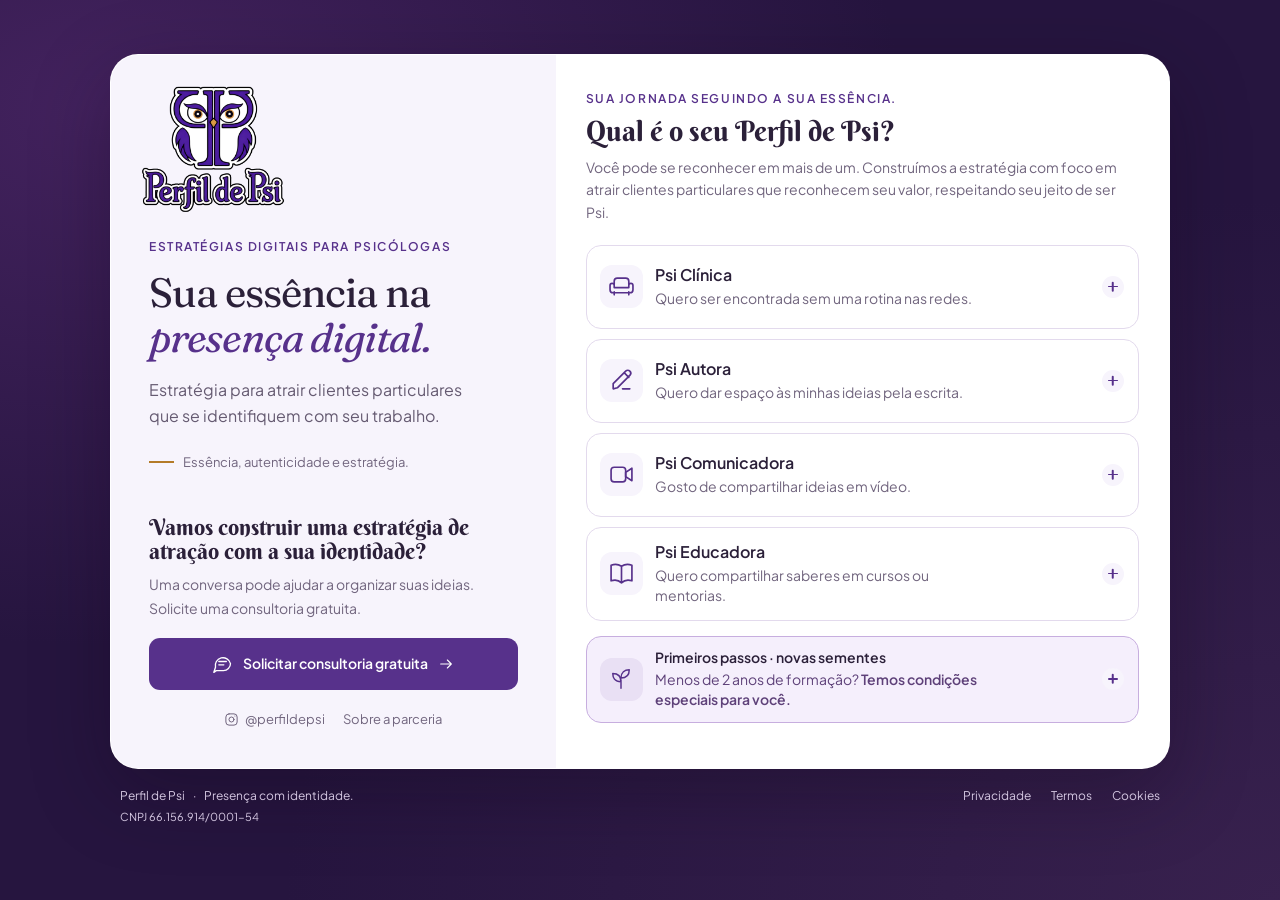
==== commit bee44484: "17/09" ====
--- a/index.html
+++ b/index.html
@@ -1,457 +1,187 @@
-<!DOCTYPE html>
+<!doctype html>
 <html lang="pt-BR">
 <head>
-<meta charset="UTF-8">
-<meta name="viewport" content="width=device-width, initial-scale=1.0">
-<title>Perfil de Psi | Captação de Pacientes Particulares para Psicólogos</title>
-<meta name="description" content="Estrutura validada de captação de pacientes particulares para psicólogas(os): site profissional, Google Meu Negócio, Google Ads e ensaio fotográfico com IA — tudo dentro do Código de Ética do CFP.">
-<link rel="canonical" href="https://perfildepsi.com.br/">
-<meta name="robots" content="index, follow">
-<meta name="author" content="Perfil de Psi">
-
-<!-- Open Graph -->
-<meta property="og:type" content="website">
-<meta property="og:site_name" content="Perfil de Psi">
-<meta property="og:title" content="Perfil de Psi | Captação de Pacientes Particulares para Psicólogos">
-<meta property="og:description" content="Estrutura validada de captação de pacientes particulares para psicólogas(os): site profissional, Google Meu Negócio, Google Ads e ensaio fotográfico com IA.">
-<meta property="og:url" content="https://perfildepsi.com.br/">
-<meta property="og:locale" content="pt_BR">
-<meta property="og:image" content="https://perfildepsi.com.br/assets/logo-512.png">
-<meta name="twitter:card" content="summary_large_image">
-
-<link rel="icon" type="image/png" href="/assets/favicon-64.png">
-<link rel="apple-touch-icon" href="/assets/logo-192.png">
-
-<link rel="preconnect" href="https://fonts.googleapis.com">
-<link rel="preconnect" href="https://fonts.gstatic.com" crossorigin>
-<link href="https://fonts.googleapis.com/css2?family=Fraunces:ital,opsz,wght@0,9..144,400;0,9..144,500;0,9..144,600;0,9..144,700;1,9..144,500&family=Plus+Jakarta+Sans:wght@400;500;600;700;800&family=Berkshire+Swash&display=swap" rel="stylesheet">
-<link rel="stylesheet" href="/assets/style.css">
-
-<script type="application/ld+json">
-{
-  "@context": "https://schema.org",
-  "@type": "LocalBusiness",
-  "@id": "https://perfildepsi.com.br/#organizacao",
-  "name": "Perfil de Psi",
-  "alternateName": "Perfil de Psi — Posicionamento Digital para Psicólogas e Psicólogos",
-  "description": "Agência especializada em posicionamento digital e captação de pacientes particulares para o nicho de Psicologia, oferecendo site profissional com blog, gestão de Google Meu Negócio, Google Ads e ensaios fotográficos com Inteligência Artificial.",
-  "url": "https://perfildepsi.com.br/",
-  "logo": "https://perfildepsi.com.br/assets/logo-512.png",
-  "image": "https://perfildepsi.com.br/assets/logo-512.png",
-  "telephone": "+55-17-99193-0115",
-  "priceRange": "R$19 - R$829",
-  "address": {
-    "@type": "PostalAddress",
-    "streetAddress": "R. Antônio Corrêa Gomes, 1543",
-    "addressLocality": "Potirendaba",
-    "addressRegion": "SP",
-    "postalCode": "15107-008",
-    "addressCountry": "BR"
-  },
-  "areaServed": "BR",
-  "openingHoursSpecification": [
-    {
-      "@type": "OpeningHoursSpecification",
-      "dayOfWeek": ["Monday","Tuesday","Wednesday","Thursday","Friday"],
-      "opens": "09:00",
-      "closes": "18:00"
-    },
-    {
-      "@type": "OpeningHoursSpecification",
-      "dayOfWeek": ["Saturday"],
-      "opens": "08:00",
-      "closes": "12:00"
-    }
-  ],
-  "sameAs": [
-    "https://www.instagram.com/perfildepsi"
-  ],
-  "makesOffer": [
-    {"@type":"Offer","itemOffered":{"@type":"Service","name":"Plano Presença Essencial","description":"Site profissional com blog, gestão de Google Meu Negócio com SEO local, blindagem de reputação e gestão de conteúdo semanal para construir autoridade digital a médio e longo prazo."}},
-    {"@type":"Offer","itemOffered":{"@type":"Service","name":"Plano Consultório Cheio","description":"Tudo do Plano Presença Essencial, mais gestão estratégica de Google Ads para captação ativa de pacientes particulares desde o primeiro mês."}},
-    {"@type":"Offer","itemOffered":{"@type":"Service","name":"Ensaio fotográfico com Inteligência Artificial para Psicólogas(os)","description":"Fotos profissionais geradas com IA para redes sociais e materiais de divulgação, dentro das normas éticas da profissão."}}
-  ]
-}
-</script>
-<script type="application/ld+json">
-{
-  "@context": "https://schema.org",
-  "@type": "FAQPage",
-  "mainEntity": [
-    {
-      "@type": "Question",
-      "name": "A divulgação vai contra o Código de Ética do Psicólogo?",
-      "acceptedAnswer": {"@type":"Answer","text":"Não. Divulgar seus serviços é permitido e regulamentado pelo CFP. O que não é permitido é prometer resultados, usar preço como propaganda ou expor pacientes. Toda a nossa comunicação é construída dentro dessas regras."}
-    },
-    {
-      "@type": "Question",
-      "name": "Preciso contratar os dois planos de uma vez?",
-      "acceptedAnswer": {"@type":"Answer","text":"Não. Você pode começar pelo Plano Presença Essencial e migrar para o Consultório Cheio quando fizer sentido para o seu momento e orçamento."}
-    },
-    {
-      "@type": "Question",
-      "name": "Como funciona o pagamento da taxa de adesão e da mensalidade?",
-      "acceptedAnswer": {"@type":"Answer","text":"A taxa de adesão (setup do site) pode ser parcelada em até 12x no cartão. A mensalidade é cobrada no formato de assinatura recorrente, debitada mês a mês, sem reservar o valor total do contrato contra o limite do seu cartão de crédito."}
-    },
-    {
-      "@type": "Question",
-      "name": "Em quanto tempo eu começo a ver resultado?",
-      "acceptedAnswer": {"@type":"Answer","text":"Cada serviço tem um tempo diferente: o Google Ads costuma gerar contatos já nas primeiras semanas, enquanto o Google Meu Negócio e o site constroem autoridade de forma mais gradual."}
-    },
-    {
-      "@type": "Question",
-      "name": "As fotos feitas com IA podem ser usadas na divulgação profissional?",
-      "acceptedAnswer": {"@type":"Answer","text":"Sim, desde que representem sua imagem de forma fiel e profissional — é exatamente assim que produzimos os Retratos Autênticos."}
-    }
-  ]
-}
-</script>
+  <meta charset="utf-8">
+  <meta name="viewport" content="width=device-width, initial-scale=1">
+  <meta name="theme-color" content="#26153f">
+  <meta name="description" content="Estratégias digitais para psicólogas com foco em atrair clientes particulares, respeitando seu jeito de ser Psi. Conheça seu Perfil de Psi.">
+  <meta name="facebook-domain-verification" content="qquhu3op4indxtglfgdvrjoqcyd20o">
+  <title>Perfil de Psi — Sua essência na presença digital</title>
+  <link rel="canonical" href="https://perfildepsi.com.br/">
+  <meta property="og:type" content="website">
+  <meta property="og:locale" content="pt_BR">
+  <meta property="og:site_name" content="Perfil de Psi">
+  <meta property="og:title" content="Perfil de Psi — Sua essência na presença digital">
+  <meta property="og:description" content="Estratégia para atrair clientes particulares que se identifiquem com seu trabalho. Qual é o seu Perfil de Psi?">
+  <meta property="og:url" content="https://perfildepsi.com.br/">
+  <meta property="og:image" content="https://perfildepsi.com.br/assets/logo-512.png">
+  <meta name="twitter:card" content="summary_large_image">
+  <link rel="icon" href="./assets/logo.png" type="image/png">
+  <link rel="apple-touch-icon" href="./assets/logo.png">
+  <link rel="preload" href="./assets/fonts/fraunces-regular.woff" as="font" type="font/woff" crossorigin>
+  <link rel="preload" href="./assets/fonts/jakarta-regular.woff" as="font" type="font/woff" crossorigin>
+  <link rel="stylesheet" href="./assets/style.css?v=20260917">
+  <script src="./assets/main.js?v=20260917" defer></script>
+  <script src="./assets/tracking.js" defer></script>
+  <script type="application/ld+json">{"@context":"https://schema.org","@type":"Organization","name":"Perfil de Psi","url":"https://perfildepsi.com.br/","logo":"https://perfildepsi.com.br/assets/logo.png","description":"Agência de estratégias digitais para psicólogas. Presença nas buscas, conteúdo autoral, comunicação e projetos educativos.","telephone":"+55-17-99193-0115","sameAs":["https://www.instagram.com/perfildepsi"]}</script>
 </head>
 <body>
+  <a class="skip" href="#perfis">Ir para os perfis</a>
+  <svg class="icon-library" xmlns="http://www.w3.org/2000/svg" aria-hidden="true">
+    <symbol id="i-chair" viewBox="0 0 24 24"><path d="M5 10V7a3 3 0 0 1 3-3h8a3 3 0 0 1 3 3v3M5 17v3m14-3v3M5 13v-2a2 2 0 0 0-4 0v4a3 3 0 0 0 3 3h16a3 3 0 0 0 3-3v-4a2 2 0 0 0-4 0v2Z"/></symbol>
+    <symbol id="i-pen" viewBox="0 0 24 24"><path d="m15 5 4 4M4 20l4-1L20 7a2.8 2.8 0 0 0-4-4L4 15v5ZM13 20h7"/></symbol>
+    <symbol id="i-video" viewBox="0 0 24 24"><rect x="2" y="5" width="14" height="14" rx="3"/><path d="m16 10 6-4v12l-6-4Z"/></symbol>
+    <symbol id="i-book" viewBox="0 0 24 24"><path d="M12 5v16m0-16C9 3 5 3 2 4v15c3-1 7-1 10 2 3-3 7-3 10-2V4c-3-1-7-1-10 1Z"/></symbol>
+    <symbol id="i-site" viewBox="0 0 24 24"><rect x="2" y="3" width="20" height="18" rx="3"/><path d="M2 9h20M6 6h.01M9 6h.01M6 13h5m-5 4h12"/></symbol>
+    <symbol id="i-pin" viewBox="0 0 24 24"><path d="M20 10c0 6-8 12-8 12S4 16 4 10a8 8 0 1 1 16 0Z"/><circle cx="12" cy="10" r="2.5"/></symbol>
+    <symbol id="i-search" viewBox="0 0 24 24"><circle cx="10" cy="10" r="7"/><path d="m15 15 6 6m-14-9V9m3 3V6m3 6V8"/></symbol>
+    <symbol id="i-page" viewBox="0 0 24 24"><path d="M14 2H6a2 2 0 0 0-2 2v16a2 2 0 0 0 2 2h12a2 2 0 0 0 2-2V8Zm0 0v6h6M8 12h8m-8 4h8"/></symbol>
+    <symbol id="i-chat" viewBox="0 0 24 24"><path d="M21 11.5a8.5 8.5 0 0 1-8.5 8.5H4l-3 2 2-6a8.5 8.5 0 1 1 18-4.5Z"/><path d="M7 9h9m-9 4h6"/></symbol>
+    <symbol id="i-compass" viewBox="0 0 24 24"><circle cx="12" cy="12" r="10"/><path d="m16 8-2 6-6 2 2-6Z"/></symbol>
+    <symbol id="i-sprout" viewBox="0 0 24 24"><path d="M12 22v-9M12 15C5 15 3 10 3 6c6 0 9 3 9 9ZM12 11c0-6 4-9 9-9 0 6-3 9-9 9Z"/></symbol>
+    <symbol id="i-mail" viewBox="0 0 24 24"><rect x="2" y="4" width="20" height="16" rx="3"/><path d="m3 6 9 7 9-7"/></symbol>
+    <symbol id="i-instagram" viewBox="0 0 24 24"><rect x="3" y="3" width="18" height="18" rx="5"/><circle cx="12" cy="12" r="4"/><path d="M17.5 6.5h.01"/></symbol>
+    <symbol id="i-arrow" viewBox="0 0 24 24"><path d="M4 12h16m-6-6 6 6-6 6"/></symbol>
+    <symbol id="i-heart" viewBox="0 0 24 24"><path d="M20.5 4.5a5.3 5.3 0 0 0-7.5 0l-1 1-1-1a5.3 5.3 0 0 0-7.5 7.5L12 21l8.5-9a5.3 5.3 0 0 0 0-7.5Z"/></symbol>
+    <symbol id="i-camera" viewBox="0 0 24 24"><path d="M7 5 9 2h6l2 3h3a2 2 0 0 1 2 2v13H2V7a2 2 0 0 1 2-2Z"/><circle cx="12" cy="12" r="4"/></symbol>
+  </svg>
 
-<a href="#conteudo" class="visually-hidden">Pular para o conteúdo</a>
+  <div class="page-shell">
+    <main class="brand-card">
+      <header class="introduction">
+        <a class="brand" href="./" aria-label="Perfil de Psi, início"><img src="./assets/logo.png" width="2048" height="2048" alt="Perfil de Psi — coruja e nome da marca" fetchpriority="high"></a>
+        <p class="eyebrow">Estratégias digitais para psicólogas</p>
+        <h1>Sua essência na <em>presença digital.</em></h1>
+        <p class="intro-copy">Estratégia para atrair clientes particulares que se identifiquem com seu trabalho.</p>
+        <div class="brand-note"><span></span> Essência, autenticidade e estratégia.</div>
+      </header>
 
-<div class="ethics-strip">
-  <div class="container">
-    <span>🦉 <strong>Compromisso ético:</strong> toda a comunicação que produzimos segue o Código de Ética Profissional do Psicólogo e as normas do Conselho Federal de Psicologia (CFP) sobre publicidade.</span>
+      <section class="profiles" id="perfis" aria-labelledby="profile-title">
+        <div class="section-intro">
+          <p class="eyebrow">Sua jornada seguindo a sua essência.</p>
+          <h2 id="profile-title">Qual é o seu Perfil de Psi?</h2>
+          <p>Você pode se reconhecer em mais de um. Construímos a estratégia com foco em atrair clientes particulares que reconhecem seu valor, respeitando seu jeito de ser Psi.</p>
+        </div>
+        <div class="profile-list">
+          <details class="profile" id="clinica" name="perfil">
+            <summary><span class="profile-icon"><svg aria-hidden="true" focusable="false"><use href="#i-chair"/></svg></span><span class="profile-label"><strong>Psi Clínica</strong><span>Quero ser encontrada sem uma rotina nas redes.</span></span><span class="toggle-mark" aria-hidden="true"></span></summary>
+            <div class="profile-content">
+              <p>Seu foco pode continuar nos atendimentos. Construímos uma presença que apresenta seu trabalho com clareza e facilita o encontro com quem procura uma psicóloga.</p>
+              <div class="service-grid">
+                <div class="service"><svg aria-hidden="true" focusable="false"><use href="#i-site"/></svg><h3>Site profissional</h3><p>Sua trajetória, seus atendimentos e um caminho simples para o contato.</p></div>
+                <div class="service"><svg aria-hidden="true" focusable="false"><use href="#i-pin"/></svg><h3>Presença no Google</h3><p>Site preparado para buscas e Perfil da Empresa, quando elegível.</p></div>
+                <div class="service"><svg aria-hidden="true" focusable="false"><use href="#i-search"/></svg><h3>Google Ads</h3><p>Campanhas de pesquisa, conforme seu objetivo e investimento.</p></div>
+              </div>
+              <p class="participation"><svg aria-hidden="true" focusable="false"><use href="#i-heart"/></svg><span>Você participa da construção e aprova as informações sobre seu trabalho.</span></p>
+              <p class="fine-print">O Perfil da Empresa exige atendimento presencial elegível. Para atendimento exclusivamente online, priorizamos o site e as buscas. A verba de anúncios é definida à parte.</p>
+              <button class="profile-action" type="button" data-dialog="consultation" data-profile="Psi Clínica"><svg aria-hidden="true" focusable="false"><use href="#i-chair"/></svg><span>Conversar sobre esse caminho</span></button>
+            </div>
+          </details>
+
+          <details class="profile" id="autora" name="perfil">
+            <summary><span class="profile-icon"><svg aria-hidden="true" focusable="false"><use href="#i-pen"/></svg></span><span class="profile-label"><strong>Psi Autora</strong><span>Quero dar espaço às minhas ideias pela escrita.</span></span><span class="toggle-mark" aria-hidden="true"></span></summary>
+            <div class="profile-content">
+              <p><strong>Construindo sua autoridade naturalmente como você é.</strong> Organizamos pautas e desenvolvemos os textos em parceria, dando às suas ideias um espaço próprio e preservando seu olhar.</p>
+              <div class="service-grid">
+                <div class="service"><svg aria-hidden="true" focusable="false"><use href="#i-page"/></svg><h3>Site com blog</h3><p>Um lugar para publicar seus textos e apresentar seu trabalho.</p></div>
+                <div class="service"><svg aria-hidden="true" focusable="false"><use href="#i-pen"/></svg><h3>Parceria editorial</h3><p>Suas ideias, áudios e referências ganham forma junto à redatora.</p></div>
+                <div class="service"><svg aria-hidden="true" focusable="false"><use href="#i-search"/></svg><h3>SEO para artigos</h3><p>Conteúdos organizados para facilitar sua descoberta nas buscas.</p></div>
+              </div>
+              <p class="participation"><svg aria-hidden="true" focusable="false"><use href="#i-heart"/></svg><span>Seu olhar orienta os textos, e cada publicação passa pela sua revisão.</span></p>
+              <p class="fine-print">Blog é uma construção contínua. Newsletter, Instagram, LinkedIn ou Substack podem complementar a estratégia, conforme seu público e sua disponibilidade.</p>
+              <button class="profile-action" type="button" data-dialog="consultation" data-profile="Psi Autora"><svg aria-hidden="true" focusable="false"><use href="#i-pen"/></svg><span>Conversar sobre esse caminho</span></button>
+            </div>
+          </details>
+
+          <details class="profile" id="comunicadora" name="perfil">
+            <summary><span class="profile-icon"><svg aria-hidden="true" focusable="false"><use href="#i-video"/></svg></span><span class="profile-label"><strong>Psi Comunicadora</strong><span>Gosto de compartilhar ideias em vídeo.</span></span><span class="toggle-mark" aria-hidden="true"></span></summary>
+            <div class="profile-content">
+              <p>Se comunicar por vídeos faz sentido para você, construímos temas, roteiros e formatos que respeitam seu jeito de falar. Uma presença com direção e possível de manter na sua rotina.</p>
+              <div class="service-grid">
+                <div class="service"><svg aria-hidden="true" focusable="false"><use href="#i-chat"/></svg><h3>Direção de conteúdo</h3><p>Temas e formatos que conversam com sua atuação e seu público.</p></div>
+                <div class="service"><svg aria-hidden="true" focusable="false"><use href="#i-video"/></svg><h3>Roteiros e edição</h3><p>Apoio para gravar e dar forma aos seus vídeos para as redes.</p></div>
+                <div class="service"><svg aria-hidden="true" focusable="false"><use href="#i-site"/></svg><h3>Página profissional</h3><p>Um espaço para apresentar os atendimentos e facilitar o contato.</p></div>
+              </div>
+              <p class="participation"><svg aria-hidden="true" focusable="false"><use href="#i-heart"/></svg><span>Você traz sua voz e grava; nós apoiamos a organização e a produção.</span></p>
+              <p class="fine-print">Os formatos, a frequência e o apoio à produção são definidos em conjunto. Anúncios podem complementar o trabalho quando fizerem sentido.</p>
+              <button class="profile-action" type="button" data-dialog="consultation" data-profile="Psi Comunicadora"><svg aria-hidden="true" focusable="false"><use href="#i-video"/></svg><span>Conversar sobre esse caminho</span></button>
+            </div>
+          </details>
+
+          <details class="profile" id="educadora" name="perfil">
+            <summary><span class="profile-icon"><svg aria-hidden="true" focusable="false"><use href="#i-book"/></svg></span><span class="profile-label"><strong>Psi Educadora</strong><span>Quero compartilhar saberes em cursos ou mentorias.</span></span><span class="toggle-mark" aria-hidden="true"></span></summary>
+            <div class="profile-content">
+              <p>Seu conhecimento pode ganhar forma em encontros, cursos ou mentorias. A estratégia parte do público que você quer alcançar e do momento do projeto, preservando sua autoria.</p>
+              <div class="project-stages">
+                <div><svg aria-hidden="true" focusable="false"><use href="#i-sprout"/></svg><h3>Tenho uma ideia</h3><p>Definir o tema e o formato, ouvir o público e planejar uma primeira edição.</p></div>
+                <div><svg aria-hidden="true" focusable="false"><use href="#i-compass"/></svg><h3>Já tenho um projeto</h3><p>Revisar a proposta, a divulgação e o caminho até a inscrição.</p></div>
+              </div>
+              <div class="service-grid">
+                <div class="service"><svg aria-hidden="true" focusable="false"><use href="#i-compass"/></svg><h3>Estratégia do projeto</h3><p>Público, proposta e próximos passos definidos com você.</p></div>
+                <div class="service"><svg aria-hidden="true" focusable="false"><use href="#i-site"/></svg><h3>Página de apresentação</h3><p>Informações claras sobre o projeto e as inscrições.</p></div>
+                <div class="service"><svg aria-hidden="true" focusable="false"><use href="#i-mail"/></svg><h3>Divulgação</h3><p>Conteúdo, comunicação com interessados e campanhas, conforme o projeto.</p></div>
+              </div>
+              <p class="participation"><svg aria-hidden="true" focusable="false"><use href="#i-heart"/></svg><span>Você desenvolve e valida o conteúdo técnico. A estratégia é construída em parceria.</span></p>
+              <p class="fine-print">Projetos para outras profissionais e para o público geral pedem abordagens diferentes. Essa escolha orienta o trabalho desde o início.</p>
+              <button class="profile-action" type="button" data-dialog="consultation" data-profile="Psi Educadora"><svg aria-hidden="true" focusable="false"><use href="#i-book"/></svg><span>Conversar sobre esse caminho</span></button>
+            </div>
+          </details>
+
+          <details class="profile beginning" id="primeiros-passos" name="perfil">
+            <summary><span class="profile-icon"><svg aria-hidden="true" focusable="false"><use href="#i-sprout"/></svg></span><span class="profile-label"><strong>Primeiros passos · novas sementes</strong><span>Menos de 2 anos de formação? <b>Temos condições especiais para você.</b></span></span><span class="toggle-mark" aria-hidden="true"></span></summary>
+            <div class="profile-content">
+              <div class="seed-highlight"><svg aria-hidden="true" focusable="false"><use href="#i-sprout"/></svg><p><strong>Menos de 2 anos de formação? Temos condições especiais para você.</strong><br>Valores reduzidos nos serviços da agência para acolher seu início.</p></div>
+              <p class="seed-story">Acolher quem está começando é uma das missões da Perfil de Psi. Por isso, oferecemos valores reduzidos nos serviços da agência para psicólogas com menos de dois anos de formação.</p>
+              <p class="seed-story">Queremos ajudar novas sementes a criar raízes, desenvolver sua presença e encontrar caminhos para os primeiros clientes particulares. Construímos essa base em parceria, para que sua trajetória possa florescer, dar frutos e seguir com autonomia.</p>
+              <div class="service-grid">
+                <div class="service"><svg aria-hidden="true" focusable="false"><use href="#i-compass"/></svg><h3>Direção inicial</h3><p>Clareza sobre sua atuação, seu público e suas prioridades.</p></div>
+                <div class="service"><svg aria-hidden="true" focusable="false"><use href="#i-site"/></svg><h3>Presença essencial</h3><p>Uma página profissional com as informações sobre seu trabalho.</p></div>
+                <div class="service"><svg aria-hidden="true" focusable="false"><use href="#i-sprout"/></svg><h3>Um primeiro canal</h3><p>Buscas, escrita ou redes, de acordo com o seu momento.</p></div>
+              </div>
+              <p class="fine-print research-note">Em 2022 uma pesquisa feita pelo CensoPsi revelou que 23,1% dos participantes com até dois anos de formação estavam sem trabalhar. <a href="https://site.cfp.org.br/wp-content/uploads/2022/12/Censo_psicologia_Vol1_WEB.pdf#page=177" target="_blank" rel="noopener">Fonte: CensoPsi 2022, vol. 1, p. 177.</a> O dado retrata a situação de trabalho na pesquisa; não mede desistência da profissão.</p>
+              <button class="profile-action" type="button" data-dialog="consultation" data-profile="Primeiros passos · novas sementes"><svg aria-hidden="true" focusable="false"><use href="#i-sprout"/></svg><span>Conhecer as condições para o meu início</span></button>
+            </div>
+          </details>
+        </div>
+      </section>
+
+      <section class="conversation" aria-labelledby="conversation-title">
+        <h2 id="conversation-title">Vamos construir uma estratégia de atração com a sua identidade?</h2>
+        <p>Uma conversa pode ajudar a organizar suas ideias. Solicite uma consultoria gratuita.</p>
+        <button class="button-primary" type="button" data-dialog="consultation"><svg aria-hidden="true" focusable="false"><use href="#i-chat"/></svg><span>Solicitar consultoria gratuita</span><svg class="button-arrow" aria-hidden="true" focusable="false"><use href="#i-arrow"/></svg></button>
+        <div class="social-links"><a href="https://www.instagram.com/perfildepsi" target="_blank" rel="noopener"><svg aria-hidden="true" focusable="false"><use href="#i-instagram"/></svg> @perfildepsi</a><button type="button" data-dialog="about">Sobre a parceria</button></div>
+      </section>
+    </main>
+    <footer class="page-footer"><div><p>Perfil de Psi <span aria-hidden="true">·</span> Presença com identidade.</p><p class="company-id">CNPJ 66.156.914/0001-54</p></div><nav aria-label="Informações legais"><a href="./politica-de-privacidade.html">Privacidade</a><a href="./termos-de-uso.html">Termos</a><a href="./politica-de-cookies.html">Cookies</a></nav></footer>
   </div>
-</div>
 
-<header class="site-header">
-  <div class="header-inner">
-    <a href="/" class="brand" aria-label="Perfil de Psi — página inicial">
-      <img src="/assets/logo-192.png" alt="Logotipo Perfil de Psi: coruja estilizada em lilás com olhos e bico em âmbar, formando as letras P e P" width="44" height="44">
-      <span class="brand-word">Perfil de <em>Psi</em></span>
-    </a>
-    <button class="nav-toggle" aria-label="Abrir menu" aria-expanded="false">
-      <span></span><span></span><span></span>
-    </button>
-    <nav class="main-nav" aria-label="Navegação principal">
-      <ul>
-        <li><a href="#planos">Planos</a></li>
-        <li><a href="#como-funciona">Como funciona</a></li>
-        <li><a href="#etica">Código de Ética</a></li>
-        <li><a href="#faq">Dúvidas</a></li>
-      </ul>
-      <a href="https://wa.me/5517991930115?text=Ol%C3%A1%2C%20quero%20saber%20mais%20sobre%20a%20Perfil%20de%20Psi" class="btn btn-amber btn-sm">Falar no WhatsApp</a>
-    </nav>
-  </div>
-</header>
-
-<main id="conteudo">
-
-<!-- HERO -->
-<section class="hero">
-  <div class="container hero-grid">
-    <div>
-      <p class="eyebrow">Conectando você, Psi, a quem reconhece o seu verdadeiro valor.</p>
-      <h1>Pacientes particulares, <span class="accent">todo mês</span>, sem depender de convênio ou indicação.</h1>
-      <p class="hero-sub">A Perfil de Psi constrói, para Psicólogas(os), a estrutura completa de presença digital: você é encontrada(o) no Google, atendida(o) com agilidade no WhatsApp e reconhecida(o) como referência — mantendo a seriedade e a ética que a sua profissão exige.</p>
-      <div class="hero-ctas">
-        <a href="https://wa.me/5517991930115?text=Ol%C3%A1%2C%20quero%20montar%20minha%20estrutura%20de%20capta%C3%A7%C3%A3o%20de%20pacientes" class="btn btn-amber">Quero captar mais pacientes</a>
-        <a href="#planos" class="btn btn-ghost">Ver os serviços</a>
-      </div>
-      <div class="hero-trust">
-        <span><span class="dot"></span>Alinhado ao Código de Ética do Psicólogo</span>
-        <span><span class="dot"></span>Foco em gerar previsibilidade</span>
-        <span><span class="dot"></span>Estrutura exclusiva para Psicólogas(os)</span>
-      </div>
-    </div>
-    <div class="hero-video-wrap">
-      <blockquote class="instagram-media" data-instgrm-permalink="https://www.instagram.com/reel/DdKxMlNR0ub/?utm_source=ig_embed&amp;utm_campaign=loading" data-instgrm-version="14" style=" background:#FFF; border:0; border-radius:3px; box-shadow:0 0 1px 0 rgba(0,0,0,0.5),0 1px 10px 0 rgba(0,0,0,0.15); margin: 1px; max-width:540px; min-width:326px; padding:0; width:99.375%; width:-webkit-calc(100% - 2px); width:calc(100% - 2px);"><div style="padding:16px;"> <a href="https://www.instagram.com/reel/DdKxMlNR0ub/?utm_source=ig_embed&amp;utm_campaign=loading" style=" background:#FFFFFF; line-height:0; padding:0 0; text-align:center; text-decoration:none; width:100%;" target="_blank"> <div style=" display: flex; flex-direction: row; align-items: center;"> <div style="background-color: #F4F4F4; border-radius: 50%; flex-grow: 0; height: 40px; margin-right: 14px; width: 40px;"></div> <div style="display: flex; flex-direction: column; flex-grow: 1; justify-content: center;"> <div style=" background-color: #F4F4F4; border-radius: 4px; flex-grow: 0; height: 14px; margin-bottom: 6px; width: 100px;"></div> <div style=" background-color: #F4F4F4; border-radius: 4px; flex-grow: 0; height: 14px; width: 60px;"></div></div></div><div style="padding: 19% 0;"></div> <div style="display:block; height:50px; margin:0 auto 12px; width:50px;"><svg width="50px" height="50px" viewBox="0 0 60 60" version="1.1" xmlns="https://www.w3.org/2000/svg" xmlns:xlink="https://www.w3.org/1999/xlink"><g stroke="none" stroke-width="1" fill="none" fill-rule="evenodd"><g transform="translate(-511.000000, -20.000000)" fill="#000000"><g><path d="M556.869,30.41 C554.814,30.41 553.148,32.076 553.148,34.131 C553.148,36.186 554.814,37.852 556.869,37.852 C558.924,37.852 560.59,36.186 560.59,34.131 C560.59,32.076 558.924,30.41 556.869,30.41 M541,60.657 C535.114,60.657 530.342,55.887 530.342,50 C530.342,44.114 535.114,39.342 541,39.342 C546.887,39.342 551.658,44.114 551.658,50 C551.658,55.887 546.887,60.657 541,60.657 M541,33.886 C532.1,33.886 524.886,41.1 524.886,50 C524.886,58.899 532.1,66.113 541,66.113 C549.9,66.113 557.115,58.899 557.115,50 C557.115,41.1 549.9,33.886 541,33.886 M565.378,62.101 C565.244,65.022 564.756,66.606 564.346,67.663 C563.803,69.06 563.154,70.057 562.106,71.106 C561.058,72.155 560.06,72.803 558.662,73.347 C557.607,73.757 556.021,74.244 553.102,74.378 C549.944,74.521 548.997,74.552 541,74.552 C533.003,74.552 532.056,74.521 528.898,74.378 C525.979,74.244 524.393,73.757 523.338,73.347 C521.94,72.803 520.942,72.155 519.894,71.106 C518.846,70.057 518.197,69.06 517.654,67.663 C517.244,66.606 516.755,65.022 516.623,62.101 C516.479,58.943 516.448,57.996 516.448,50 C516.448,42.003 516.479,41.056 516.623,37.899 C516.755,34.978 517.244,33.391 517.654,32.338 C518.197,30.938 518.846,29.942 519.894,28.894 C520.942,27.846 521.94,27.196 523.338,26.654 C524.393,26.244 525.979,25.756 528.898,25.623 C532.057,25.479 533.004,25.448 541,25.448 C548.997,25.448 549.943,25.479 553.102,25.623 C556.021,25.756 557.607,26.244 558.662,26.654 C560.06,27.196 561.058,27.846 562.106,28.894 C563.154,29.942 563.803,30.938 564.346,32.338 C564.756,33.391 565.244,34.978 565.378,37.899 C565.522,41.056 565.552,42.003 565.552,50 C565.552,57.996 565.522,58.943 565.378,62.101 M570.82,37.631 C570.674,34.438 570.167,32.258 569.425,30.349 C568.659,28.377 567.633,26.702 565.965,25.035 C564.297,23.368 562.623,22.342 560.652,21.575 C558.743,20.834 556.562,20.326 553.369,20.18 C550.169,20.033 549.148,20 541,20 C532.853,20 531.831,20.033 528.631,20.18 C525.438,20.326 523.257,20.834 521.349,21.575 C519.376,22.342 517.703,23.368 516.035,25.035 C514.368,26.702 513.342,28.377 512.574,30.349 C511.834,32.258 511.326,34.438 511.181,37.631 C511.035,40.831 511,41.851 511,50 C511,58.147 511.035,59.17 511.181,62.369 C511.326,65.562 511.834,67.743 512.574,69.651 C513.342,71.625 514.368,73.296 516.035,74.965 C517.703,76.634 519.376,77.658 521.349,78.425 C523.257,79.167 525.438,79.673 528.631,79.82 C531.831,79.965 532.853,80.001 541,80.001 C549.148,80.001 550.169,79.965 553.369,79.82 C556.562,79.673 558.743,79.167 560.652,78.425 C562.623,77.658 564.297,76.634 565.965,74.965 C567.633,73.296 568.659,71.625 569.425,69.651 C570.167,67.743 570.674,65.562 570.82,62.369 C570.966,59.17 571,58.147 571,50 C571,41.851 570.966,40.831 570.82,37.631"></path></g></g></g></svg></div><div style="padding-top: 8px;"> <div style=" color:#3897f0; font-family:Arial,sans-serif; font-size:14px; font-style:normal; font-weight:550; line-height:18px;">Ver esse post no Instagram</div></div><div style="padding: 12.5% 0;"></div> <div style="display: flex; flex-direction: row; margin-bottom: 14px; align-items: center;"><div> <div style="background-color: #F4F4F4; border-radius: 50%; height: 12.5px; width: 12.5px; transform: translateX(0px) translateY(7px);"></div> <div style="background-color: #F4F4F4; height: 12.5px; transform: rotate(-45deg) translateX(3px) translateY(1px); width: 12.5px; flex-grow: 0; margin-right: 14px; margin-left: 2px;"></div> <div style="background-color: #F4F4F4; border-radius: 50%; height: 12.5px; width: 12.5px; transform: translateX(9px) translateY(-18px);"></div></div><div style="margin-left: 8px;"> <div style=" background-color: #F4F4F4; border-radius: 50%; flex-grow: 0; height: 20px; width: 20px;"></div> <div style=" width: 0; height: 0; border-top: 2px solid transparent; border-left: 6px solid #f4f4f4; border-bottom: 2px solid transparent; transform: translateX(16px) translateY(-4px) rotate(30deg)"></div></div><div style="margin-left: auto;"> <div style=" width: 0px; border-top: 8px solid #F4F4F4; border-right: 8px solid transparent; transform: translateY(16px);"></div> <div style=" background-color: #F4F4F4; flex-grow: 0; height: 12px; width: 16px; transform: translateY(-4px);"></div> <div style=" width: 0; height: 0; border-top: 8px solid #F4F4F4; border-left: 8px solid transparent; transform: translateY(-4px) translateX(8px);"></div></div></div> <div style="display: flex; flex-direction: column; flex-grow: 1; justify-content: center; margin-bottom: 24px;"> <div style=" background-color: #F4F4F4; border-radius: 4px; flex-grow: 0; height: 14px; margin-bottom: 6px; width: 224px;"></div> <div style=" background-color: #F4F4F4; border-radius: 4px; flex-grow: 0; height: 14px; width: 144px;"></div></div></a><p style=" color:#c9c8cd; font-family:Arial,sans-serif; font-size:14px; line-height:17px; margin-bottom:0; margin-top:8px; overflow:hidden; padding:8px 0 7px; text-align:center; text-overflow:ellipsis; white-space:nowrap;"><a href="https://www.instagram.com/reel/DdKxMlNR0ub/?utm_source=ig_embed&amp;utm_campaign=loading" style=" color:#c9c8cd; font-family:Arial,sans-serif; font-size:14px; font-style:normal; font-weight:normal; line-height:17px; text-decoration:none;" target="_blank">Um post compartilhado por Perfil de Psi • Conectando Psis a quem reconhece seu valor. (@perfildepsi)</a></p></div></blockquote>
-      <p class="hero-video-caption">A Perfil de Psi é especialista na captação de pacientes particulares para Psicólogas(os), conectando quem busca ajuda diretamente ao seu WhatsApp.</p>
-    </div>
-  </div>
-</section>
-<script async src="//www.instagram.com/embed.js"></script>
-
-<!-- DORES -->
-<section class="section-lilac" aria-labelledby="dores-titulo" style="padding:56px 0;">
-  <div class="container">
-    <div class="section-head" style="margin-bottom:32px;">
-      <h2 id="dores-titulo" style="font-size:clamp(1.4rem,2.4vw,1.9rem);">Cuidar de pacientes é sua vocação. Cuidar de marketing, não precisa ser.</h2>
-    </div>
-    <div class="grid-services">
-      <div class="card" style="padding:22px;">
-        <h3 style="font-size:1.02rem;">Difícil ser encontrada(o) no Google</h3>
-      </div>
-      <div class="card" style="padding:22px;">
-        <h3 style="font-size:1.02rem;">Contato esfria por demora na resposta</h3>
-      </div>
-      <div class="card" style="padding:22px;">
-        <h3 style="font-size:1.02rem;">Mês bom, mês ruim — sem previsibilidade</h3>
-      </div>
-    </div>
-  </div>
-</section>
-
-<!-- PLANOS -->
-<section id="planos" class="section-dark" aria-labelledby="planos-titulo">
-  <div class="container">
-    <div class="section-head">
-      <p class="eyebrow">Planos</p>
-      <h2 id="planos-titulo">Escolha o momento do seu consultório</h2>
-      <p>Taxa de adesão parcelável em até 12x, mais uma assinatura mensal que cabe no seu bolso todo mês — sem comprometer o limite total do seu cartão de uma vez.</p>
-    </div>
-
-    <div class="pricing-grid">
-
-      <!-- PRESENÇA ESSENCIAL -->
-      <div class="price-card">
-        <h3>Presença Essencial</h3>
-        <p class="price-for">O alicerce: construa autoridade e seja encontrada organicamente pelo paciente certo.</p>
-        <ul class="price-checklist">
-          <li>Site profissional com blog — sua recepção digital 24h, rápido e feito para filtrar curiosos</li>
-          <li>Gestão de Google Meu Negócio: SEO local, 1 post estratégico e 1 foto nova de estúdio por semana</li>
-          <li>Blindagem de reputação — só avaliações positivas vão ao ar</li>
-          <li>Gestão de conteúdo do blog: 1 artigo otimizado para SEO por semana</li>
-          <li class="is-inherit">Bônus: pack de 5 fotos profissionais com IA + Social Media Essencial (1 post/semana no Instagram, LinkedIn e Substack, com arte e legenda)</li>
-        </ul>
-        <div class="plan-price-row" style="margin:8px 0 18px;">
-          <p style="color:var(--lilac-300);font-size:.82rem;margin:0;">Adesão (setup)</p>
-          <p style="color:#fff;font-family:var(--font-display);font-size:1.5rem;margin:0 0 8px;">R$ 490 <small style="font-family:var(--font-body);font-size:.55em;color:var(--lilac-300);font-weight:600;">em até 12x no cartão</small></p>
-          <p style="color:var(--lilac-300);font-size:.82rem;margin:0;">Assinatura mensal</p>
-          <p style="color:#fff;font-family:var(--font-display);font-size:1.5rem;margin:0;">R$ 339<small style="font-family:var(--font-body);font-size:.55em;color:var(--lilac-300);font-weight:600;">/mês</small></p>
-        </div>
-        <a href="https://wa.me/5517991930115?text=Quero%20saber%20mais%20sobre%20o%20Plano%20Presen%C3%A7a%20Essencial" class="btn btn-amber btn-block">Falar sobre o Presença Essencial</a>
-      </div>
-
-      <!-- CONSULTÓRIO CHEIO (destaque) -->
-      <div class="price-card is-ideal">
-        <span class="price-badge">Recomendado</span>
-        <h3>Consultório Cheio</h3>
-        <p class="price-for">A aceleração: apareça no topo do Google no momento em que alguém busca ajuda.</p>
-        <ul class="price-checklist">
-          <li class="is-inherit">Tudo do Presença Essencial, mais:</li>
-          <li>Gestão estratégica de Google Ads — campanhas de alta conversão para os termos da sua abordagem (TCC, Psicanálise etc.)</li>
-          <li>Captação ativa de pacientes particulares desde o primeiro mês, sem depender de convênio ou indicação</li>
-        </ul>
-        <div class="plan-price-row" style="margin:8px 0 18px;">
-          <p style="color:var(--lilac-300);font-size:.82rem;margin:0;">Adesão (setup)</p>
-          <p style="color:#fff;font-family:var(--font-display);font-size:1.5rem;margin:0 0 8px;">R$ 490 <small style="font-family:var(--font-body);font-size:.55em;color:var(--lilac-300);font-weight:600;">em até 12x no cartão</small></p>
-          <p style="color:var(--lilac-300);font-size:.82rem;margin:0;">Assinatura mensal</p>
-          <p style="color:#fff;font-family:var(--font-display);font-size:1.5rem;margin:0;">R$ 829<small style="font-family:var(--font-body);font-size:.55em;color:var(--lilac-300);font-weight:600;">/mês</small></p>
-        </div>
-        <a href="https://wa.me/5517991930115?text=Quero%20saber%20mais%20sobre%20o%20Plano%20Consult%C3%B3rio%20Cheio" class="btn btn-amber btn-block">Falar sobre o Consultório Cheio</a>
-      </div>
-
-    </div>
-
-    <div class="longterm-callout">
-      <svg viewBox="0 0 24 24" fill="none" stroke="currentColor" stroke-width="1.8"><path d="M12 2v4M12 18v4M4.93 4.93l2.83 2.83M16.24 16.24l2.83 2.83M2 12h4M18 12h4M4.93 19.07l2.83-2.83M16.24 7.76l2.83-2.83"/><circle cx="12" cy="12" r="4"/></svg>
-      <div>
-        <h3>Por que blog, Google Meu Negócio e redes sociais, toda semana?</h3>
-        <p>Anúncio gera contato hoje; conteúdo constrói autoridade que continua trazendo pacientes daqui a um ano. Cada artigo de blog, cada post no Google, no LinkedIn, no Instagram e no Substack é um tijolo a mais na sua vitrine digital — alimentados com constância, eles compõem sua reputação orgânica no longo prazo, o tipo de resultado que nenhum anúncio pago sozinho constrói.</p>
-      </div>
-    </div>
-
-    <p style="text-align:center;margin-top:24px;color:var(--lilac-300);font-size:.92rem;">
-      Gostaria de personalizar a sua maneira?
-      <a href="https://wa.me/5517991930115?text=Tenho%20uma%20necessidade%20espec%C3%ADfica%20e%20quero%20saber%20mais" style="color:var(--amber-300);font-weight:700;">Fale com a gente →</a>
-    </p>
-  </div>
-</section>
-
-<!-- COMO FUNCIONA -->
-<section id="como-funciona" aria-labelledby="como-titulo">
-  <div class="container">
-    <div class="section-head">
-      <p class="eyebrow">Como funciona</p>
-      <h2 id="como-titulo">Do primeiro contato à sua agenda organizada</h2>
-    </div>
-    <div class="steps">
-      <div class="step">
-        <div class="step-num" aria-hidden="true"></div>
-        <h3>Conversa de diagnóstico</h3>
-        <p>Entendemos sua especialidade, seu público e como está sua presença digital hoje.</p>
-      </div>
-      <div class="step">
-        <div class="step-num" aria-hidden="true"></div>
-        <h3>Montagem da estrutura</h3>
-        <p>Selecionamos, junto com você, os serviços certos para o seu momento de consultório.</p>
-      </div>
-      <div class="step">
-        <div class="step-num" aria-hidden="true"></div>
-        <h3>Implementação</h3>
-        <p>Colocamos no ar sua ficha, site e campanhas, sempre dentro das normas éticas.</p>
-      </div>
-      <div class="step">
-        <div class="step-num" aria-hidden="true"></div>
-        <h3>Gestão contínua</h3>
-        <p>Acompanhamos, ajustamos e mantemos tudo funcionando mês após mês.</p>
-      </div>
-    </div>
-  </div>
-</section>
-
-<!-- FOTOS AVULSAS -->
-<section class="section-lilac" aria-labelledby="fotos-titulo">
-  <div class="container">
-    <div class="section-head">
-      <p class="eyebrow">Porta de entrada, sem mensalidade</p>
-      <h2 id="fotos-titulo">Ensaio Fotográfico com IA</h2>
-      <p>Precisa só de fotos profissionais, sem sair de casa? Esse serviço é avulso, sem compromisso de assinatura.</p>
-    </div>
-    <div class="grid-packs">
-      <div class="pack-card">
-        <p class="pack-name">1 foto</p>
-        <p class="pack-price">R$ 19</p>
-        <p class="pack-desc">Foto profissional de perfil</p>
-        <a href="https://wa.me/5517991930115?text=Quero%20o%20ensaio%20de%201%20foto%20profissional" class="btn btn-ghost btn-sm btn-block">Quero esse pacote</a>
-      </div>
-      <div class="pack-card is-popular">
-        <p class="pack-name">3 fotos</p>
-        <p class="pack-price">R$ 39</p>
-        <p class="pack-desc">Para perfil, capa e destaques</p>
-        <a href="https://wa.me/5517991930115?text=Quero%20o%20ensaio%20de%203%20fotos%20profissionais" class="btn btn-amber btn-sm btn-block">Quero esse pacote</a>
-      </div>
-      <div class="pack-card">
-        <p class="pack-name">5 fotos</p>
-        <p class="pack-price">R$ 59</p>
-        <p class="pack-desc">Variações para site, posts e materiais</p>
-        <a href="https://wa.me/5517991930115?text=Quero%20o%20ensaio%20de%205%20fotos%20profissionais" class="btn btn-ghost btn-sm btn-block">Quero esse pacote</a>
-      </div>
-    </div>
-  </div>
-</section>
-
-<!-- ÉTICA -->
-<section id="etica" aria-labelledby="etica-titulo">
-  <div class="container">
-    <div class="section-head">
-      <p class="eyebrow">Compromisso com a sua profissão</p>
-      <h2 id="etica-titulo">Sua imagem profissional em primeiro lugar</h2>
-      <p>Sabemos que a divulgação de serviços psicológicos é regulada e que qualquer descuido pode gerar problemas éticos. Por isso, toda a nossa produção segue princípios claros.</p>
-    </div>
-    <div class="grid-services">
-      <div class="card">
-        <div class="card-icon" aria-hidden="true"><svg viewBox="0 0 24 24" fill="none" stroke="currentColor" stroke-width="1.8"><path d="M12 3l7 4v5c0 5-3.5 7.5-7 9-3.5-1.5-7-4-7-9V7l7-4z"/></svg></div>
-        <h3>Código de Ética Profissional</h3>
-        <p class="desc">Nossos textos e peças seguem o Código de Ética Profissional do Psicólogo (Resolução CFP nº 010/2005) e a Resolução CFP nº 011/2000, que trata da oferta de produtos e serviços ao público.</p>
-      </div>
-      <div class="card">
-        <div class="card-icon" aria-hidden="true"><svg viewBox="0 0 24 24" fill="none" stroke="currentColor" stroke-width="1.8"><path d="M3 12h18M3 6h18M3 18h18"/></svg></div>
-        <h3>Sem promessa de resultado</h3>
-        <p class="desc">Não usamos linguagem que prometa cura, resultado ou diagnóstico à distância — e nunca utilizamos o valor da sua sessão como forma de propaganda, conforme veda o Art. 20 do Código de Ética.</p>
-      </div>
-      <div class="card">
-        <div class="card-icon" aria-hidden="true"><svg viewBox="0 0 24 24" fill="none" stroke="currentColor" stroke-width="1.8"><path d="M12 21s7-6.5 7-11.5a7 7 0 10-14 0C5 14.5 12 21 12 21z"/></svg></div>
-        <h3>Identificação obrigatória</h3>
-        <p class="desc">Toda peça publicitária que produzimos apresenta seu nome completo (ou nome social) e o número do seu CRP, como exige a regulamentação da profissão.</p>
-      </div>
-      <div class="card">
-        <div class="card-icon" aria-hidden="true"><svg viewBox="0 0 24 24" fill="none" stroke="currentColor" stroke-width="1.8"><path d="M12 15a3 3 0 100-6 3 3 0 000 6z"/><path d="M19.4 15a1.7 1.7 0 00.3 1.9l.1.1a2 2 0 11-2.9 2.9l-.1-.1a1.7 1.7 0 00-1.9-.3 1.7 1.7 0 00-1 1.6V21a2 2 0 11-4 0v-.1a1.7 1.7 0 00-1-1.6 1.7 1.7 0 00-1.9.3l-.1.1a2 2 0 11-2.9-2.9l.1-.1a1.7 1.7 0 00.3-1.9 1.7 1.7 0 00-1.6-1H3a2 2 0 110-4h.1a1.7 1.7 0 001.6-1 1.7 1.7 0 00-.3-1.9l-.1-.1a2 2 0 112.9-2.9l.1.1a1.7 1.7 0 001.9.3H9a1.7 1.7 0 001-1.6V3a2 2 0 114 0v.1a1.7 1.7 0 001 1.6 1.7 1.7 0 001.9-.3l.1-.1a2 2 0 112.9 2.9l-.1.1a1.7 1.7 0 00-.3 1.9V9a1.7 1.7 0 001.6 1H21a2 2 0 110 4h-.1a1.7 1.7 0 00-1.6 1z"/></svg></div>
-        <h3>Sigilo e LGPD</h3>
-        <p class="desc">Não divulgamos depoimentos, prints de conversas ou qualquer informação que possa identificar pacientes, e tratamos dados pessoais em conformidade com a Lei Geral de Proteção de Dados (LGPD).</p>
-      </div>
-    </div>
-  </div>
-</section>
-
-<!-- FAQ -->
-<section id="faq" aria-labelledby="faq-titulo">
-  <div class="container">
-    <div class="section-head">
-      <p class="eyebrow">Perguntas frequentes</p>
-      <h2 id="faq-titulo">Ainda com dúvidas?</h2>
-    </div>
-    <div class="faq">
-      <details>
-        <summary>A divulgação vai contra o Código de Ética do Psicólogo?</summary>
-        <p>Não. Divulgar seus serviços é permitido e regulamentado pelo CFP. O que não é permitido é prometer resultados, usar preço como propaganda ou expor pacientes. Toda a nossa comunicação é construída dentro dessas regras.</p>
-      </details>
-      <details>
-        <summary>Preciso contratar os dois planos de uma vez?</summary>
-        <p>Não. Você pode começar pelo Presença Essencial e migrar para o Consultório Cheio quando fizer sentido para o seu momento e orçamento.</p>
-      </details>
-      <details>
-        <summary>Como funciona o pagamento da adesão e da mensalidade?</summary>
-        <p>A taxa de adesão (setup do site) pode ser parcelada em até 12x no cartão. A mensalidade é cobrada como assinatura recorrente, debitada mês a mês — sem reservar o valor total do contrato contra o limite do seu cartão de crédito de uma vez.</p>
-      </details>
-      <details>
-        <summary>Em quanto tempo eu começo a ver resultado?</summary>
-        <p>Cada serviço tem um tempo diferente: o Google Ads costuma gerar contatos já nas primeiras semanas, enquanto o Google Meu Negócio e o site constroem autoridade de forma mais gradual. Conversamos sobre expectativas realistas antes de começar.</p>
-      </details>
-      <details>
-        <summary>As fotos feitas com IA podem ser usadas na divulgação profissional?</summary>
-        <p>Sim, desde que representem sua imagem de forma fiel e profissional — é exatamente assim que produzimos o Ensaio Fotográfico com IA.</p>
-      </details>
-    </div>
-  </div>
-</section>
-
-<!-- CTA FINAL -->
-<section aria-labelledby="cta-final-titulo">
-  <div class="container">
-    <div class="cta-band">
-      <div>
-        <h2 id="cta-final-titulo">Vamos construir a previsibilidade do seu consultório?</h2>
-        <p>Fale agora pelo WhatsApp e receba um diagnóstico gratuito da sua presença digital.</p>
-      </div>
-      <a href="https://wa.me/5517991930115?text=Ol%C3%A1%2C%20quero%20um%20diagn%C3%B3stico%20da%20minha%20presen%C3%A7a%20digital" class="btn btn-amber">Falar com a Perfil de Psi</a>
-    </div>
-  </div>
-</section>
-
-</main>
-
-<footer class="site-footer">
-  <div class="container">
-    <div class="footer-grid">
-      <div>
-        <div class="footer-brand">
-          <img src="/assets/logo-192.png" alt="Logotipo Perfil de Psi" width="38" height="38">
-          <span>Perfil de Psi</span>
-        </div>
-        <p>Posicionamento digital e captação de pacientes particulares para Psicólogas e Psicólogos, com ética e previsibilidade.</p>
-        <p>CNPJ 66.156.914/0001-54</p>
-      </div>
-      <div>
-        <h4>Navegação</h4>
-        <ul>
-          <li><a href="#planos">Planos</a></li>
-          <li><a href="#etica">Código de Ética</a></li>
-          <li><a href="#faq">Dúvidas</a></li>
-        </ul>
-      </div>
-      <div>
-        <h4>Contato</h4>
-        <div class="footer-social">
-          <a href="https://wa.me/5517991930115" target="_blank" rel="noopener" aria-label="Falar no WhatsApp: (17) 99193-0115" title="WhatsApp: (17) 99193-0115">
-            <svg viewBox="0 0 32 32" fill="currentColor" aria-hidden="true"><path d="M16.001 3C9.373 3 4 8.373 4 15c0 2.386.696 4.607 1.902 6.487L4 29l7.72-1.87A11.94 11.94 0 0016 27c6.628 0 12-5.373 12-12S22.629 3 16.001 3zm0 21.75c-1.976 0-3.83-.55-5.41-1.507l-.388-.232-4.59 1.112 1.146-4.47-.253-.408A9.71 9.71 0 016.25 15c0-5.376 4.375-9.75 9.751-9.75S25.75 9.624 25.75 15 21.377 24.75 16.001 24.75zm5.5-7.312c-.301-.151-1.784-.881-2.061-.981-.277-.101-.478-.151-.679.15-.202.302-.78.981-.957 1.183-.176.202-.352.227-.653.076-.301-.151-1.27-.468-2.42-1.49-.895-.798-1.5-1.784-1.676-2.085-.176-.302-.019-.465.132-.615.135-.135.301-.352.452-.529.15-.176.201-.302.301-.503.101-.202.05-.378-.025-.529-.076-.151-.679-1.636-.93-2.24-.245-.588-.494-.508-.679-.518-.176-.008-.377-.01-.578-.01-.202 0-.53.076-.807.378-.277.302-1.057 1.033-1.057 2.518s1.082 2.92 1.233 3.121c.151.202 2.13 3.253 5.16 4.562.721.311 1.283.497 1.722.636.723.23 1.381.198 1.901.12.58-.087 1.784-.729 2.036-1.433.251-.703.251-1.306.176-1.433-.075-.126-.276-.201-.577-.352z"/></svg>
-            <span>(17) 99193-0115</span>
-          </a>
-          <a href="https://www.instagram.com/perfildepsi" target="_blank" rel="noopener" aria-label="Perfil de Psi no Instagram: @perfildepsi" title="Instagram: @perfildepsi">
-            <svg viewBox="0 0 24 24" fill="currentColor" aria-hidden="true"><path d="M12 2.163c3.204 0 3.584.012 4.85.07 3.252.148 4.771 1.691 4.919 4.919.058 1.265.069 1.645.069 4.849 0 3.205-.012 3.584-.069 4.849-.149 3.225-1.664 4.771-4.919 4.919-1.266.058-1.644.07-4.85.07-3.204 0-3.584-.012-4.849-.07-3.26-.149-4.771-1.699-4.919-4.92-.058-1.265-.07-1.644-.07-4.849 0-3.204.013-3.583.07-4.849.149-3.227 1.664-4.771 4.919-4.919 1.266-.057 1.645-.069 4.849-.069zm0-2.163c-3.259 0-3.667.014-4.947.072-4.358.2-6.78 2.618-6.98 6.98-.059 1.281-.073 1.689-.073 4.948 0 3.259.014 3.668.072 4.948.2 4.358 2.618 6.78 6.98 6.98 1.281.058 1.689.072 4.948.072 3.259 0 3.668-.014 4.948-.072 4.354-.2 6.782-2.618 6.979-6.98.059-1.28.073-1.689.073-4.948 0-3.259-.014-3.667-.072-4.947-.196-4.354-2.617-6.78-6.979-6.98-1.281-.059-1.69-.073-4.949-.073zm0 5.838a6 6 0 100 12 6 6 0 000-12zm0 9.891a3.891 3.891 0 110-7.782 3.891 3.891 0 010 7.782zm6.406-11.845a1.44 1.44 0 100 2.881 1.44 1.44 0 000-2.881z"/></svg>
-            <span>@perfildepsi</span>
-          </a>
-        </div>
-      </div>
-      <div>
-        <h4>Atendimento</h4>
-        <ul>
-          <li>Seg. a sex.: 9h às 18h</li>
-          <li>Sábado: 8h às 12h</li>
-        </ul>
-      </div>
-    </div>
-    <div class="footer-bottom">
-      <span>© <span id="ano-atual">2026</span> Perfil de Psi. Todos os direitos reservados.</span>
-      <span class="legal-links">
-        <a href="/politica-de-privacidade.html">Política de Privacidade</a>
-        <a href="/termos-de-uso.html">Termos de Uso</a>
-        <a href="/politica-de-cookies.html">Política de Cookies</a>
-      </span>
-    </div>
-    <p class="fb-disclaimer">Este site não é afiliado, endossado ou patrocinado pelo Facebook ou pela Meta Platforms, Inc. FACEBOOK é uma marca registrada da Meta Platforms, Inc.</p>
-  </div>
-</footer>
-
-<a class="wa-float" href="https://wa.me/5517991930115?text=Ol%C3%A1%2C%20vim%20pelo%20site%20e%20quero%20falar%20com%20a%20Perfil%20de%20Psi" target="_blank" rel="noopener" aria-label="Falar com a Perfil de Psi no WhatsApp">
-  <svg viewBox="0 0 32 32" fill="currentColor" aria-hidden="true"><path d="M16.001 3C9.373 3 4 8.373 4 15c0 2.386.696 4.607 1.902 6.487L4 29l7.72-1.87A11.94 11.94 0 0016 27c6.628 0 12-5.373 12-12S22.629 3 16.001 3zm0 21.75c-1.976 0-3.83-.55-5.41-1.507l-.388-.232-4.59 1.112 1.146-4.47-.253-.408A9.71 9.71 0 016.25 15c0-5.376 4.375-9.75 9.751-9.75S25.75 9.624 25.75 15 21.377 24.75 16.001 24.75zm5.5-7.312c-.301-.151-1.784-.881-2.061-.981-.277-.101-.478-.151-.679.15-.202.302-.78.981-.957 1.183-.176.202-.352.227-.653.076-.301-.151-1.27-.468-2.42-1.49-.895-.798-1.5-1.784-1.676-2.085-.176-.302-.019-.465.132-.615.135-.135.301-.352.452-.529.15-.176.201-.302.301-.503.101-.202.05-.378-.025-.529-.076-.151-.679-1.636-.93-2.24-.245-.588-.494-.508-.679-.518-.176-.008-.377-.01-.578-.01-.202 0-.53.076-.807.378-.277.302-1.057 1.033-1.057 2.518s1.082 2.92 1.233 3.121c.151.202 2.13 3.253 5.16 4.562.721.311 1.283.497 1.722.636.723.23 1.381.198 1.901.12.58-.087 1.784-.729 2.036-1.433.251-.703.251-1.306.176-1.433-.075-.126-.276-.201-.577-.352z"/></svg>
-  <span>Falar no WhatsApp</span>
-</a>
-
-<script src="/assets/main.js"></script>
+  <dialog id="about" aria-labelledby="about-title">
+    <div class="dialog-head"><p class="eyebrow">Perfil de Psi</p><form method="dialog"><button class="close-dialog" aria-label="Fechar sobre a parceria">×</button></form></div>
+    <h2 id="about-title">Sua presença digital, com a sua voz e o seu jeito.</h2>
+    <p>A Perfil de Psi é uma agência de estratégias digitais para psicólogas. Unimos sensibilidade, autoria e direção prática para construir uma presença coerente com o seu trabalho.</p>
+    <div class="process"><span>Escuta</span><span>Construção</span><span>Sua revisão</span><span>Acompanhamento</span></div>
+    <details class="faq"><summary>Como começamos?</summary><p>Conversamos sobre sua atuação, suas ideias e sua disponibilidade. A partir daí, definimos os serviços, a frequência e o investimento em uma proposta. Acompanhamos os contatos e os resultados de cada canal para orientar os próximos ajustes.</p></details>
+    <details class="faq"><summary>Preciso produzir tudo sozinha?</summary><p>A construção é compartilhada. Ideias, rascunhos, áudios e referências podem ser o ponto de partida. Você revisa e aprova os materiais, preservando sua voz e sua responsabilidade profissional.</p></details>
+    <details class="faq"><summary>Como vocês cuidam da comunicação?</summary><p>Trabalhamos com informações claras, identificação profissional e revisão da psicóloga. Preservamos o sigilo e não utilizamos relatos que identifiquem pacientes. Os resultados dependem de fatores como público, continuidade e investimento; não há garantia de pacientes, faturamento ou posição nas buscas.</p></details>
+    <details class="faq"><summary>Posso contratar fotos com IA separadamente?</summary><p>Sim. As fotos com inteligência artificial são um serviço avulso, criado a partir das suas referências: 1 foto por R$ 19, 3 por R$ 39 ou 5 por R$ 59.</p><a class="profile-link" href="https://wa.me/5517991930115?text=Ol%C3%A1!%20Quero%20saber%20mais%20sobre%20as%20fotos%20profissionais%20com%20IA." target="_blank" rel="noopener">Conversar sobre as fotos <svg aria-hidden="true" focusable="false"><use href="#i-arrow"/></svg></a></details>
+    <p class="dialog-note">Conhecer seu momento é o primeiro passo.</p>
+  </dialog>
+  <dialog id="consultation" aria-labelledby="consultation-title" aria-describedby="consultation-intro">
+    <div class="dialog-head"><p class="eyebrow">Vamos conhecer seu momento</p><form method="dialog"><button class="close-dialog" aria-label="Fechar formulário de consultoria">×</button></form></div>
+    <h2 id="consultation-title">Um primeiro passo, com a sua identidade.</h2>
+    <p id="consultation-intro">Conte um pouco sobre você para conversarmos sobre sua estratégia.</p>
+    <form id="consultation-form" class="consultation-form" action="https://wa.me/5517991930115" method="get" target="_blank" rel="noopener noreferrer" autocomplete="on">
+      <input type="hidden" name="text" id="consultation-message">
+      <div class="field"><label for="consultation-name">Como podemos te chamar?</label><input id="consultation-name" type="text" autocomplete="given-name" maxlength="80" required></div>
+      <div class="field"><label for="consultation-phone">Seu WhatsApp com DDD</label><input id="consultation-phone" type="tel" autocomplete="tel" inputmode="tel" maxlength="25" placeholder="(11) 99999-9999" required></div>
+      <div class="field"><label for="consultation-graduation">Há quanto tempo você se formou?</label><select id="consultation-graduation" required><option value="">Selecione seu momento</option><option>Ainda estou na graduação</option><option>Menos de 2 anos</option><option>De 2 a 5 anos</option><option>Mais de 5 anos</option></select><p id="seed-form-note" class="field-note" hidden>Temos valores reduzidos nos serviços da agência para quem tem menos de 2 anos de formação. Vamos conversar sobre as condições para você.</p></div>
+      <div class="field"><label for="consultation-goal">O que você deseja construir agora?</label><select id="consultation-goal" required><option value="">Escolha seu foco principal</option><option>Atrair clientes particulares</option><option>Organizar minha presença digital</option><option>Começar minha trajetória profissional</option><option>Criar ou divulgar um curso ou mentoria</option><option>Entender quais caminhos fazem sentido para mim</option></select></div>
+      <div class="field"><label for="consultation-profile">Qual caminho chamou sua atenção? <span>Opcional</span></label><select id="consultation-profile"><option value="">Ainda estou descobrindo</option>Psi Clínica</option><option>Psi Autora</option><option>Psi Comunicadora</option><option>Psi Educadora</option><option>Primeiros passos · novas sementes</option><option>Me identifico com mais de um perfil</option></select></div>
+      <div class="field"><label for="consultation-presence">Seu Instagram ou site <span>Opcional</span></label><input id="consultation-presence" type="text" maxlength="200" placeholder="@seuperfil ou endereço do site" autocapitalize="none" spellcheck="false"></div>
+      <p class="form-disclosure">Vamos abrir o WhatsApp com sua solicitação preenchida. Você poderá revisar e enviar a mensagem. O envio é feito por você no WhatsApp; o site não armazena este formulário. <a href="./politica-de-privacidade.html" target="_blank" rel="noopener">Privacidade</a>.</p>
+      <button class="button-primary" type="submit"><svg aria-hidden="true" focusable="false"><use href="#i-chat"/></svg>Continuar no WhatsApp<svg aria-hidden="true" focusable="false"><use href="#i-arrow"/></svg></button>
+      <p class="form-feedback" id="consultation-feedback" role="status"></p>
+    </form>
+  </dialog>
 </body>
 </html>
--- a/assets/style.css
+++ b/assets/style.css
@@ -1,542 +1,22 @@
-/* ==========================================================================
-   Perfil de Psi — Design System
-   Paleta: lilás profundo (identidade da logo) + âmbar (bico/olhos da coruja)
-   Tipografia: Fraunces (display, editorial e acolhedora) + Plus Jakarta Sans (leitura/UI)
-   ========================================================================== */
-
-:root{
-  --lilac-950:#1F1730;
-  --lilac-900:#2C1F49;
-  --lilac-800:#3D2B68;
-  --lilac-700:#4E3789;
-  --lilac-600:#6446AC;
-  --lilac-500:#7C5CC4;
-  --lilac-300:#B7A2E6;
-  --lilac-100:#EFE9FB;
-  --lilac-50:#F8F5FD;
-  --amber-600:#C9821E;
-  --amber-500:#E4A13B;
-  --amber-300:#F2C879;
-  --amber-100:#FCEFD9;
-  --ink:#241934;
-  --ink-soft:#5B5170;
-  --paper:#FFFDF9;
-  --white:#FFFFFF;
-  --line:#E4DAF6;
-  --shadow-sm:0 2px 10px rgba(44,31,73,.08);
-  --shadow-md:0 12px 32px rgba(44,31,73,.14);
-  --shadow-lg:0 24px 60px rgba(31,23,48,.22);
-  --radius-sm:12px;
-  --radius-md:20px;
-  --radius-lg:32px;
-  --font-display:"Fraunces", "Iowan Old Style", Georgia, serif;
-  --font-body:"Plus Jakarta Sans", -apple-system, BlinkMacSystemFont, "Segoe UI", sans-serif;
-  --maxw:1180px;
-}
-
-*,*::before,*::after{box-sizing:border-box;}
-html{scroll-behavior:smooth;}
-@media (prefers-reduced-motion: reduce){
-  html{scroll-behavior:auto;}
-  *,*::before,*::after{animation-duration:.001ms !important;animation-iteration-count:1 !important;transition-duration:.001ms !important;scroll-behavior:auto !important;}
-}
-
-body{
-  margin:0;
-  font-family:var(--font-body);
-  color:var(--ink);
-  background:var(--paper);
-  -webkit-font-smoothing:antialiased;
-  line-height:1.6;
-}
-
-img{max-width:100%;display:block;}
-a{color:inherit;}
-h1,h2,h3,h4{
-  font-family:var(--font-display);
-  color:var(--lilac-950);
-  margin:0 0 .5em;
-  line-height:1.12;
-  letter-spacing:-.01em;
-}
-p{margin:0 0 1em;}
-.container{max-width:var(--maxw);margin:0 auto;padding:0 24px;}
-.visually-hidden{position:absolute;width:1px;height:1px;overflow:hidden;clip:rect(0 0 0 0);white-space:nowrap;}
-:focus-visible{outline:3px solid var(--amber-500);outline-offset:3px;border-radius:4px;}
-
-/* ---------- Eyebrow / labels (motivo: olhar atento da coruja) ---------- */
-.eyebrow{
-  display:inline-flex;align-items:center;gap:8px;
-  font-family:var(--font-body);
-  font-weight:700;
-  font-size:.78rem;
-  letter-spacing:.14em;
-  text-transform:uppercase;
-  color:var(--lilac-700);
-  margin-bottom:14px;
-}
-.eyebrow::before{
-  content:"";
-  width:11px;height:11px;border-radius:50%;
-  background:radial-gradient(circle at 35% 35%, var(--ink) 0 2px, var(--amber-500) 2.5px 6px, transparent 6px);
-  box-shadow:0 0 0 2px var(--lilac-300) inset;
-  flex:none;
-}
-
-/* ---------- Buttons ---------- */
-.btn{
-  display:inline-flex;align-items:center;justify-content:center;gap:10px;
-  font-family:var(--font-body);font-weight:700;font-size:1rem;
-  padding:14px 26px;border-radius:999px;border:2px solid transparent;
-  cursor:pointer;text-decoration:none;transition:transform .18s ease, box-shadow .18s ease, background .18s ease, color .18s ease;
-  white-space:nowrap;
-}
-.btn:hover{transform:translateY(-2px);}
-.btn-primary{background:var(--amber-500);color:var(--lilac-950);box-shadow:var(--shadow-sm);}
-.btn-primary:hover{background:var(--amber-300);box-shadow:var(--shadow-md);}
-.btn-amber{background:var(--amber-500);color:var(--lilac-950);box-shadow:var(--shadow-sm);}
-.btn-amber:hover{background:var(--amber-300);box-shadow:var(--shadow-md);}
-.btn-ghost{background:transparent;color:var(--lilac-950);border-color:var(--lilac-950);}
-.btn-ghost:hover{background:var(--lilac-950);color:var(--white);}
-.btn-sm{padding:10px 18px;font-size:.9rem;}
-.btn-block{width:100%;}
-
-/* ---------- Header ---------- */
-.site-header{
-  position:sticky;top:0;z-index:50;
-  border-bottom:1px solid var(--line);
-  isolation:isolate;
-}
-.site-header::before{
-  content:"";
-  position:absolute;inset:0;
-  background:rgba(255,253,249,.88);
-  backdrop-filter:saturate(160%) blur(10px);
-  z-index:-1;
-}
-.header-inner{display:flex;align-items:center;justify-content:space-between;gap:24px;padding:14px 24px;}
-.brand{display:flex;align-items:center;gap:12px;text-decoration:none;}
-.brand img{width:44px;height:44px;border-radius:10px;}
-.brand-word{font-family:var(--font-display);font-weight:600;font-size:1.32rem;color:var(--lilac-950);letter-spacing:-.01em;}
-.brand-word em{font-style:italic;color:var(--lilac-600);}
-.main-nav{display:flex;align-items:center;gap:30px;}
-.main-nav ul{list-style:none;display:flex;gap:26px;margin:0;padding:0;}
-.main-nav a{text-decoration:none;font-weight:600;font-size:.95rem;color:var(--ink-soft);transition:color .15s;}
-.main-nav a:hover{color:var(--lilac-700);}
-.nav-toggle{display:none;background:none;border:2px solid var(--lilac-950);border-radius:10px;padding:8px 10px;cursor:pointer;}
-.nav-toggle span{display:block;width:22px;height:2px;background:var(--lilac-950);margin:4px 0;}
-
-/* ---------- Hero ---------- */
-.hero{
-  position:relative;
-  overflow:hidden;
-  padding:76px 0 90px;
-  background:
-    radial-gradient(700px 420px at 82% -10%, var(--amber-100) 0%, transparent 60%),
-    radial-gradient(900px 640px at -10% 10%, var(--lilac-100) 0%, transparent 55%),
-    var(--paper);
-}
-.hero-grid{display:grid;grid-template-columns:1.05fr .95fr;gap:56px;align-items:center;}
-.hero h1{font-size:clamp(2.3rem,4.2vw,3.6rem);}
-.hero h1 .accent{color:var(--lilac-600);font-style:italic;}
-.hero-sub{font-size:1.14rem;color:var(--ink-soft);max-width:52ch;margin-bottom:28px;}
-.hero-ctas{display:flex;flex-wrap:wrap;gap:14px;margin-bottom:28px;}
-.hero-trust{display:flex;flex-wrap:wrap;gap:10px 22px;font-size:.88rem;color:var(--ink-soft);font-weight:600;}
-.hero-trust span{display:inline-flex;align-items:center;gap:8px;}
-.hero-trust .dot{width:7px;height:7px;border-radius:50%;background:var(--amber-500);}
-.hero-art{
-  position:relative;
-  aspect-ratio:1/1;
-  border-radius:var(--radius-lg);
-  background:linear-gradient(155deg, var(--lilac-800), var(--lilac-950) 68%);
-  display:flex;align-items:center;justify-content:center;
-  box-shadow:var(--shadow-lg);
-  isolation:isolate;
-}
-.hero-art::before{
-  content:"";position:absolute;inset:0;border-radius:inherit;
-  background:radial-gradient(220px 220px at 30% 20%, rgba(228,161,59,.28), transparent 60%);
-  z-index:0;
-}
-.hero-art img{width:100%;height:100%;object-fit:cover;position:relative;z-index:1;border-radius:inherit;}
-.hero-art-caption{
-  position:absolute;bottom:20px;left:20px;right:20px;
-  color:var(--lilac-100);font-size:.82rem;font-weight:600;
-  background:rgba(0,0,0,.18);backdrop-filter:blur(4px);
-  padding:12px 16px;border-radius:var(--radius-sm);z-index:1;
-}
-
-/* ---------- Section basics ---------- */
-section{padding:88px 0;}
-.section-lilac{background:var(--lilac-100);}
-.section-dark{background:var(--lilac-950);color:var(--lilac-100);}
-.section-dark h2,.section-dark h3{color:var(--white);}
-.section-head{max-width:680px;margin:0 auto 52px;text-align:center;}
-.section-head h2{font-size:clamp(1.7rem,3vw,2.5rem);}
-.section-head p{color:var(--ink-soft);font-size:1.06rem;}
-.section-dark .section-head p{color:var(--lilac-300);}
-.section-dark .eyebrow{color:var(--amber-300);}
-
-/* ---------- Ethics strip ---------- */
-.ethics-strip{
-  background:var(--lilac-950);color:var(--lilac-100);
-  padding:16px 0;font-size:.86rem;font-weight:600;
-  border-bottom:3px solid var(--amber-500);
-}
-.ethics-strip .container{display:flex;align-items:center;gap:12px;flex-wrap:wrap;justify-content:center;text-align:center;}
-.ethics-strip strong{color:var(--amber-300);}
-
-/* ---------- Cards / services ---------- */
-.grid-services{display:grid;grid-template-columns:repeat(auto-fit,minmax(280px,1fr));gap:26px;}
-.card{
-  background:var(--white);border:1px solid var(--line);border-radius:var(--radius-md);
-  padding:32px 28px;box-shadow:var(--shadow-sm);
-  display:flex;flex-direction:column;gap:14px;
-  transition:transform .2s ease, box-shadow .2s ease;
-}
-.card:hover{transform:translateY(-4px);box-shadow:var(--shadow-md);}
-.card-icon{
-  width:52px;height:52px;border-radius:14px;
-  background:var(--lilac-100);
-  display:flex;align-items:center;justify-content:center;
-  color:var(--lilac-700);flex:none;
-}
-.card-icon svg{width:26px;height:26px;}
-.card h3{font-size:1.28rem;margin-bottom:2px;}
-.card-tag{font-size:.74rem;font-weight:800;letter-spacing:.08em;text-transform:uppercase;color:var(--amber-600);}
-.card p.desc{color:var(--ink-soft);font-size:.98rem;margin-bottom:4px;}
-.card ul.features{list-style:none;margin:0 0 10px;padding:0;display:flex;flex-direction:column;gap:8px;}
-.card ul.features li{font-size:.92rem;color:var(--ink-soft);display:flex;gap:9px;align-items:flex-start;}
-.card ul.features li::before{content:"";width:6px;height:6px;border-radius:50%;background:var(--amber-500);margin-top:.55em;flex:none;}
-.price-box{
-  margin-top:auto;padding-top:16px;border-top:1px dashed var(--line);
-  display:flex;flex-direction:column;gap:2px;
-}
-.price-box .price{font-family:var(--font-display);font-size:1.7rem;color:var(--lilac-950);font-weight:600;}
-.price-box .price small{display:block;font-family:var(--font-body);font-size:.62em;font-weight:700;color:var(--ink-soft);letter-spacing:.02em;margin-bottom:4px;}
-.price-box .price-note{font-size:.82rem;color:var(--ink-soft);}
-
-/* Featured (CRM) card */
-.card-featured{
-  grid-column:1/-1;
-  background:linear-gradient(155deg, var(--lilac-900), var(--lilac-700));
-  color:var(--lilac-100);
-  border:none;
-  display:grid;grid-template-columns:1.3fr 1fr;gap:36px;align-items:center;
-  padding:44px;
-}
-.card-featured h3{color:var(--white);font-size:1.9rem;}
-.card-featured p{color:var(--lilac-300);}
-.card-featured .card-tag{color:var(--amber-300);}
-.card-featured ul.features li{color:var(--lilac-100);}
-.card-featured ul.features li::before{background:var(--amber-500);}
-.card-featured .price-box{border-top-color:rgba(255,255,255,.2);}
-.card-featured .price-box .price{color:var(--white);}
-.card-featured .price-box .price small{color:var(--lilac-100);}
-.card-featured .price-box .price-note{color:var(--lilac-300);}
-.card-featured-side{background:rgba(255,255,255,.06);border:1px solid rgba(255,255,255,.14);border-radius:var(--radius-md);padding:26px;}
-
-/* ---------- Planos interativos + calculadora ---------- */
-.plans-grid{display:grid;grid-template-columns:repeat(2,1fr);gap:18px;}
-.plan-card{position:relative;display:block;cursor:pointer;}
-.plan-card input.plan-check{position:absolute;opacity:0;width:1px;height:1px;}
-.plan-card-inner{
-  height:100%;background:var(--white);border:2px solid var(--line);border-radius:var(--radius-md);
-  padding:22px;display:flex;flex-direction:column;gap:10px;
-  transition:border-color .15s ease, box-shadow .15s ease, transform .15s ease;
-}
-.plan-card:hover .plan-card-inner{border-color:var(--lilac-300);}
-.plan-card input.plan-check:checked ~ .plan-card-inner,
-.plan-card input.plan-check:focus-visible ~ .plan-card-inner{
-  border-color:var(--lilac-600);box-shadow:var(--shadow-md);background:var(--lilac-50);
-}
-.plan-check-icon{
-  position:absolute;top:18px;right:18px;width:24px;height:24px;border-radius:7px;
-  border:2px solid var(--line);background:var(--white);
-  display:flex;align-items:center;justify-content:center;flex:none;transition:.15s;
-}
-.plan-check-icon::after{
-  content:"";width:12px;height:7px;border-left:3px solid var(--white);border-bottom:3px solid var(--white);
-  transform:rotate(-45deg) translateY(-1px);opacity:0;
-}
-.plan-card input.plan-check:checked ~ .plan-card-inner .plan-check-icon{background:var(--lilac-600);border-color:var(--lilac-600);}
-.plan-card input.plan-check:checked ~ .plan-card-inner .plan-check-icon::after{opacity:1;}
-.plan-tag{font-size:.72rem;font-weight:800;letter-spacing:.08em;text-transform:uppercase;color:var(--amber-600);padding-right:34px;}
-.plan-card h3{font-size:1.16rem;margin-bottom:0;}
-.plan-desc{color:var(--ink-soft);font-size:.9rem;margin:0;}
-.plan-price-row{margin-top:auto;padding-top:14px;border-top:1px dashed var(--line);display:flex;flex-wrap:wrap;gap:16px;}
-.plan-price-block{display:flex;flex-direction:column;gap:1px;}
-.plan-price-label{font-size:.7rem;font-weight:800;letter-spacing:.04em;text-transform:uppercase;color:var(--ink-soft);}
-.plan-price-value{font-family:var(--font-display);font-size:1.36rem;color:var(--lilac-950);font-weight:600;}
-.plan-price-value small{font-family:var(--font-body);font-size:.6em;font-weight:700;color:var(--ink-soft);}
-.plan-price-installment{font-size:.74rem;color:var(--ink-soft);}
-.plan-pack-picker{display:flex;gap:8px;flex-wrap:wrap;margin-top:2px;}
-.plan-pack-picker label{
-  border:1.5px solid var(--line);border-radius:999px;padding:6px 12px;font-size:.78rem;font-weight:700;
-  color:var(--ink-soft);cursor:pointer;transition:.15s;
-}
-.plan-pack-picker input{position:absolute;opacity:0;width:1px;height:1px;}
-.plan-pack-picker input:checked + span{color:inherit;}
-.plan-pack-picker label:has(input:checked){background:var(--lilac-600);border-color:var(--lilac-600);color:var(--white);}
-.plan-card.plan-card-wide{grid-column:1/-1;}
-.plan-card.plan-card-wide .plan-card-inner{flex-direction:row;align-items:center;gap:28px;}
-.plan-card.plan-card-wide .plan-card-text{flex:1.3;}
-.plan-card.plan-card-wide .plan-price-row{flex-direction:column;border-top:none;padding-top:0;margin-top:0;flex:1;border-left:1px dashed var(--line);padding-left:24px;}
-
-.plan-calculator{
-  margin-top:34px;background:var(--lilac-950);border-radius:var(--radius-lg);padding:34px;color:var(--lilac-100);
-}
-.calc-header h3{color:var(--white);font-size:1.25rem;margin-bottom:4px;}
-.calc-header p{color:var(--lilac-300);font-size:.92rem;margin:0;}
-.calc-selected{list-style:none;margin:18px 0;padding:0;display:flex;flex-wrap:wrap;gap:8px;}
-.calc-selected li{background:rgba(255,255,255,.09);border:1px solid rgba(255,255,255,.14);border-radius:999px;padding:6px 14px;font-size:.82rem;font-weight:600;}
-.calc-totals{display:grid;grid-template-columns:1fr 1fr;gap:22px;margin:20px 0 26px;}
-.calc-total-label{font-size:.72rem;font-weight:800;letter-spacing:.06em;text-transform:uppercase;color:var(--amber-300);margin-bottom:8px;}
-.calc-toggle{display:inline-flex;background:rgba(255,255,255,.09);border-radius:999px;padding:3px;margin-bottom:10px;gap:2px;}
-.calc-toggle-btn{border:none;background:transparent;color:var(--lilac-300);font-size:.74rem;font-weight:700;padding:6px 12px;border-radius:999px;cursor:pointer;}
-.calc-toggle-btn.is-active{background:var(--amber-500);color:var(--lilac-950);}
-.calc-total-value{font-family:var(--font-display);font-size:1.9rem;color:var(--white);}
-.calc-total-value small{font-family:var(--font-body);font-size:.5em;color:var(--lilac-300);font-weight:700;}
-.calc-total-note{font-size:.78rem;color:var(--lilac-300);margin-top:4px;}
-#calc-cta{font-size:1rem;}
-@media (max-width:700px){
-  .plans-grid{grid-template-columns:repeat(2,1fr);gap:10px;}
-  .plan-card-inner{padding:14px;gap:6px;border-radius:var(--radius-sm);}
-  .plan-tag{font-size:.6rem;padding-right:26px;}
-  .plan-card h3{font-size:.92rem;line-height:1.2;}
-  .plan-desc{display:none;}
-  .plan-price-value{font-size:1.02rem;}
-  .plan-price-label{font-size:.58rem;}
-  .plan-price-installment{font-size:.62rem;}
-  .plan-check-icon{width:19px;height:19px;top:10px;right:10px;}
-  .plan-price-row{gap:8px;padding-top:8px;}
-  .plan-card.plan-card-wide{grid-column:span 2;}
-  .plan-card.plan-card-wide .plan-card-inner{flex-direction:column;align-items:stretch;}
-  .plan-card.plan-card-wide .plan-price-row{border-left:none;border-top:1px dashed var(--line);padding-left:0;padding-top:8px;flex-direction:row;flex-wrap:wrap;}
-  .calc-totals{grid-template-columns:1fr;gap:16px;}
-  .plan-calculator{padding:20px;}
-}
-
-/* ---------- Steps / process ---------- */
-.steps{display:grid;grid-template-columns:repeat(auto-fit,minmax(230px,1fr));gap:0;counter-reset:step;}
-.step{position:relative;padding:0 22px 0 0;}
-.step:not(:last-child)::after{
-  content:"";position:absolute;top:26px;right:-13px;width:26px;height:2px;
-  background:repeating-linear-gradient(90deg, var(--lilac-300) 0 6px, transparent 6px 11px);
-  display:none;
-}
-@media (min-width:900px){.step:not(:last-child)::after{display:block;}}
-.step-num{
-  counter-increment:step;
-  width:52px;height:52px;border-radius:50%;
-  background:var(--lilac-950);color:var(--amber-300);
-  display:flex;align-items:center;justify-content:center;
-  font-family:var(--font-display);font-size:1.3rem;margin-bottom:16px;
-}
-.step-num::before{content:counter(step);}
-.step h3{font-size:1.14rem;}
-.step p{color:var(--ink-soft);font-size:.94rem;}
-
-/* ---------- FAQ ---------- */
-.faq{max-width:800px;margin:0 auto;display:flex;flex-direction:column;gap:14px;}
-.faq details{background:var(--white);border:1px solid var(--line);border-radius:var(--radius-sm);padding:6px 22px;}
-.faq summary{cursor:pointer;padding:16px 0;font-weight:700;font-size:1.02rem;list-style:none;display:flex;justify-content:space-between;gap:16px;align-items:center;}
-.faq summary::-webkit-details-marker{display:none;}
-.faq summary::after{content:"+";font-size:1.4rem;color:var(--lilac-600);flex:none;}
-.faq details[open] summary::after{content:"–";}
-.faq details p{color:var(--ink-soft);padding-bottom:18px;margin:0;}
-
-/* ---------- CTA band ---------- */
-.cta-band{
-  background:linear-gradient(120deg, var(--lilac-950), var(--lilac-800));
-  border-radius:var(--radius-lg);
-  padding:56px;display:flex;align-items:center;justify-content:space-between;gap:30px;flex-wrap:wrap;
-  color:var(--white);
-}
-.cta-band h2{color:var(--white);font-size:clamp(1.5rem,2.6vw,2.1rem);margin-bottom:6px;}
-.cta-band p{color:var(--lilac-300);margin:0;}
-
-/* ---------- Footer ---------- */
-.site-footer{background:var(--lilac-950);color:var(--lilac-300);padding:64px 0 26px;}
-.footer-grid{display:grid;grid-template-columns:1.4fr 1fr 1fr 1fr;gap:40px;margin-bottom:48px;}
-.footer-brand{display:flex;align-items:center;gap:10px;margin-bottom:14px;}
-.footer-brand img{width:38px;height:38px;border-radius:9px;}
-.footer-brand span{font-family:var(--font-display);color:var(--white);font-size:1.15rem;}
-.site-footer p{font-size:.9rem;color:var(--lilac-300);}
-.site-footer h4{color:var(--white);font-family:var(--font-body);font-size:.82rem;letter-spacing:.08em;text-transform:uppercase;margin-bottom:16px;}
-.site-footer ul{list-style:none;margin:0;padding:0;display:flex;flex-direction:column;gap:10px;}
-.site-footer a{color:var(--lilac-300);text-decoration:none;font-size:.92rem;}
-.site-footer a:hover{color:var(--amber-300);}
-.footer-social{display:flex;flex-direction:column;gap:12px;}
-.footer-social a{display:flex;align-items:center;gap:10px;}
-.footer-social svg{width:20px;height:20px;flex:none;color:var(--lilac-300);transition:color .15s;}
-.footer-social a:hover svg{color:var(--amber-300);}
-.footer-bottom{border-top:1px solid rgba(255,255,255,.12);padding-top:24px;display:flex;flex-wrap:wrap;gap:14px;justify-content:space-between;font-size:.82rem;color:var(--lilac-300)/70;}
-.footer-bottom .legal-links{display:flex;gap:18px;flex-wrap:wrap;}
-
-/* ---------- WhatsApp float button ---------- */
-.wa-float{
-  position:fixed;right:22px;bottom:22px;z-index:60;
-  display:flex;align-items:center;gap:10px;
-  background:var(--amber-500);color:var(--lilac-950);text-decoration:none;
-  padding:14px 20px 14px 16px;border-radius:999px;
-  box-shadow:0 10px 26px rgba(228,161,59,.5);
-  font-weight:800;font-size:.92rem;
-  animation:wa-pop .5s ease .3s both;
-}
-.wa-float svg{width:24px;height:24px;flex:none;color:var(--lilac-950);}
-.wa-float:hover{background:var(--amber-300);}
-@keyframes wa-pop{from{transform:translateY(16px);opacity:0;}to{transform:translateY(0);opacity:1;}}
-@media (max-width:600px){
-  .wa-float span{display:none;}
-  .wa-float{padding:14px;}
-}
-
-/* ---------- Páginas de oferta (landing pages estratégicas) ---------- */
-.offer-hero{
-  padding:64px 0 70px;
-  background:
-    radial-gradient(700px 420px at 82% -10%, var(--amber-100) 0%, transparent 60%),
-    radial-gradient(900px 640px at -10% 10%, var(--lilac-100) 0%, transparent 55%),
-    var(--paper);
-}
-.offer-badge{
-  display:inline-block;background:var(--lilac-950);color:var(--amber-300);
-  font-size:.76rem;font-weight:800;letter-spacing:.06em;text-transform:uppercase;
-  padding:7px 16px;border-radius:999px;margin-bottom:16px;
-}
-.offer-hero h1{font-size:clamp(2rem,3.6vw,3.1rem);max-width:16ch;}
-.offer-hero .hero-sub{max-width:58ch;}
-.offer-not-badge{
-  display:inline-flex;align-items:center;gap:8px;font-size:.86rem;color:var(--ink-soft);
-  background:var(--white);border:1px solid var(--line);border-radius:999px;padding:8px 16px;margin-top:6px;
-}
-
-.avatar-check{list-style:none;margin:0;padding:0;display:grid;grid-template-columns:repeat(auto-fit,minmax(230px,1fr));gap:12px;}
-.avatar-check li{
-  display:flex;gap:10px;align-items:flex-start;background:var(--white);border:1px solid var(--line);
-  border-radius:var(--radius-sm);padding:16px 18px;font-size:.94rem;color:var(--ink);font-weight:600;
-}
-.avatar-check li::before{content:"✓";color:var(--white);background:var(--lilac-600);width:20px;height:20px;border-radius:50%;flex:none;display:flex;align-items:center;justify-content:center;font-size:.72rem;margin-top:1px;}
-
-.diag-questions{list-style:none;margin:0;padding:0;display:flex;flex-direction:column;gap:0;border-top:1px solid var(--line);}
-.diag-questions li{display:flex;gap:16px;padding:16px 0;border-bottom:1px solid var(--line);font-size:.96rem;}
-.diag-questions li strong{flex:none;width:120px;color:var(--lilac-700);font-size:.78rem;font-weight:800;letter-spacing:.04em;text-transform:uppercase;}
-.diag-questions li span{color:var(--ink-soft);}
-
-.funnel-stepper{display:flex;flex-wrap:wrap;gap:10px;justify-content:center;}
-.funnel-stepper .fs-step{
-  flex:1 1 110px;text-align:center;padding:16px 10px;border-radius:var(--radius-sm);
-  background:rgba(255,255,255,.06);border:1px solid rgba(255,255,255,.14);color:var(--lilac-300);font-size:.82rem;font-weight:700;
-  position:relative;
-}
-.funnel-stepper .fs-step.is-active{background:var(--amber-500);color:var(--lilac-950);border-color:var(--amber-500);}
-.funnel-stepper .fs-step .fs-num{display:block;font-family:var(--font-display);font-size:1.1rem;margin-bottom:4px;}
-
-.guarantee-list{list-style:none;margin:0;padding:0;display:grid;grid-template-columns:repeat(auto-fit,minmax(260px,1fr));gap:14px;}
-.guarantee-list li{display:flex;gap:12px;background:var(--white);border:1px solid var(--line);border-radius:var(--radius-sm);padding:16px 18px;font-size:.92rem;color:var(--ink-soft);}
-.guarantee-list li::before{content:"⚙";flex:none;color:var(--lilac-600);font-size:1.1rem;}
-
-.kpi-grid{display:grid;grid-template-columns:repeat(auto-fit,minmax(200px,1fr));gap:14px;}
-.kpi-card{background:rgba(255,255,255,.06);border:1px solid rgba(255,255,255,.14);border-radius:var(--radius-sm);padding:18px;}
-.kpi-card .kpi-stage{font-size:.7rem;font-weight:800;letter-spacing:.06em;text-transform:uppercase;color:var(--amber-300);margin-bottom:6px;}
-.kpi-card p{color:var(--lilac-100);font-size:.92rem;margin:0;}
-
-.no-promise-note{
-  background:var(--amber-100);border:1px solid var(--amber-300);border-radius:var(--radius-sm);
-  padding:16px 20px;font-size:.9rem;color:var(--ink);display:flex;gap:12px;align-items:flex-start;
-}
-.no-promise-note strong{color:var(--amber-600);}
-
-.offer-nav-back{display:inline-flex;align-items:center;gap:8px;color:var(--lilac-700);font-weight:700;text-decoration:none;font-size:.9rem;}
-.offer-cta-sticky-note{font-size:.82rem;color:var(--ink-soft);margin-top:10px;}
-
-@media (max-width:760px){
-  .funnel-stepper{gap:6px;}
-  .funnel-stepper .fs-step{font-size:.72rem;padding:10px 6px;flex-basis:auto;}
-  .diag-questions li{flex-direction:column;gap:4px;}
-  .diag-questions li strong{width:auto;}
-}
-
-/* ---------- Planos em 3 colunas (pricing cards) ---------- */
-.pricing-grid{display:grid;grid-template-columns:repeat(2,1fr);gap:28px;align-items:stretch;max-width:880px;margin:0 auto;}
-.price-card{
-  background:var(--lilac-950);border:1px solid rgba(255,255,255,.12);border-radius:var(--radius-lg);
-  padding:36px 30px;color:var(--lilac-100);display:flex;flex-direction:column;gap:18px;position:relative;
-}
-.price-card.is-ideal{border-color:var(--amber-500);box-shadow:0 0 0 1px var(--amber-500),var(--shadow-lg);}
-.price-badge{
-  position:absolute;top:-14px;left:50%;transform:translateX(-50%);
-  background:var(--amber-500);color:var(--lilac-950);font-size:.72rem;font-weight:800;
-  letter-spacing:.06em;text-transform:uppercase;padding:6px 18px;border-radius:999px;white-space:nowrap;
-}
-.price-card h3{color:var(--white);font-size:1.5rem;margin-bottom:0;}
-.price-card .price-for{color:var(--amber-300);font-weight:700;font-size:.92rem;margin:0;}
-.price-checklist{list-style:none;margin:0;padding:0;display:flex;flex-direction:column;gap:11px;flex:1;}
-.price-checklist li{display:flex;gap:10px;font-size:.9rem;color:var(--lilac-100);align-items:flex-start;line-height:1.45;}
-.price-checklist li::before{content:"✓";color:var(--amber-400,#E4A13B);font-weight:800;flex:none;margin-top:1px;}
-.price-checklist li.is-inherit{color:var(--lilac-300);font-style:italic;font-size:.83rem;padding-top:2px;border-top:1px dashed rgba(255,255,255,.15);margin-top:2px;}
-.price-checklist li.is-inherit::before{content:"";}
-@media (max-width:900px){
-  .pricing-grid{grid-template-columns:1fr;gap:40px;}
-  .price-card.is-ideal{order:-1;}
-}
-
-/* ---------- Fotos avulsas (porta de entrada) ---------- */
-.grid-packs{display:grid;grid-template-columns:repeat(auto-fit,minmax(220px,1fr));gap:22px;max-width:900px;margin:0 auto;}
-.pack-card{background:var(--white);border:1px solid var(--line);border-radius:var(--radius-md);padding:28px 24px;text-align:center;box-shadow:var(--shadow-sm);}
-.pack-card .pack-name{font-weight:800;color:var(--lilac-700);font-size:.8rem;letter-spacing:.06em;text-transform:uppercase;margin-bottom:10px;}
-.pack-card .pack-price{font-family:var(--font-display);font-size:2.2rem;color:var(--lilac-950);margin-bottom:6px;}
-.pack-card .pack-desc{color:var(--ink-soft);font-size:.9rem;margin-bottom:18px;}
-.pack-card.is-popular{border-color:var(--amber-500);position:relative;box-shadow:var(--shadow-md);}
-.pack-card.is-popular::before{
-  content:"Mais escolhido";position:absolute;top:-13px;left:50%;transform:translateX(-50%);
-  background:var(--amber-500);color:var(--lilac-950);font-size:.7rem;font-weight:800;
-  padding:5px 14px;border-radius:999px;letter-spacing:.04em;
-}
-
-/* ---------- Callout de valor a longo prazo ---------- */
-.longterm-callout{
-  max-width:880px;margin:36px auto 0;background:var(--lilac-100);border:1px solid var(--lilac-300);
-  border-radius:var(--radius-md);padding:26px 30px;display:flex;gap:18px;align-items:flex-start;
-}
-.longterm-callout svg{width:28px;height:28px;flex:none;color:var(--lilac-700);margin-top:2px;}
-.longterm-callout h3{font-size:1.05rem;margin-bottom:6px;color:var(--lilac-950);}
-.longterm-callout p{color:var(--ink-soft);font-size:.92rem;margin:0;}
-
-/* ---------- Instagram embed no hero ---------- */
-.hero-video-wrap{max-width:400px;margin:0 auto;}
-.hero-video-caption{color:var(--ink-soft);font-size:.92rem;text-align:center;margin-top:16px;padding:0;}
-
-/* ---------- Legal pages ---------- */
-.legal-page{padding:64px 0 100px;}
-.legal-header{max-width:760px;margin:0 auto 40px;}
-.legal-header .eyebrow{color:var(--lilac-700);}
-.legal-body{max-width:760px;margin:0 auto;}
-.legal-body h2{font-size:1.35rem;margin-top:2.2em;}
-.legal-body h3{font-size:1.08rem;margin-top:1.6em;color:var(--lilac-700);}
-.legal-body p,.legal-body li{color:var(--ink-soft);font-size:.98rem;}
-.legal-body ul{padding-left:1.2em;}
-.legal-body li{margin-bottom:.5em;}
-.legal-updated{display:inline-block;background:var(--lilac-100);color:var(--lilac-700);font-weight:700;font-size:.82rem;padding:6px 14px;border-radius:999px;margin-bottom:18px;}
-.back-link{display:inline-flex;align-items:center;gap:8px;color:var(--lilac-700);font-weight:700;text-decoration:none;margin-bottom:28px;font-size:.92rem;}
-.back-link:hover{color:var(--lilac-950);}
-
-/* ---------- Utilities / responsive ---------- */
-@media (max-width:980px){
-  .hero-grid{grid-template-columns:1fr;}
-  .hero-art{max-width:420px;margin:0 auto;}
-  .card-featured{grid-template-columns:1fr;}
-  .footer-grid{grid-template-columns:1fr 1fr;}
-}
-@media (max-width:760px){
-  .main-nav{position:fixed;inset:70px 0 0 0;background:var(--paper);flex-direction:column;align-items:flex-start;padding:30px 24px;display:none;overflow-y:auto;}
-  .main-nav.is-open{display:flex;}
-  .main-nav ul{flex-direction:column;gap:6px;width:100%;}
-  .main-nav ul a{display:block;padding:14px 4px;border-bottom:1px solid var(--line);}
-  .main-nav .btn{width:100%;margin-top:14px;}
-  .nav-toggle{display:block;}
-  section{padding:60px 0;}
-  .cta-band{padding:34px 26px;}
-  .footer-grid{grid-template-columns:1fr;gap:30px;}
-}
+@font-face{font-family:Fraunces;src:url('./fonts/fraunces-regular.woff') format('woff');font-style:normal;font-weight:400;font-display:swap}
+@font-face{font-family:'Berkshire Swash';src:url('./fonts/berkshire-swash-regular.ttf') format('truetype');font-style:normal;font-weight:400;font-display:swap}
+@font-face{font-family:Fraunces;src:url('./fonts/fraunces-italic.woff') format('woff');font-style:italic;font-weight:400;font-display:swap}
+@font-face{font-family:Jakarta;src:url('./fonts/jakarta-regular.woff') format('woff');font-weight:400;font-display:swap}
+@font-face{font-family:Jakarta;src:url('./fonts/jakarta-semibold.woff') format('woff');font-weight:600 800;font-display:swap}
+:root{--deep:#26153f;--purple:#57318b;--purple-hover:#402067;--lilac:#eee7fa;--pale:#f7f4fc;--line:#e3daed;--ink:#2b2039;--muted:#71657e;--gold:#f0c473;--white:#fff;--serif:Fraunces,Georgia,serif;--sans:Jakarta,Arial,sans-serif}
+*{box-sizing:border-box}html{scroll-padding-top:1rem}body{margin:0;color:var(--ink);background:var(--deep);background-image:radial-gradient(ellipse at 8% 12%,#43225e 0,transparent 48%),radial-gradient(ellipse at 100% 100%,#38214e 0,transparent 55%);font:400 1rem/1.6 var(--sans);-webkit-font-smoothing:antialiased;min-height:100vh}button,a,summary{-webkit-tap-highlight-color:transparent}a{color:inherit;text-underline-offset:.22em}button{font:inherit;cursor:pointer}button,summary{touch-action:manipulation}h1,h2,h3,p{margin:0}h1,h2{font-family:var(--serif);font-weight:400;line-height:1.1;letter-spacing:-.025em}img{max-width:100%;display:block;height:auto}svg{width:24px;height:24px;fill:none;stroke:currentColor;stroke-width:1.6;stroke-linecap:round;stroke-linejoin:round;flex-shrink:0}a,button,summary,p,h1,h2,h3{overflow-wrap:anywhere}:focus-visible{outline:3px solid #a66914;outline-offset:4px}::selection{background:#e4d2fa;color:var(--deep)}.icon-library{position:absolute;width:0;height:0;overflow:hidden}.skip{position:fixed;top:10px;left:10px;padding:10px 16px;background:#fff;z-index:10;transform:translateY(-160%)}.skip:focus{transform:translateY(0)}
+.page-shell{width:min(1060px,calc(100% - 64px));margin:0 auto;padding:clamp(28px,6vh,72px) 0 22px}.brand-card{display:grid;grid-template-columns:minmax(0,.87fr) minmax(0,1.2fr);grid-template-areas:'intro profiles' 'conversation profiles';background:#fff;border-radius:28px;overflow:hidden;box-shadow:0 24px 80px #13071c55;border:1px solid #ffffff24}.introduction{grid-area:intro;padding:30px 38px 18px;background:var(--pale)}.brand{display:block;width:146px;margin:0 0 7px -9px}.brand img{width:100%;aspect-ratio:1;object-fit:contain}.eyebrow{font-size:.75rem;font-weight:600;letter-spacing:.13em;text-transform:uppercase;color:var(--purple);line-height:1.5}h1{font-size:clamp(2rem,3.2vw,2.6rem);margin:14px 0 17px;max-width:360px}h1 em{color:var(--purple);font-weight:400}.intro-copy{color:#655a71;font-size:1rem;max-width:340px;line-height:1.65}.brand-note{display:flex;align-items:center;gap:9px;margin-top:22px;font-size:.8125rem;color:var(--muted)}.brand-note span{width:25px;height:2px;background:#b47b28}
+.profiles{grid-area:profiles;padding:35px 30px 28px}.section-intro{margin-bottom:22px}.section-intro h2{font-size:1.75rem;margin:8px 0 9px}.section-intro>p:last-child{font-size:.875rem;color:var(--muted)}.profile-list{display:grid;gap:10px}.profile{border:1px solid var(--line);border-radius:15px;background:#fff;overflow:hidden;transition:border-color .2s,box-shadow .2s}.profile:hover{border-color:#b299ce;box-shadow:0 3px 12px #3b205007}.profile summary{display:flex;align-items:center;gap:12px;list-style:none;cursor:pointer;padding:14px 14px 14px 13px;min-height:82px}.profile summary::-webkit-details-marker,.faq summary::-webkit-details-marker{display:none}.profile summary::marker,.faq summary::marker{content:''}.profile-icon{display:flex;align-items:center;justify-content:center;background:var(--pale);color:var(--purple);border-radius:12px;width:43px;height:43px;flex-shrink:0}.profile-icon svg{width:25px;height:25px}.profile-label{flex:1;min-width:0;display:grid;gap:3px}.profile-label strong{font-size:1rem;font-weight:600;line-height:1.25}.profile-label>span{font-size:.875rem;color:var(--muted);line-height:1.45;max-width:330px}.toggle-mark{position:relative;width:22px;height:22px;flex-shrink:0;color:var(--purple);background:var(--pale);border-radius:50%}.toggle-mark:before,.toggle-mark:after{content:'';position:absolute;left:6px;top:10px;width:10px;height:1.5px;background:currentColor;border-radius:1px}.toggle-mark:after{transform:rotate(90deg);transition:transform .2s}.profile[open]{border-color:#ad93cb;box-shadow:0 5px 20px #42245a09}.profile[open]>summary{background:var(--purple);color:#fff}.profile[open]>summary .profile-icon{color:#fff;background:#ffffff15}.profile[open]>summary .profile-label>span{color:#f0e6fd}.profile[open]>summary .toggle-mark{color:#fff;background:#ffffff15}.profile[open]>summary .toggle-mark:after{transform:rotate(0)}.profile-content{padding:21px 18px 18px}.profile-content>p:first-child{font-size:1rem;line-height:1.7;color:#5d506b}.service-grid{display:grid;grid-template-columns:repeat(3,minmax(0,1fr));gap:8px;margin:18px 0}.service{border:1px solid var(--line);padding:13px 10px;border-radius:11px;background:#fff}.service>svg{color:var(--purple);width:25px;height:25px;margin-bottom:8px}.service h3,.project-stages h3{font:600 .875rem/1.4 var(--sans);letter-spacing:-.02em;margin-bottom:6px}.service p{font-size:.875rem;line-height:1.55;color:var(--muted)}.participation{display:flex;align-items:flex-start;gap:9px;padding:12px;background:var(--pale);border-radius:9px;font-size:.875rem;line-height:1.6;color:#655071}.participation svg{width:18px;height:18px;margin-top:3px;color:var(--purple)}.fine-print{font-size:.8125rem;line-height:1.65;color:var(--muted);margin-top:13px}.profile-link{display:inline-flex;align-items:center;gap:9px;font-size:.875rem;font-weight:600;color:var(--purple);padding:10px 0 2px;text-decoration:none;margin-top:5px;min-height:44px}.profile-link:hover{text-decoration:underline}.profile-link svg{width:18px;height:18px}.project-stages{display:grid;grid-template-columns:1fr 1fr;gap:10px;margin-top:18px}.project-stages>div{background:var(--pale);padding:14px;border-radius:10px}.project-stages svg{color:var(--purple);margin-bottom:7px}.project-stages p{font-size:.875rem;line-height:1.6;color:var(--muted)}.beginning{margin-top:5px;border-style:dashed;background:var(--pale)}.beginning>summary{min-height:73px;padding-block:12px}.beginning .profile-label strong{font-size:.875rem}.beginning .profile-icon{background:#e9e0f4}.beginning .profile-icon svg{width:22px;height:22px}
+.conversation{grid-area:conversation;background:var(--pale);padding:24px 38px 30px;align-self:stretch;display:flex;flex-direction:column;justify-content:flex-end}.conversation h2{font-size:1.4rem;margin-bottom:9px}.conversation>p{font-size:.875rem;line-height:1.7;color:var(--muted);margin-bottom:17px}.button-primary{display:flex;align-items:center;justify-content:center;gap:10px;padding:14px 13px;background:var(--purple);color:#fff;border-radius:11px;min-height:52px;font-size:.875rem;font-weight:600;line-height:1.45;text-decoration:none;transition:background .2s,transform .2s}.button-primary:hover{background:var(--purple-hover);transform:translateY(-1px)}.button-primary svg{width:20px;height:20px}.button-primary .button-arrow{width:16px;height:16px}.social-links{display:flex;gap:18px;align-items:center;justify-content:center;flex-wrap:wrap;margin-top:12px}.social-links a,.social-links button{display:flex;gap:6px;align-items:center;border:0;background:none;padding:7px 0;color:var(--muted);font:400 .8125rem/1.5 var(--sans);text-decoration:none;min-height:36px}.social-links a:hover,.social-links button:hover{color:var(--purple);text-decoration:underline}.social-links svg{width:15px;height:15px}.page-footer{display:flex;justify-content:space-between;gap:14px;flex-wrap:wrap;color:#d4c7e1;padding:17px 10px 0;font-size:.75rem}.page-footer nav{display:flex;gap:20px}.page-footer a{text-decoration:none}.page-footer a:hover{text-decoration:underline}.page-footer span{padding:0 6px}
+dialog{border:1px solid var(--line);border-radius:23px;background:#fff;color:var(--ink);padding:27px;width:min(560px,calc(100% - 30px));max-height:85dvh;box-shadow:0 24px 80px #1e0c4255;overscroll-behavior:contain}dialog::backdrop{background:#1e113f9e;backdrop-filter:blur(5px)}.dialog-head{display:flex;align-items:center;justify-content:space-between;gap:12px;margin-bottom:6px}.close-dialog{background:var(--pale);border:0;border-radius:50%;height:40px;width:40px;font-size:1.7rem;line-height:1;color:var(--purple)}dialog h2{font-size:2rem;margin:8px 0 17px}dialog>p{font-size:1rem;color:#655a71;line-height:1.75}.process{display:flex;gap:6px;flex-wrap:wrap;margin:18px 0}.process span{border:1px solid var(--line);background:var(--pale);padding:6px 9px;border-radius:7px;font-size:.875rem;color:var(--purple)}.faq{border-top:1px solid var(--line)}.faq summary{font-size:1rem;font-weight:600;padding:15px 20px 15px 0;cursor:pointer;list-style:none;position:relative}.faq summary:after{content:'+';position:absolute;right:1px;top:14px;color:var(--purple)}.faq[open] summary:after{content:'−'}.faq p{font-size:1rem;line-height:1.7;color:#655a71;margin:0 0 16px}.faq .profile-link{margin-bottom:13px}.dialog-note{font-family:var(--serif);font-style:italic;padding-top:20px;border-top:1px solid var(--line)}.legal-shell{width:min(760px,calc(100% - 32px));margin:40px auto;background:white;border-radius:22px;padding:35px}.legal-shell h1{max-width:none;margin:22px 0 15px;font-size:2.4rem}.legal-shell h2{font-size:1.6rem;margin:28px 0 12px}.legal-shell h3{font-size:1.05rem;margin:20px 0 9px}.legal-shell p,.legal-shell li{font-size:1rem;line-height:1.8;color:#655a71}.legal-shell p+p{margin-top:14px}.legal-shell ul{padding-left:22px}.legal-shell .legal-back{color:var(--purple);font-size:.875rem;display:inline-block;padding:8px 0}.legal-shell .legal-brand{width:80px}.legal-shell .legal-date{font-size:.875rem;color:var(--muted)}
+@media(min-width:1600px){.page-shell{padding-top:9vh}}@media(max-width:860px){.page-shell{width:min(670px,calc(100% - 32px));padding-top:24px}.brand-card{grid-template-columns:1fr;grid-template-areas:'intro' 'profiles' 'conversation';border-radius:24px}.introduction{text-align:center;padding:23px 28px 22px}.brand{width:112px;margin:-7px auto -3px}.eyebrow{font-size:.6875rem;letter-spacing:.11em}h1{font-size:2.1rem;max-width:420px;margin:9px auto 12px}.intro-copy{max-width:445px;margin-inline:auto;font-size:.9375rem}.brand-note{display:none}.profiles{padding:25px 25px 20px}.section-intro{margin-bottom:18px}.section-intro h2{font-size:1.55rem;line-height:1.15}.section-intro h2 br{display:none}.section-intro .eyebrow{display:none}.section-intro>p:last-child{margin-top:6px}.profile summary{min-height:78px}.conversation{padding:22px 25px 21px;text-align:center;border-top:1px solid var(--line)}.conversation>p{max-width:450px;margin-inline:auto}.button-primary{max-width:450px;width:100%;margin-inline:auto}.page-footer{justify-content:center;text-align:center;gap:5px;padding-top:13px}.page-footer nav{gap:23px}.page-footer p{width:100%}}
+@media(max-width:420px){.page-shell{width:calc(100% - 20px);padding-top:10px}.brand-card{border-radius:20px}.introduction{padding:17px 22px 20px}.brand{width:101px}h1{font-size:1.9rem}.profiles{padding:20px 15px 18px}.section-intro h2{font-size:1.45rem}.profile-list{gap:8px}.profile summary{gap:10px;padding:12px 11px}.profile-icon{width:36px;height:39px;border-radius:10px}.profile-icon svg{width:22px;height:22px}.profile-label strong{font-size:.9375rem}.profile-label>span{font-size:.875rem}.toggle-mark{width:20px;height:20px}.toggle-mark:before,.toggle-mark:after{left:5px;top:9px}.profile-content{padding:18px 14px 14px}.service-grid{grid-template-columns:1fr;gap:8px}.service{display:grid;grid-template-columns:28px 1fr;column-gap:9px;padding:12px}.service>svg{grid-row:1/3;margin:2px 0 0}.service h3{margin-bottom:3px}.service p{grid-column:2}.project-stages{grid-template-columns:1fr}.project-stages>div{padding:12px}.conversation{padding:20px 18px}.button-primary .button-arrow{display:none}.social-links{gap:20px}.legal-shell{padding:23px;margin-top:16px}.legal-shell h1{font-size:2rem}}
+@media(max-width:420px){.brand{width:88px}.introduction{padding-top:13px;padding-bottom:16px}h1{font-size:1.8rem;margin-top:7px;margin-bottom:9px}.profiles{padding-top:14px}.section-intro{margin-bottom:14px}.section-intro h2{font-size:1.35rem}.profile summary{padding-block:10px}.conversation{padding-top:18px;padding-bottom:16px}.conversation>p{margin-bottom:13px}.social-links{margin-top:8px}}
+.profile>summary:focus-visible{outline:3px solid #a66914;outline-offset:-4px;border-radius:14px}.profile[open]>summary:focus-visible{outline-color:var(--gold)}
+#profile-title,#conversation-title{font-family:'Berkshire Swash',Georgia,serif;letter-spacing:0}
+.button-primary{border:0}.profile-action{display:inline-flex;align-items:center;justify-content:center;gap:9px;min-height:46px;padding:12px 15px;margin-top:17px;border:0;border-radius:10px;background:#f2ac4b;color:var(--deep);font-size:.875rem;font-weight:600;line-height:1.5;text-align:left;transition:background .2s}.profile-action:hover{background:#e99b30}.profile-action svg{width:21px;height:21px}.company-id{margin-top:3px;font-size:.6875rem}
+.beginning{border:1px solid #c7aedf;background:#f5effc}.beginning .profile-label>span{color:#5e4179}.beginning .profile-label b{font-weight:600}.seed-highlight{display:flex;align-items:flex-start;gap:10px;background:#eee3f9;border-left:3px solid var(--purple);padding:14px;border-radius:9px;color:var(--purple);font-size:.875rem}.seed-highlight svg{margin-top:3px}.seed-story{font-size:.9375rem;line-height:1.7;color:#5d506b;margin-top:15px}.research-note{border-top:1px solid var(--line);padding-top:13px;font-size:.75rem}
+.consultation-form{display:grid;gap:16px;margin-top:22px}.field{display:grid;gap:6px}.field label{font-size:.875rem;font-weight:600;line-height:1.5}.field label span{font-size:.75rem;font-weight:400;color:var(--muted);margin-left:5px}.field input,.field select{font:400 1rem/1.5 var(--sans);color:var(--ink);background:#fff;border:1px solid #cbbbdc;border-radius:9px;padding:11px 12px;width:100%;min-width:0;min-height:48px}.field input::placeholder{color:var(--muted)}.field-note{background:var(--pale);color:var(--purple);font-size:.8125rem;line-height:1.6;padding:10px;border-radius:8px}.form-disclosure,.form-feedback{font-size:.8125rem;line-height:1.65;color:var(--muted)}.form-feedback:empty{display:none}.form-feedback{color:var(--purple)}.consultation-form .button-primary{width:100%}
+@media(max-width:860px){.brand-note{display:flex;justify-content:center;margin-top:12px;font-size:.75rem}.section-intro .eyebrow{display:block}.page-footer>div{width:100%}}
+@media(max-width:420px){.profile-action{width:100%}dialog{padding:20px}dialog h2{font-size:1.65rem}}
+@media(prefers-reduced-motion:reduce){*,*::before,*::after{transition:none!important;scroll-behavior:auto!important}}
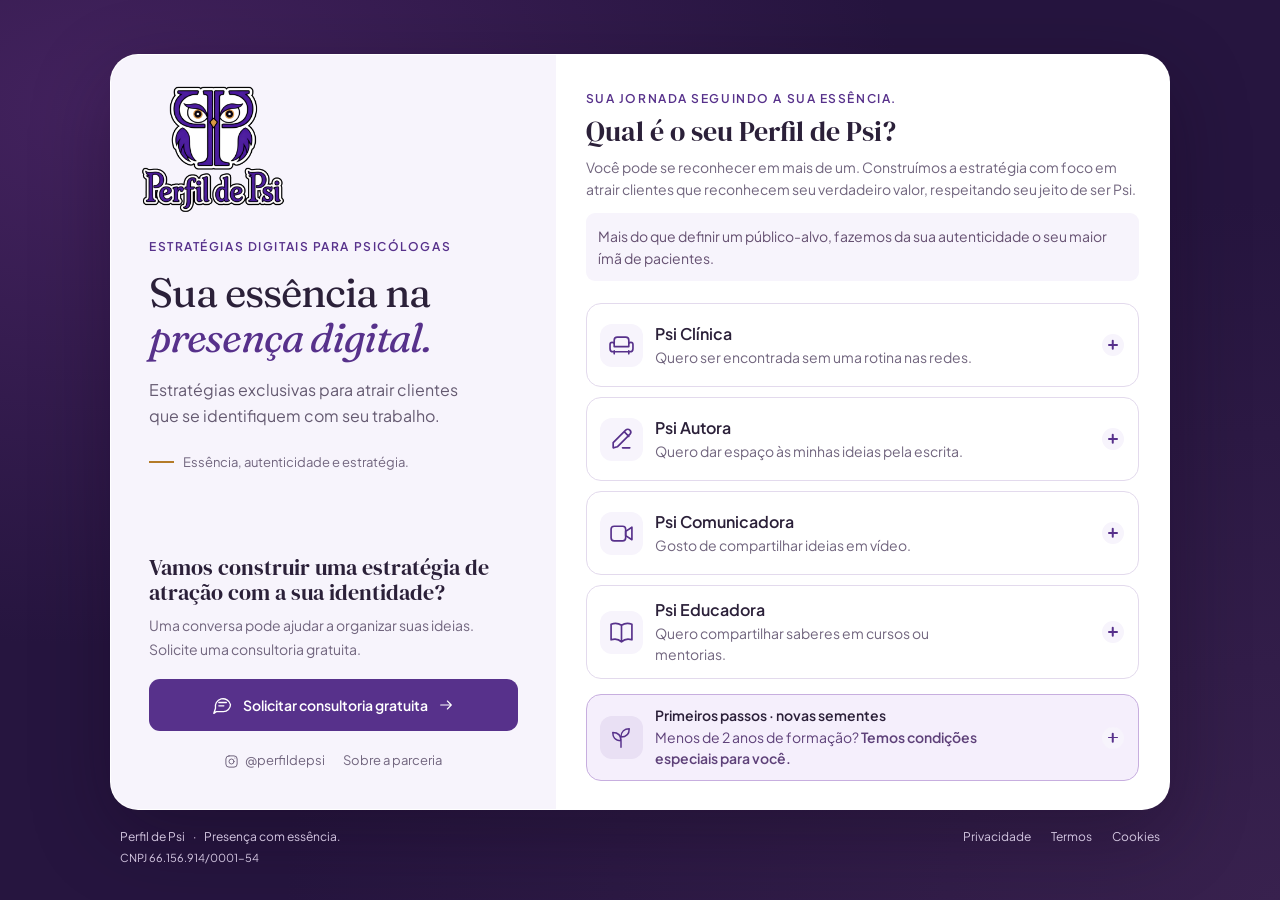
==== commit 0e33f1fd: "17/09" ====
--- a/index.html
+++ b/index.html
@@ -12,7 +12,7 @@
   <meta property="og:locale" content="pt_BR">
   <meta property="og:site_name" content="Perfil de Psi">
   <meta property="og:title" content="Perfil de Psi — Sua essência na presença digital">
-  <meta property="og:description" content="Estratégia para atrair clientes particulares que se identifiquem com seu trabalho. Qual é o seu Perfil de Psi?">
+  <meta property="og:description" content="Estratégias exclusivas para atrair clientes que se identifiquem com seu trabalho. Qual é o seu Perfil de Psi?">
   <meta property="og:url" content="https://perfildepsi.com.br/">
   <meta property="og:image" content="https://perfildepsi.com.br/assets/logo-512.png">
   <meta name="twitter:card" content="summary_large_image">
@@ -20,7 +20,7 @@
   <link rel="apple-touch-icon" href="./assets/logo.png">
   <link rel="preload" href="./assets/fonts/fraunces-regular.woff" as="font" type="font/woff" crossorigin>
   <link rel="preload" href="./assets/fonts/jakarta-regular.woff" as="font" type="font/woff" crossorigin>
-  <link rel="stylesheet" href="./assets/style.css?v=20260917">
+  <link rel="stylesheet" href="./assets/style.css?v=20260917-essencia">
   <script src="./assets/main.js?v=20260917" defer></script>
   <script src="./assets/tracking.js" defer></script>
   <script type="application/ld+json">{"@context":"https://schema.org","@type":"Organization","name":"Perfil de Psi","url":"https://perfildepsi.com.br/","logo":"https://perfildepsi.com.br/assets/logo.png","description":"Agência de estratégias digitais para psicólogas. Presença nas buscas, conteúdo autoral, comunicação e projetos educativos.","telephone":"+55-17-99193-0115","sameAs":["https://www.instagram.com/perfildepsi"]}</script>
@@ -52,7 +52,7 @@
         <a class="brand" href="./" aria-label="Perfil de Psi, início"><img src="./assets/logo.png" width="2048" height="2048" alt="Perfil de Psi — coruja e nome da marca" fetchpriority="high"></a>
         <p class="eyebrow">Estratégias digitais para psicólogas</p>
         <h1>Sua essência na <em>presença digital.</em></h1>
-        <p class="intro-copy">Estratégia para atrair clientes particulares que se identifiquem com seu trabalho.</p>
+        <p class="intro-copy">Estratégias exclusivas para atrair clientes que se identifiquem com seu trabalho.</p>
         <div class="brand-note"><span></span> Essência, autenticidade e estratégia.</div>
       </header>
 
@@ -60,13 +60,14 @@
         <div class="section-intro">
           <p class="eyebrow">Sua jornada seguindo a sua essência.</p>
           <h2 id="profile-title">Qual é o seu Perfil de Psi?</h2>
-          <p>Você pode se reconhecer em mais de um. Construímos a estratégia com foco em atrair clientes particulares que reconhecem seu valor, respeitando seu jeito de ser Psi.</p>
+          <p class="profiles-description">Você pode se reconhecer em mais de um. Construímos a estratégia com foco em atrair clientes que reconhecem seu verdadeiro valor, respeitando seu jeito de ser Psi.</p>
+          <p class="participation profile-note">Mais do que definir um público-alvo, fazemos da sua autenticidade o seu maior ímã de pacientes.</p>
         </div>
         <div class="profile-list">
           <details class="profile" id="clinica" name="perfil">
             <summary><span class="profile-icon"><svg aria-hidden="true" focusable="false"><use href="#i-chair"/></svg></span><span class="profile-label"><strong>Psi Clínica</strong><span>Quero ser encontrada sem uma rotina nas redes.</span></span><span class="toggle-mark" aria-hidden="true"></span></summary>
             <div class="profile-content">
-              <p>Seu foco pode continuar nos atendimentos. Construímos uma presença que apresenta seu trabalho com clareza e facilita o encontro com quem procura uma psicóloga.</p>
+              <p>Você foca somente nos atendimentos, e nós focamos em construir uma presença que apresenta seu trabalho e que leva clientes qualificados prontos para fecharem com você.</p>
               <div class="service-grid">
                 <div class="service"><svg aria-hidden="true" focusable="false"><use href="#i-site"/></svg><h3>Site profissional</h3><p>Sua trajetória, seus atendimentos e um caminho simples para o contato.</p></div>
                 <div class="service"><svg aria-hidden="true" focusable="false"><use href="#i-pin"/></svg><h3>Presença no Google</h3><p>Site preparado para buscas e Perfil da Empresa, quando elegível.</p></div>
@@ -84,7 +85,7 @@
               <p><strong>Construindo sua autoridade naturalmente como você é.</strong> Organizamos pautas e desenvolvemos os textos em parceria, dando às suas ideias um espaço próprio e preservando seu olhar.</p>
               <div class="service-grid">
                 <div class="service"><svg aria-hidden="true" focusable="false"><use href="#i-page"/></svg><h3>Site com blog</h3><p>Um lugar para publicar seus textos e apresentar seu trabalho.</p></div>
-                <div class="service"><svg aria-hidden="true" focusable="false"><use href="#i-pen"/></svg><h3>Parceria editorial</h3><p>Suas ideias, áudios e referências ganham forma junto à redatora.</p></div>
+                <div class="service"><svg aria-hidden="true" focusable="false"><use href="#i-pen"/></svg><h3>Parceria editorial</h3><p>Suas ideias, áudios e referências ganham forma com uma redatora que acompanha você e ajuda a desenvolver novos temas em um grupo no WhatsApp.</p></div>
                 <div class="service"><svg aria-hidden="true" focusable="false"><use href="#i-search"/></svg><h3>SEO para artigos</h3><p>Conteúdos organizados para facilitar sua descoberta nas buscas.</p></div>
               </div>
               <p class="participation"><svg aria-hidden="true" focusable="false"><use href="#i-heart"/></svg><span>Seu olhar orienta os textos, e cada publicação passa pela sua revisão.</span></p>
@@ -100,9 +101,9 @@
               <div class="service-grid">
                 <div class="service"><svg aria-hidden="true" focusable="false"><use href="#i-chat"/></svg><h3>Direção de conteúdo</h3><p>Temas e formatos que conversam com sua atuação e seu público.</p></div>
                 <div class="service"><svg aria-hidden="true" focusable="false"><use href="#i-video"/></svg><h3>Roteiros e edição</h3><p>Apoio para gravar e dar forma aos seus vídeos para as redes.</p></div>
-                <div class="service"><svg aria-hidden="true" focusable="false"><use href="#i-site"/></svg><h3>Página profissional</h3><p>Um espaço para apresentar os atendimentos e facilitar o contato.</p></div>
+                <div class="service"><svg aria-hidden="true" focusable="false"><use href="#i-site"/></svg><h3>Página profissional</h3><p>Um espaço para apresentar sua abordagem e facilitar o contato.</p></div>
               </div>
-              <p class="participation"><svg aria-hidden="true" focusable="false"><use href="#i-heart"/></svg><span>Você traz sua voz e grava; nós apoiamos a organização e a produção.</span></p>
+              <p class="participation"><svg aria-hidden="true" focusable="false"><use href="#i-heart"/></svg><span>Você traz suas ideias e inspirações; nós damos forma criando os roteiros juntas com sua voz e editamos os vídeos.</span></p>
               <p class="fine-print">Os formatos, a frequência e o apoio à produção são definidos em conjunto. Anúncios podem complementar o trabalho quando fizerem sentido.</p>
               <button class="profile-action" type="button" data-dialog="consultation" data-profile="Psi Comunicadora"><svg aria-hidden="true" focusable="false"><use href="#i-video"/></svg><span>Conversar sobre esse caminho</span></button>
             </div>
@@ -121,7 +122,7 @@
                 <div class="service"><svg aria-hidden="true" focusable="false"><use href="#i-site"/></svg><h3>Página de apresentação</h3><p>Informações claras sobre o projeto e as inscrições.</p></div>
                 <div class="service"><svg aria-hidden="true" focusable="false"><use href="#i-mail"/></svg><h3>Divulgação</h3><p>Conteúdo, comunicação com interessados e campanhas, conforme o projeto.</p></div>
               </div>
-              <p class="participation"><svg aria-hidden="true" focusable="false"><use href="#i-heart"/></svg><span>Você desenvolve e valida o conteúdo técnico. A estratégia é construída em parceria.</span></p>
+              <p class="participation"><svg aria-hidden="true" focusable="false"><use href="#i-heart"/></svg><span>Você desenvolve e valida o conteúdo técnico. A estratégia de vendas deixa com a gente, fundimos a sua voz com a seriedade ética que o CFP exige.</span></p>
               <p class="fine-print">Projetos para outras profissionais e para o público geral pedem abordagens diferentes. Essa escolha orienta o trabalho desde o início.</p>
               <button class="profile-action" type="button" data-dialog="consultation" data-profile="Psi Educadora"><svg aria-hidden="true" focusable="false"><use href="#i-book"/></svg><span>Conversar sobre esse caminho</span></button>
             </div>
@@ -138,7 +139,7 @@
                 <div class="service"><svg aria-hidden="true" focusable="false"><use href="#i-site"/></svg><h3>Presença essencial</h3><p>Uma página profissional com as informações sobre seu trabalho.</p></div>
                 <div class="service"><svg aria-hidden="true" focusable="false"><use href="#i-sprout"/></svg><h3>Um primeiro canal</h3><p>Buscas, escrita ou redes, de acordo com o seu momento.</p></div>
               </div>
-              <p class="fine-print research-note">Em 2022 uma pesquisa feita pelo CensoPsi revelou que 23,1% dos participantes com até dois anos de formação estavam sem trabalhar. <a href="https://site.cfp.org.br/wp-content/uploads/2022/12/Censo_psicologia_Vol1_WEB.pdf#page=177" target="_blank" rel="noopener">Fonte: CensoPsi 2022, vol. 1, p. 177.</a> O dado retrata a situação de trabalho na pesquisa; não mede desistência da profissão.</p>
+              <p class="fine-print research-note">Em 2022 uma pesquisa feita pelo CensoPsi revelou que 23,1% dos participantes com até dois anos de formação estavam sem trabalhar. <a href="https://site.cfp.org.br/wp-content/uploads/2022/12/Censo_psicologia_Vol1_WEB.pdf#page=177" target="_blank" rel="noopener">Fonte: CensoPsi 2022, vol. 1, p. 177.</a></p>
               <button class="profile-action" type="button" data-dialog="consultation" data-profile="Primeiros passos · novas sementes"><svg aria-hidden="true" focusable="false"><use href="#i-sprout"/></svg><span>Conhecer as condições para o meu início</span></button>
             </div>
           </details>
@@ -152,7 +153,7 @@
         <div class="social-links"><a href="https://www.instagram.com/perfildepsi" target="_blank" rel="noopener"><svg aria-hidden="true" focusable="false"><use href="#i-instagram"/></svg> @perfildepsi</a><button type="button" data-dialog="about">Sobre a parceria</button></div>
       </section>
     </main>
-    <footer class="page-footer"><div><p>Perfil de Psi <span aria-hidden="true">·</span> Presença com identidade.</p><p class="company-id">CNPJ 66.156.914/0001-54</p></div><nav aria-label="Informações legais"><a href="./politica-de-privacidade.html">Privacidade</a><a href="./termos-de-uso.html">Termos</a><a href="./politica-de-cookies.html">Cookies</a></nav></footer>
+    <footer class="page-footer"><div><p>Perfil de Psi <span aria-hidden="true">·</span> Presença com essência.</p><p class="company-id">CNPJ 66.156.914/0001-54</p></div><nav aria-label="Informações legais"><a href="./politica-de-privacidade.html">Privacidade</a><a href="./termos-de-uso.html">Termos</a><a href="./politica-de-cookies.html">Cookies</a></nav></footer>
   </div>
 
   <dialog id="about" aria-labelledby="about-title">
--- a/assets/style.css
+++ b/assets/style.css
@@ -1,19 +1,20 @@
 @font-face{font-family:Fraunces;src:url('./fonts/fraunces-regular.woff') format('woff');font-style:normal;font-weight:400;font-display:swap}
-@font-face{font-family:'Berkshire Swash';src:url('./fonts/berkshire-swash-regular.ttf') format('truetype');font-style:normal;font-weight:400;font-display:swap}
+@font-face{font-family:'DM Serif Display';src:url('./fonts/dm-serif-display-regular.ttf') format('truetype');font-style:normal;font-weight:400;font-display:swap}
 @font-face{font-family:Fraunces;src:url('./fonts/fraunces-italic.woff') format('woff');font-style:italic;font-weight:400;font-display:swap}
 @font-face{font-family:Jakarta;src:url('./fonts/jakarta-regular.woff') format('woff');font-weight:400;font-display:swap}
 @font-face{font-family:Jakarta;src:url('./fonts/jakarta-semibold.woff') format('woff');font-weight:600 800;font-display:swap}
 :root{--deep:#26153f;--purple:#57318b;--purple-hover:#402067;--lilac:#eee7fa;--pale:#f7f4fc;--line:#e3daed;--ink:#2b2039;--muted:#71657e;--gold:#f0c473;--white:#fff;--serif:Fraunces,Georgia,serif;--sans:Jakarta,Arial,sans-serif}
 *{box-sizing:border-box}html{scroll-padding-top:1rem}body{margin:0;color:var(--ink);background:var(--deep);background-image:radial-gradient(ellipse at 8% 12%,#43225e 0,transparent 48%),radial-gradient(ellipse at 100% 100%,#38214e 0,transparent 55%);font:400 1rem/1.6 var(--sans);-webkit-font-smoothing:antialiased;min-height:100vh}button,a,summary{-webkit-tap-highlight-color:transparent}a{color:inherit;text-underline-offset:.22em}button{font:inherit;cursor:pointer}button,summary{touch-action:manipulation}h1,h2,h3,p{margin:0}h1,h2{font-family:var(--serif);font-weight:400;line-height:1.1;letter-spacing:-.025em}img{max-width:100%;display:block;height:auto}svg{width:24px;height:24px;fill:none;stroke:currentColor;stroke-width:1.6;stroke-linecap:round;stroke-linejoin:round;flex-shrink:0}a,button,summary,p,h1,h2,h3{overflow-wrap:anywhere}:focus-visible{outline:3px solid #a66914;outline-offset:4px}::selection{background:#e4d2fa;color:var(--deep)}.icon-library{position:absolute;width:0;height:0;overflow:hidden}.skip{position:fixed;top:10px;left:10px;padding:10px 16px;background:#fff;z-index:10;transform:translateY(-160%)}.skip:focus{transform:translateY(0)}
 .page-shell{width:min(1060px,calc(100% - 64px));margin:0 auto;padding:clamp(28px,6vh,72px) 0 22px}.brand-card{display:grid;grid-template-columns:minmax(0,.87fr) minmax(0,1.2fr);grid-template-areas:'intro profiles' 'conversation profiles';background:#fff;border-radius:28px;overflow:hidden;box-shadow:0 24px 80px #13071c55;border:1px solid #ffffff24}.introduction{grid-area:intro;padding:30px 38px 18px;background:var(--pale)}.brand{display:block;width:146px;margin:0 0 7px -9px}.brand img{width:100%;aspect-ratio:1;object-fit:contain}.eyebrow{font-size:.75rem;font-weight:600;letter-spacing:.13em;text-transform:uppercase;color:var(--purple);line-height:1.5}h1{font-size:clamp(2rem,3.2vw,2.6rem);margin:14px 0 17px;max-width:360px}h1 em{color:var(--purple);font-weight:400}.intro-copy{color:#655a71;font-size:1rem;max-width:340px;line-height:1.65}.brand-note{display:flex;align-items:center;gap:9px;margin-top:22px;font-size:.8125rem;color:var(--muted)}.brand-note span{width:25px;height:2px;background:#b47b28}
-.profiles{grid-area:profiles;padding:35px 30px 28px}.section-intro{margin-bottom:22px}.section-intro h2{font-size:1.75rem;margin:8px 0 9px}.section-intro>p:last-child{font-size:.875rem;color:var(--muted)}.profile-list{display:grid;gap:10px}.profile{border:1px solid var(--line);border-radius:15px;background:#fff;overflow:hidden;transition:border-color .2s,box-shadow .2s}.profile:hover{border-color:#b299ce;box-shadow:0 3px 12px #3b205007}.profile summary{display:flex;align-items:center;gap:12px;list-style:none;cursor:pointer;padding:14px 14px 14px 13px;min-height:82px}.profile summary::-webkit-details-marker,.faq summary::-webkit-details-marker{display:none}.profile summary::marker,.faq summary::marker{content:''}.profile-icon{display:flex;align-items:center;justify-content:center;background:var(--pale);color:var(--purple);border-radius:12px;width:43px;height:43px;flex-shrink:0}.profile-icon svg{width:25px;height:25px}.profile-label{flex:1;min-width:0;display:grid;gap:3px}.profile-label strong{font-size:1rem;font-weight:600;line-height:1.25}.profile-label>span{font-size:.875rem;color:var(--muted);line-height:1.45;max-width:330px}.toggle-mark{position:relative;width:22px;height:22px;flex-shrink:0;color:var(--purple);background:var(--pale);border-radius:50%}.toggle-mark:before,.toggle-mark:after{content:'';position:absolute;left:6px;top:10px;width:10px;height:1.5px;background:currentColor;border-radius:1px}.toggle-mark:after{transform:rotate(90deg);transition:transform .2s}.profile[open]{border-color:#ad93cb;box-shadow:0 5px 20px #42245a09}.profile[open]>summary{background:var(--purple);color:#fff}.profile[open]>summary .profile-icon{color:#fff;background:#ffffff15}.profile[open]>summary .profile-label>span{color:#f0e6fd}.profile[open]>summary .toggle-mark{color:#fff;background:#ffffff15}.profile[open]>summary .toggle-mark:after{transform:rotate(0)}.profile-content{padding:21px 18px 18px}.profile-content>p:first-child{font-size:1rem;line-height:1.7;color:#5d506b}.service-grid{display:grid;grid-template-columns:repeat(3,minmax(0,1fr));gap:8px;margin:18px 0}.service{border:1px solid var(--line);padding:13px 10px;border-radius:11px;background:#fff}.service>svg{color:var(--purple);width:25px;height:25px;margin-bottom:8px}.service h3,.project-stages h3{font:600 .875rem/1.4 var(--sans);letter-spacing:-.02em;margin-bottom:6px}.service p{font-size:.875rem;line-height:1.55;color:var(--muted)}.participation{display:flex;align-items:flex-start;gap:9px;padding:12px;background:var(--pale);border-radius:9px;font-size:.875rem;line-height:1.6;color:#655071}.participation svg{width:18px;height:18px;margin-top:3px;color:var(--purple)}.fine-print{font-size:.8125rem;line-height:1.65;color:var(--muted);margin-top:13px}.profile-link{display:inline-flex;align-items:center;gap:9px;font-size:.875rem;font-weight:600;color:var(--purple);padding:10px 0 2px;text-decoration:none;margin-top:5px;min-height:44px}.profile-link:hover{text-decoration:underline}.profile-link svg{width:18px;height:18px}.project-stages{display:grid;grid-template-columns:1fr 1fr;gap:10px;margin-top:18px}.project-stages>div{background:var(--pale);padding:14px;border-radius:10px}.project-stages svg{color:var(--purple);margin-bottom:7px}.project-stages p{font-size:.875rem;line-height:1.6;color:var(--muted)}.beginning{margin-top:5px;border-style:dashed;background:var(--pale)}.beginning>summary{min-height:73px;padding-block:12px}.beginning .profile-label strong{font-size:.875rem}.beginning .profile-icon{background:#e9e0f4}.beginning .profile-icon svg{width:22px;height:22px}
+.profiles{grid-area:profiles;padding:35px 30px 28px}.section-intro{margin-bottom:22px}.section-intro h2{font-size:1.75rem;margin:8px 0 9px}.section-intro .profiles-description{font-size:.875rem;color:var(--muted)}.profile-list{display:grid;gap:10px}.profile{border:1px solid var(--line);border-radius:15px;background:#fff;overflow:hidden;transition:border-color .2s,box-shadow .2s}.profile:hover{border-color:#b299ce;box-shadow:0 3px 12px #3b205007}.profile summary{display:flex;align-items:center;gap:12px;list-style:none;cursor:pointer;padding:14px 14px 14px 13px;min-height:82px}.profile summary::-webkit-details-marker,.faq summary::-webkit-details-marker{display:none}.profile summary::marker,.faq summary::marker{content:''}.profile-icon{display:flex;align-items:center;justify-content:center;background:var(--pale);color:var(--purple);border-radius:12px;width:43px;height:43px;flex-shrink:0}.profile-icon svg{width:25px;height:25px}.profile-label{flex:1;min-width:0;display:grid;gap:3px}.profile-label strong{font-size:1rem;font-weight:600;line-height:1.25}.profile-label>span{font-size:.875rem;color:var(--muted);line-height:1.45;max-width:330px}.toggle-mark{position:relative;width:22px;height:22px;flex-shrink:0;color:var(--purple);background:var(--pale);border-radius:50%}.toggle-mark:before,.toggle-mark:after{content:'';position:absolute;left:6px;top:10px;width:10px;height:1.5px;background:currentColor;border-radius:1px}.toggle-mark:after{transform:rotate(90deg);transition:transform .2s}.profile[open]{border-color:#ad93cb;box-shadow:0 5px 20px #42245a09}.profile[open]>summary{background:var(--purple);color:#fff}.profile[open]>summary .profile-icon{color:#fff;background:#ffffff15}.profile[open]>summary .profile-label>span{color:#f0e6fd}.profile[open]>summary .toggle-mark{color:#fff;background:#ffffff15}.profile[open]>summary .toggle-mark:after{transform:rotate(0)}.profile-content{padding:21px 18px 18px}.profile-content>p:first-child{font-size:1rem;line-height:1.7;color:#5d506b}.service-grid{display:grid;grid-template-columns:repeat(3,minmax(0,1fr));gap:8px;margin:18px 0}.service{border:1px solid var(--line);padding:13px 10px;border-radius:11px;background:#fff}.service>svg{color:var(--purple);width:25px;height:25px;margin-bottom:8px}.service h3,.project-stages h3{font:600 .875rem/1.4 var(--sans);letter-spacing:-.02em;margin-bottom:6px}.service p{font-size:.875rem;line-height:1.55;color:var(--muted)}.participation{display:flex;align-items:flex-start;gap:9px;padding:12px;background:var(--pale);border-radius:9px;font-size:.875rem;line-height:1.6;color:#655071}.participation svg{width:18px;height:18px;margin-top:3px;color:var(--purple)}.fine-print{font-size:.8125rem;line-height:1.65;color:var(--muted);margin-top:13px}.profile-link{display:inline-flex;align-items:center;gap:9px;font-size:.875rem;font-weight:600;color:var(--purple);padding:10px 0 2px;text-decoration:none;margin-top:5px;min-height:44px}.profile-link:hover{text-decoration:underline}.profile-link svg{width:18px;height:18px}.project-stages{display:grid;grid-template-columns:1fr 1fr;gap:10px;margin-top:18px}.project-stages>div{background:var(--pale);padding:14px;border-radius:10px}.project-stages svg{color:var(--purple);margin-bottom:7px}.project-stages p{font-size:.875rem;line-height:1.6;color:var(--muted)}.beginning{margin-top:5px;border-style:dashed;background:var(--pale)}.beginning>summary{min-height:73px;padding-block:12px}.beginning .profile-label strong{font-size:.875rem}.beginning .profile-icon{background:#e9e0f4}.beginning .profile-icon svg{width:22px;height:22px}
 .conversation{grid-area:conversation;background:var(--pale);padding:24px 38px 30px;align-self:stretch;display:flex;flex-direction:column;justify-content:flex-end}.conversation h2{font-size:1.4rem;margin-bottom:9px}.conversation>p{font-size:.875rem;line-height:1.7;color:var(--muted);margin-bottom:17px}.button-primary{display:flex;align-items:center;justify-content:center;gap:10px;padding:14px 13px;background:var(--purple);color:#fff;border-radius:11px;min-height:52px;font-size:.875rem;font-weight:600;line-height:1.45;text-decoration:none;transition:background .2s,transform .2s}.button-primary:hover{background:var(--purple-hover);transform:translateY(-1px)}.button-primary svg{width:20px;height:20px}.button-primary .button-arrow{width:16px;height:16px}.social-links{display:flex;gap:18px;align-items:center;justify-content:center;flex-wrap:wrap;margin-top:12px}.social-links a,.social-links button{display:flex;gap:6px;align-items:center;border:0;background:none;padding:7px 0;color:var(--muted);font:400 .8125rem/1.5 var(--sans);text-decoration:none;min-height:36px}.social-links a:hover,.social-links button:hover{color:var(--purple);text-decoration:underline}.social-links svg{width:15px;height:15px}.page-footer{display:flex;justify-content:space-between;gap:14px;flex-wrap:wrap;color:#d4c7e1;padding:17px 10px 0;font-size:.75rem}.page-footer nav{display:flex;gap:20px}.page-footer a{text-decoration:none}.page-footer a:hover{text-decoration:underline}.page-footer span{padding:0 6px}
 dialog{border:1px solid var(--line);border-radius:23px;background:#fff;color:var(--ink);padding:27px;width:min(560px,calc(100% - 30px));max-height:85dvh;box-shadow:0 24px 80px #1e0c4255;overscroll-behavior:contain}dialog::backdrop{background:#1e113f9e;backdrop-filter:blur(5px)}.dialog-head{display:flex;align-items:center;justify-content:space-between;gap:12px;margin-bottom:6px}.close-dialog{background:var(--pale);border:0;border-radius:50%;height:40px;width:40px;font-size:1.7rem;line-height:1;color:var(--purple)}dialog h2{font-size:2rem;margin:8px 0 17px}dialog>p{font-size:1rem;color:#655a71;line-height:1.75}.process{display:flex;gap:6px;flex-wrap:wrap;margin:18px 0}.process span{border:1px solid var(--line);background:var(--pale);padding:6px 9px;border-radius:7px;font-size:.875rem;color:var(--purple)}.faq{border-top:1px solid var(--line)}.faq summary{font-size:1rem;font-weight:600;padding:15px 20px 15px 0;cursor:pointer;list-style:none;position:relative}.faq summary:after{content:'+';position:absolute;right:1px;top:14px;color:var(--purple)}.faq[open] summary:after{content:'−'}.faq p{font-size:1rem;line-height:1.7;color:#655a71;margin:0 0 16px}.faq .profile-link{margin-bottom:13px}.dialog-note{font-family:var(--serif);font-style:italic;padding-top:20px;border-top:1px solid var(--line)}.legal-shell{width:min(760px,calc(100% - 32px));margin:40px auto;background:white;border-radius:22px;padding:35px}.legal-shell h1{max-width:none;margin:22px 0 15px;font-size:2.4rem}.legal-shell h2{font-size:1.6rem;margin:28px 0 12px}.legal-shell h3{font-size:1.05rem;margin:20px 0 9px}.legal-shell p,.legal-shell li{font-size:1rem;line-height:1.8;color:#655a71}.legal-shell p+p{margin-top:14px}.legal-shell ul{padding-left:22px}.legal-shell .legal-back{color:var(--purple);font-size:.875rem;display:inline-block;padding:8px 0}.legal-shell .legal-brand{width:80px}.legal-shell .legal-date{font-size:.875rem;color:var(--muted)}
-@media(min-width:1600px){.page-shell{padding-top:9vh}}@media(max-width:860px){.page-shell{width:min(670px,calc(100% - 32px));padding-top:24px}.brand-card{grid-template-columns:1fr;grid-template-areas:'intro' 'profiles' 'conversation';border-radius:24px}.introduction{text-align:center;padding:23px 28px 22px}.brand{width:112px;margin:-7px auto -3px}.eyebrow{font-size:.6875rem;letter-spacing:.11em}h1{font-size:2.1rem;max-width:420px;margin:9px auto 12px}.intro-copy{max-width:445px;margin-inline:auto;font-size:.9375rem}.brand-note{display:none}.profiles{padding:25px 25px 20px}.section-intro{margin-bottom:18px}.section-intro h2{font-size:1.55rem;line-height:1.15}.section-intro h2 br{display:none}.section-intro .eyebrow{display:none}.section-intro>p:last-child{margin-top:6px}.profile summary{min-height:78px}.conversation{padding:22px 25px 21px;text-align:center;border-top:1px solid var(--line)}.conversation>p{max-width:450px;margin-inline:auto}.button-primary{max-width:450px;width:100%;margin-inline:auto}.page-footer{justify-content:center;text-align:center;gap:5px;padding-top:13px}.page-footer nav{gap:23px}.page-footer p{width:100%}}
+@media(min-width:1600px){.page-shell{padding-top:9vh}}@media(max-width:860px){.page-shell{width:min(670px,calc(100% - 32px));padding-top:24px}.brand-card{grid-template-columns:1fr;grid-template-areas:'intro' 'profiles' 'conversation';border-radius:24px}.introduction{text-align:center;padding:23px 28px 22px}.brand{width:112px;margin:-7px auto -3px}.eyebrow{font-size:.6875rem;letter-spacing:.11em}h1{font-size:2.1rem;max-width:420px;margin:9px auto 12px}.intro-copy{max-width:445px;margin-inline:auto;font-size:.9375rem}.brand-note{display:none}.profiles{padding:25px 25px 20px}.section-intro{margin-bottom:18px}.section-intro h2{font-size:1.55rem;line-height:1.15}.section-intro h2 br{display:none}.section-intro .eyebrow{display:none}.section-intro .profiles-description{margin-top:6px}.profile summary{min-height:78px}.conversation{padding:22px 25px 21px;text-align:center;border-top:1px solid var(--line)}.conversation>p{max-width:450px;margin-inline:auto}.button-primary{max-width:450px;width:100%;margin-inline:auto}.page-footer{justify-content:center;text-align:center;gap:5px;padding-top:13px}.page-footer nav{gap:23px}.page-footer p{width:100%}}
 @media(max-width:420px){.page-shell{width:calc(100% - 20px);padding-top:10px}.brand-card{border-radius:20px}.introduction{padding:17px 22px 20px}.brand{width:101px}h1{font-size:1.9rem}.profiles{padding:20px 15px 18px}.section-intro h2{font-size:1.45rem}.profile-list{gap:8px}.profile summary{gap:10px;padding:12px 11px}.profile-icon{width:36px;height:39px;border-radius:10px}.profile-icon svg{width:22px;height:22px}.profile-label strong{font-size:.9375rem}.profile-label>span{font-size:.875rem}.toggle-mark{width:20px;height:20px}.toggle-mark:before,.toggle-mark:after{left:5px;top:9px}.profile-content{padding:18px 14px 14px}.service-grid{grid-template-columns:1fr;gap:8px}.service{display:grid;grid-template-columns:28px 1fr;column-gap:9px;padding:12px}.service>svg{grid-row:1/3;margin:2px 0 0}.service h3{margin-bottom:3px}.service p{grid-column:2}.project-stages{grid-template-columns:1fr}.project-stages>div{padding:12px}.conversation{padding:20px 18px}.button-primary .button-arrow{display:none}.social-links{gap:20px}.legal-shell{padding:23px;margin-top:16px}.legal-shell h1{font-size:2rem}}
 @media(max-width:420px){.brand{width:88px}.introduction{padding-top:13px;padding-bottom:16px}h1{font-size:1.8rem;margin-top:7px;margin-bottom:9px}.profiles{padding-top:14px}.section-intro{margin-bottom:14px}.section-intro h2{font-size:1.35rem}.profile summary{padding-block:10px}.conversation{padding-top:18px;padding-bottom:16px}.conversation>p{margin-bottom:13px}.social-links{margin-top:8px}}
 .profile>summary:focus-visible{outline:3px solid #a66914;outline-offset:-4px;border-radius:14px}.profile[open]>summary:focus-visible{outline-color:var(--gold)}
-#profile-title,#conversation-title{font-family:'Berkshire Swash',Georgia,serif;letter-spacing:0}
+#profile-title,#conversation-title{font-family:'DM Serif Display',Georgia,serif;letter-spacing:0}
+.section-intro .profile-note{margin-top:12px}
 .button-primary{border:0}.profile-action{display:inline-flex;align-items:center;justify-content:center;gap:9px;min-height:46px;padding:12px 15px;margin-top:17px;border:0;border-radius:10px;background:#f2ac4b;color:var(--deep);font-size:.875rem;font-weight:600;line-height:1.5;text-align:left;transition:background .2s}.profile-action:hover{background:#e99b30}.profile-action svg{width:21px;height:21px}.company-id{margin-top:3px;font-size:.6875rem}
 .beginning{border:1px solid #c7aedf;background:#f5effc}.beginning .profile-label>span{color:#5e4179}.beginning .profile-label b{font-weight:600}.seed-highlight{display:flex;align-items:flex-start;gap:10px;background:#eee3f9;border-left:3px solid var(--purple);padding:14px;border-radius:9px;color:var(--purple);font-size:.875rem}.seed-highlight svg{margin-top:3px}.seed-story{font-size:.9375rem;line-height:1.7;color:#5d506b;margin-top:15px}.research-note{border-top:1px solid var(--line);padding-top:13px;font-size:.75rem}
 .consultation-form{display:grid;gap:16px;margin-top:22px}.field{display:grid;gap:6px}.field label{font-size:.875rem;font-weight:600;line-height:1.5}.field label span{font-size:.75rem;font-weight:400;color:var(--muted);margin-left:5px}.field input,.field select{font:400 1rem/1.5 var(--sans);color:var(--ink);background:#fff;border:1px solid #cbbbdc;border-radius:9px;padding:11px 12px;width:100%;min-width:0;min-height:48px}.field input::placeholder{color:var(--muted)}.field-note{background:var(--pale);color:var(--purple);font-size:.8125rem;line-height:1.6;padding:10px;border-radius:8px}.form-disclosure,.form-feedback{font-size:.8125rem;line-height:1.65;color:var(--muted)}.form-feedback:empty{display:none}.form-feedback{color:var(--purple)}.consultation-form .button-primary{width:100%}
